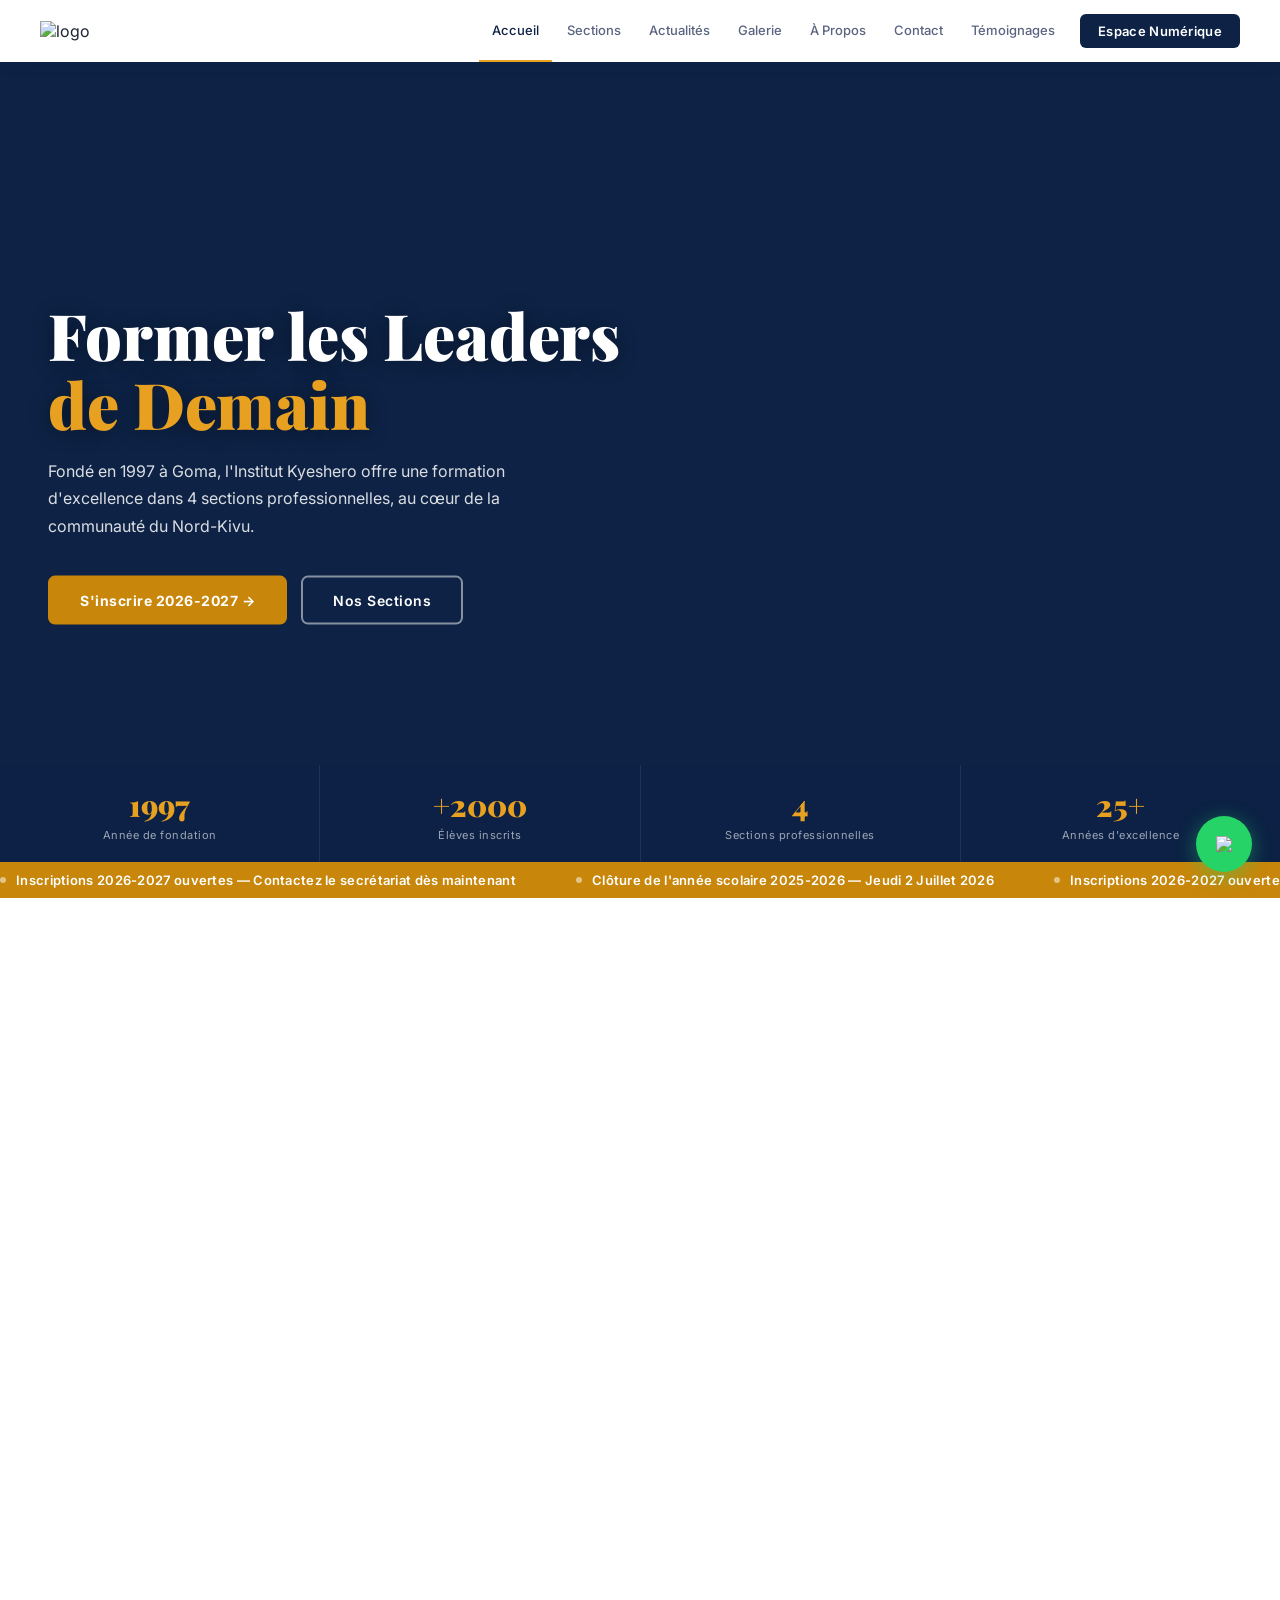
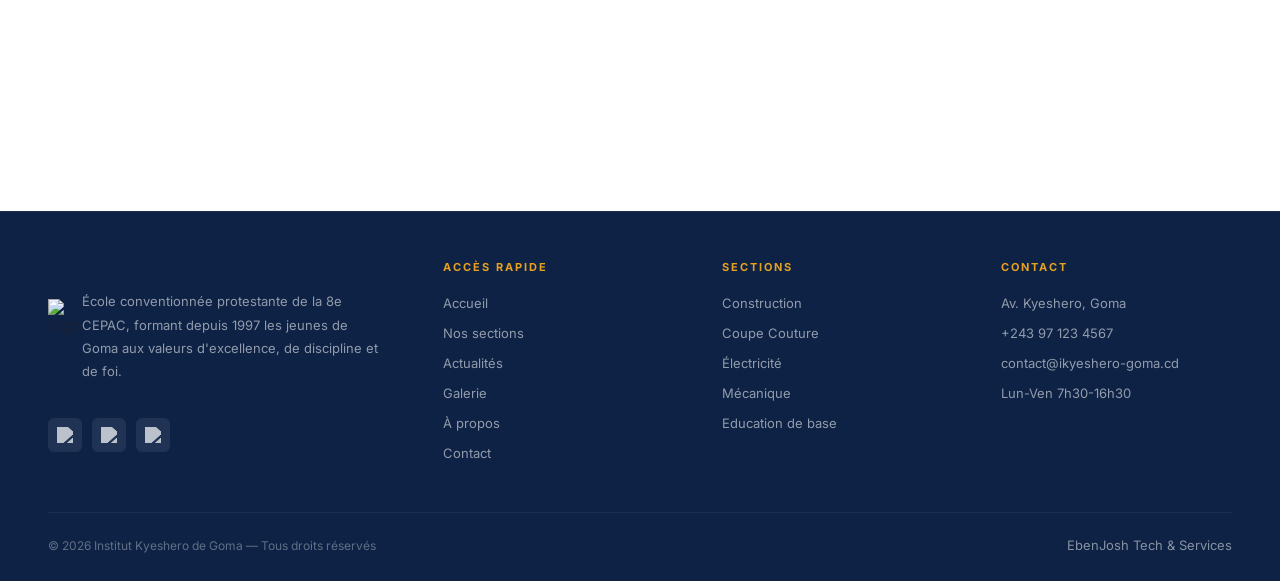
==== index.html @ 7f98d509 "maintenance en cours" ====
<!DOCTYPE html>
<html lang="fr">

<head>
    <meta charset="UTF-8" />
    <meta name="viewport" content="width=device-width,initial-scale=1.0" />
    <title>Institut Kyeshero - Accueil</title>
    <link
        href="https://fonts.googleapis.com/css2?family=Playfair+Display:wght@700;900&family=Inter:wght@300;400;500;600;700&display=swap"
        rel="stylesheet" />
    <link rel="stylesheet" href="style.css">
</head>

<body>
    <div id="progress"></div>
    <div id="page-main">

        <!-- NAVBAR -->
        <nav id="navbar">
            <div class="logo" onclick="goTo('home')">
                <div class="logo-emblem">
                    <img src="./logos/IMG-20260512-WA0002.jpg" alt="logo">
                </div>
                <!-- <div class="logo-text">
                    <h1>Institut Kyeshero</h1>
                    <p>Conscience dans le travail et la discipline</p>
                </div> -->
            </div>
            <div class="nav-links" id="navLinks">
                <a href="index.html" class="active">Accueil</a>
                <a href="sections.html">Sections</a>
                <a href="actualites.html">Actualités</a>
                <a href="galerie.html">Galerie</a>
                <a href="propos.html">À Propos</a>
                <a href="contacts.html">Contact</a>
                <a href="temoignages.html">Témoignages</a>
                <a href="espacenumerique.html" class="nav-espace">Espace Numérique</a>
            </div>
            <div class="hamburger" onclick="openMobileNav()">
                <span></span><span></span><span></span>
            </div>
        </nav>

        <!-- MOBILE NAV -->
        <div class="mobile-nav" id="mobileNav">
            <div class="mobile-nav-header">
                <div class="logo">
                    <div class="logo-emblem">
                        <img src="./logos/logo (2).png" alt="logo">
                    </div>
                    <!-- <div class="logo-text" style="filter:invert(1) brightness(2)">
                        <h1>Institut Kyeshero</h1>
                        <p>Conscience dans le travail et la discipline</p>
                    </div> -->
                </div>
                <button class="mob-close" onclick="closeMobileNav()">✕</button>
            </div>
            <a href="index.html">Accueil</a>
            <a href="sections.html">Sections & Formation</a>
            <a href="actualites.html">Actualités</a>
            <a href="galerie.html">Galerie</a>
            <a href="propos.html">À Propos</a>
            <a href="temoignages.html" style="color:var(--gold-light)">Témoignages</a>
            <a href="espacenumerique.html" style="color:var(--gold-light)">Espace Numérique</a>
        </div>

        <!-- ─── HOME ─── -->
        <div id="view-home">

            <!-- HERO -->
            <section class="hero">
                <div class="hero-slides">
                    <div class="hslide hslide-1 active">
                        <div class="hslide-overlay"></div>
                    </div>
                    <div class="hslide hslide-2">
                        <div class="hslide-overlay"></div>
                    </div>
                    <div class="hslide hslide-3">
                        <div class="hslide-overlay"></div>
                    </div>
                    <div class="hslide hslide-4">
                        <div class="hslide-overlay"></div>
                    </div>
                </div>

                <div class="hero-content">
                    <!-- <div class="hero-eyebrow">Ecole Conventionnée Protestante · 8e CEPAC</div> -->
                    <h2>Former les Leaders<em>de Demain</em></h2>
                    <p class="hero-tagline">Fondé en 1997 à Goma, l'Institut Kyeshero offre une formation d'excellence
                        dans 4 sections professionnelles, au cœur de la communauté du Nord-Kivu.</p>
                    <div class="hero-actions">
                        <a href="#" onclick="goTo('inscriptions');return false" class="btn-gold">S'inscrire 2026-2027
                            →</a>
                        <a href="#" onclick="goTo('sections');return false" class="btn-ghost">Nos Sections</a>
                    </div>
                </div>

                <!-- <button class="harrow harrow-prev" onclick="heroSlide(-1)">‹</button>
        <button class="harrow harrow-next" onclick="heroSlide(1)">›</button> -->
                <div class="hdots" id="heroDots"></div>

                <div class="hero-stats">
                    <div class="hero-stat">
                        <div class="num">1997</div>
                        <div class="lbl">Année de fondation</div>
                    </div>
                    <div class="hero-stat">
                        <div class="num">+2000</div>
                        <div class="lbl">Élèves inscrits</div>
                    </div>
                    <div class="hero-stat">
                        <div class="num">4</div>
                        <div class="lbl">Sections professionnelles</div>
                    </div>
                    <div class="hero-stat">
                        <div class="num">25+</div>
                        <div class="lbl">Années d'excellence</div>
                    </div>
                </div>
            </section>

            <!-- ANNONCE BAND -->
            <div class="annonce-band">
                <div class="annonce-track" id="annonceTrack">
                    <div class="annonce-item">
                        <span class="dot"></span>Inscriptions 2026-2027 ouvertes — Contactez le secrétariat dès
                        maintenant
                    </div>
                    <!-- <div class="annonce-item">
            <span class="dot"></span>Félicitations à nos lauréats de l'EXETAT 2026 — Taux de réussite record
          </div> -->
                    <div class="annonce-item">
                        <span class="dot"></span>Clôture de l'année scolaire 2025-2026 — Jeudi 2 Juillet 2026
                    </div>
                    <!-- duplicate pour boucle fluide -->
                    <div class="annonce-item">
                        <span class="dot"></span>Inscriptions 2026-2027 ouvertes — Contactez le secrétariat dès
                        maintenant
                    </div>
                    <!-- <div class="annonce-item">
            <span class="dot"></span>Félicitations à nos lauréats de l'EXETAT 2026 — Taux de
            réussite record
          </div> -->
                    <div class="annonce-item"><span class="dot">
                        </span>Clôture de l'année scolaire 2025-2026 — Jeudi 2 Juillet 2026
                    </div>
                </div>
            </div>

            <!-- ACTUALITÉS -->
            <section class="section reveal" id="sec-actu">
                <div class="section-inner">
                    <div class="section-head-row">
                        <div>
                            <div class="section-label">Actualités</div>
                            <h2 class="section-h2">Dernières Nouvelles<br>de l'Institut</h2>
                        </div>
                        <a href="actualites.html" class="btn-gold" style="flex-shrink:0">Toutes les
                            actualités →</a>
                    </div>
                    <div class="news-grid">
                        <!-- Card 1 — grande -->
                        <div class="news-card">
                            <div class="news-img tall"
                                style="background-image:url('https://images.unsplash.com/photo-1544717305-2782549b5136?w=800&q=80')">
                                <div class="news-category">Résultats</div>
                            </div>
                            <div class="news-body">
                                <div class="news-date">20 Avril 2026</div>
                                <div class="news-title">EXETAT 2024 : L'Institut Kyeshero affiche un taux de réussite
                                    exceptionnel</div>
                                <div class="news-excerpt">Nos élèves ont brillé lors des examens nationaux de fin
                                    d'études.
                                    Félicitations à tous les lauréats et à leurs enseignants dévoués pour ce résultat
                                    remarquable.</div>
                                <a href="#" class="news-link">Lire la suite <span class="arrow">→</span></a>
                            </div>
                        </div>
                        <div class="news-card">
                            <div class="news-img tall"
                                style="background-image:url(./pictures/incendies.jpg); height: 250px;">
                                <div class="news-category">Événements</div>
                            </div>
                            <div class="news-body">
                                <div class="news-date">14 mai 2026</div>
                                <div class="news-title">Incendie au bureau de l'Institut Kyeshero</div>
                                <!-- <div class="news-excerpt">
                                    Le jeudi 14 mai 2026, un incendie s'est déclaré dans les installations de l'Institut Kyeshero (ITK), à Goma, en début d'après-midi.
                                </div> -->
                                <a class="news-link" href="actualites.html">Lire la suite
                                    <span class="arrow">→</span>
                                </a>
                            </div>
                        </div>
                        <!-- Card 2 -->
                        <div class="news-card">
                            <div class="news-img"
                                style="background-image:url('https://images.unsplash.com/photo-1529390079861-591de354faf5?w=600&q=80'); height: 250px;">
                                <div class="news-category">Rentrée</div>
                            </div>
                            <div class="news-body">
                                <div class="news-date">01 Septembre 2026</div>
                                <div class="news-title">Rentrée scolaire 2026-2027 : bienvenue aux nouveaux élèves</div>
                                <!-- <div class="news-excerpt">L'Institut Kyeshero accueille chaleureusement ses nouveaux élèves pour une année scolaire placée sous le signe de l'excellence.</div> -->
                                <a class="news-link" href="actualites.html">Lire la suite
                                    <span class="arrow">→</span>
                                </a>
                            </div>
                        </div>
                        <!-- Card 3 -->
                        <div class="news-card">
                            <div class="news-img"
                                style="background-image:url('https://images.unsplash.com/photo-1551731409-43eb3e517a1a?w=600&q=80'); height: 250px;">
                                <div class="news-category">Annonce</div>
                            </div>
                            <div class="news-body">
                                <div class="news-date">25 juin 2026</div>
                                <div class="news-title">Clôture de l'année scolaire 2025-2026</div>
                                <!-- <div class="news-excerpt">Élèves, enseignants et parents ont partagé une journée mémorable entre compétitions sportives et animations culturelles.</div> -->
                                <a class="news-link" href="/actualites.html">Lire la suite
                                    <span class="arrow">→</span>
                                </a>
                            </div>
                        </div>
                    </div>
                </div>
            </section>

            <!-- SECTIONS -->
            <section class="section section-bg reveal">
                <div class="section-inner">
                    <div class="section-head-row">
                        <div>
                            <div class="section-label">Formation</div>
                            <h2 class="section-h2">Nos 4 Sections<br>Professionnelles</h2>
                        </div>
                        <p class="section-intro">Des filières reconnues par l'État, encadrées par des enseignants
                            qualifiés, préparant à l'EXETAT national.</p>
                    </div>
                    <div class="sections-grid">
                        <div class="sect-card">
                            <div class="sect-card-bg" style="background-image:url(./pictures/cons.webp)">
                            </div>
                            <div class="sect-card-overlay"></div>
                            <!-- <div class="sect-card-tag">Populaire</div> -->
                            <div class="sect-card-body">
                                <div class="sect-icon">
                                    <img src="./icons/const.png">
                                </div>
                                <h3>Construction</h3>
                                <p>Techniques du bâtiment et génie civil appliquées</p>
                            </div>
                        </div>
                        <div class="sect-card">
                            <div class="sect-card-bg" style="background-image:url(./pictures/couture.jpg)">
                            </div>
                            <div class="sect-card-overlay"></div>
                            <!-- <div class="sect-card-tag">Populaire</div> -->
                            <div class="sect-card-body">
                                <div class="sect-icon">
                                    <img src="./icons/coupe2.png">
                                </div>
                                <h3>Coupe Couture</h3>
                                <p>Couture, création de mode et entrepreneuriat textile</p>
                            </div>
                        </div>
                        <div class="sect-card">
                            <div class="sect-card-bg" style="background-image:url(./pictures/elec.webp)">
                            </div>
                            <div class="sect-card-overlay"></div>
                            <!-- <div class="sect-card-tag">Populaire</div> -->
                            <div class="sect-card-body">
                                <div class="sect-icon">
                                    <img src="./icons/elec.png">
                                </div>
                                <h3>Électricité</h3>
                                <p>Installations électriques, automatismes et énergie</p>
                            </div>
                        </div>
                        <div class="sect-card">
                            <div class="sect-card-bg" style="background-image:url(./pictures/meca.jpg)">
                            </div>
                            <div class="sect-card-overlay"></div>
                            <!-- <div class="sect-card-tag">Populaire</div> -->
                            <div class="sect-card-body">
                                <div class="sect-icon">
                                    <img src="./icons/meca.png">
                                </div>
                                <h3>Mécanique</h3>
                                <p>Mécanique générale, entretien et réparation</p>
                            </div>
                        </div>
                        <!-- <div class="sect-card">
              <div class="sect-card-bg"
                style="background-image:url('https://images.unsplash.com/photo-1532187863486-abf9dbad1b69?w=700&q=80')">
              </div>
              <div class="sect-card-overlay"></div>
              <div class="sect-card-body">
                <div class="sect-icon">🔬</div>
                <h3>Education de base</h3>
                <p>Sciences biologiques, chimie et sciences de la santé</p>
              </div>
            </div> -->
                    </div>
                </div>
            </section>

            <!-- STATS BAND -->
            <div class="stats-band reveal">
                <div class="stats-grid">
                    <div class="stat-item">
                        <!-- <span class="stat-icon">📅</span> -->
                        <span class="stat-num"><span class="count-up" data-target="28">0</span></span>
                        <div class="stat-lbl">Années d'existence</div>
                    </div>
                    <div class="stat-item">
                        <!-- <span class="stat-icon">👨‍🎓</span> -->
                        <span class="stat-num">+<span class="count-up" data-target="2000">0</span></span>
                        <div class="stat-lbl">Élèves inscrits</div>
                    </div>
                    <div class="stat-item">
                        <!-- <span class="stat-icon">🏫</span> -->
                        <span class="stat-num"><span class="count-up" data-target="6">0</span></span>
                        <div class="stat-lbl">Bâtiments scolaires</div>
                    </div>
                    <div class="stat-item">
                        <!-- <span class="stat-icon">📚</span> -->
                        <span class="stat-num"><span class="count-up" data-target="75">0</span></span>
                        <div class="stat-lbl">Enseignants & personnels</div>
                    </div>
                </div>
            </div>

            <!-- TÉMOIGNAGES -->
            <section class="section reveal">
                <div class="section-inner">
                    <div class="section-head-row">
                        <div>
                            <div class="section-label">Témoignages</div>
                            <h2 class="section-h2">Ce que disent nos<br>élèves & parents</h2>
                        </div>
                    </div>
                    <div class="testimonials-wrap">
                        <p>Les temoignages de notre communaute seront bientot disponibles ici.</p>
                        <!-- <div class="testimonials-track" id="testiTrack">
              <div class="testi-card">
                <div class="testi-stars">★★★★★</div>
                <p class="testi-text">L'Institut Kyeshero a transformé l'avenir de mon fils. Les enseignants sont
                  dévoués, l'encadrement est sérieux et la section Électricité lui a donné des compétences réelles pour
                  trouver du travail. Je recommande sans hésitation.</p>
                <div class="testi-author">
                  <div class="testi-avatar"
                    style="background-image:url('https://images.unsplash.com/photo-1507003211169-0a1dd7228f2d?w=200&q=80')">
                  </div>
                  <div>
                    <div class="testi-name">Mapendo Kambale</div>
                    <div class="testi-role">Parent d'élève · Section Électricité</div>
                  </div>
                </div>
              </div>
              <div class="testi-card">
                <div class="testi-stars">★★★★★</div>
                <p class="testi-text">Grâce à ma formation en Pédagogie à l'Institut Kyeshero, j'enseigne aujourd'hui
                  dans une école primaire de Goma. La rigueur académique et les valeurs transmises ici sont
                  incomparables. C'est une école qui forge le caractère.</p>
                <div class="testi-author">
                  <div class="testi-avatar"
                    style="background-image:url('https://images.unsplash.com/photo-1531123897727-8f129e1688ce?w=200&q=80')">
                  </div>
                  <div>
                    <div class="testi-name">Furaha Amani</div>
                    <div class="testi-role">Ancienne élève · Pédagogie 2019</div>
                  </div>
                </div>
              </div>
              <div class="testi-card">
                <div class="testi-stars">★★★★★</div>
                <p class="testi-text">Mon atelier de mécanique est le résultat direct de ma formation à l'Institut
                  Kyeshero. J'ai appris non seulement les techniques mais aussi la discipline et le respect du travail
                  bien fait. Merci à toute l'équipe pédagogique.</p>
                <div class="testi-author">
                  <div class="testi-avatar"
                    style="background-image:url('https://images.unsplash.com/photo-1472099645785-5658abf4ff4e?w=200&q=80')">
                  </div>
                  <div>
                    <div class="testi-name">Janvier Bahati</div>
                    <div class="testi-role">Ancien élève · Mécanique 2021</div>
                  </div>
                </div>
              </div>
              <div class="testi-card">
                <div class="testi-stars">★★★★☆</div>
                <p class="testi-text">La section Bio-Chimie de l'Institut Kyeshero m'a préparée pour des études
                  supérieures en sciences de la santé. Les cours sont bien structurés et les enseignants maîtrisent
                  parfaitement leurs matières.</p>
                <div class="testi-author">
                  <div class="testi-avatar"
                    style="background-image:url('https://images.unsplash.com/photo-1580489944761-15a19d654956?w=200&q=80')">
                  </div>
                  <div>
                    <div class="testi-name">Espérance Nzigire</div>
                    <div class="testi-role">Étudiante · Bio-Chimie 2023</div>
                  </div>
                </div>
              </div>
              <div class="testi-card">
                <div class="testi-stars">★★★★★</div>
                <p class="testi-text">En tant que parent, je suis rassurée par la discipline et les valeurs chrétiennes
                  enseignées à l'Institut Kyeshero. Ma fille est épanouie, motivée, et progresse chaque trimestre. C'est
                  un cadre éducatif vraiment sérieux.</p>
                <div class="testi-author">
                  <div class="testi-avatar"
                    style="background-image:url('https://images.unsplash.com/photo-1567532939604-b6b5b0db2604?w=200&q=80')">
                  </div>
                  <div>
                    <div class="testi-name">Christine Zawadi</div>
                    <div class="testi-role">Parent d'élève · Section Couture</div>
                  </div>
                </div>
              </div>
            </div> -->
                    </div>
                    <!-- <div class="testi-nav">
            <button class="testi-btn" onclick="testiMove(-1)">
              <</button>
                <button class="testi-btn" onclick="testiMove(1)">></button>
          </div> -->
                    <div class="temoi">
                        <button>
                            <a href="temoignages.html">TEMOIGNER</a>
                        </button>
                    </div>

                </div>
            </section>

            <!-- ESPACE ÉLÈVE / PARENT -->
            <section class="section section-bg reveal">
                <div class="section-inner">
                    <div class="section-head-row">
                        <div>
                            <div class="section-label">Portail numérique</div>
                            <h2 class="section-h2">Votre Espace<br>Personnel</h2>
                        </div>
                        <p class="section-intro">Accédez à vos résultats, bulletins et informations scolaires depuis
                            n'importe où, à tout moment.</p>
                    </div>
                    <div class="espace-grid">
                        <div class="espace-card">
                            <div class="espace-card-bg"
                                style="background-image:url('https://images.unsplash.com/photo-1523050854058-8df90110c9f1?w=800&q=80')">
                            </div>
                            <div class="espace-card-overlay"></div>
                            <div class="espace-card-content">
                                <div class="espace-badge">Espace Numerique</div>
                                <h3>Portail<br>Élèves & Parents</h3>
                                <p>Consultez vos notes, bulletins de résultats, emploi du temps et toutes vos
                                    informations scolaires en ligne.
                                </p>
                                <div class="espace-features">
                                    <div class="espace-feat">Résultats & bulletins trimestriels</div>
                                    <div class="espace-feat">Emploi du temps en ligne</div>
                                    <div class="espace-feat">Notifications & annonces</div>
                                    <div class="espace-feat">Paiement des frais scolaires</div>
                                </div>
                                <button class="espace-cta">
                                    <a href="espacenumerique.html">Accéder → </a>
                                </button>
                            </div>
                        </div>
                    </div>
                </div>
            </section>

            <!-- GALERIE -->
            <section class="section reveal">
                <div class="section-inner">
                    <div class="section-head-row">
                        <div>
                            <div class="section-label">Vie scolaire</div>
                            <h2 class="section-h2">Notre Galerie</h2>
                        </div>
                        <a href="galerie.html" class="btn-gold" style="flex-shrink:0">Voir tout →</a>
                    </div>
                    <div class="gallery-masonry">
                        <div class="gal-item"
                            style="background-image:url(./pictures/back\ \(2\).jpg);height:220px;grid-column:span 2">
                        </div>
                        <div class="gal-item"
                            style="background-image:url(./pictures/IMG-20260624-WA0052.jpg);height:220px">
                        </div>
                        <div class="gal-item" style="background-image:url(./pictures/6eme.jpg);height:220px">
                        </div>
                        <div class="gal-item"
                            style="background-image:url(./pictures/couture.jpg);height:220px;grid-column:span 2">
                        </div>
                        <div class="gal-item"
                            style="background-image:url(./pictures/autresimages\ \(4\).jpg);height:220px">
                        </div>
                        <div class="gal-item" style="background-image:url(./pictures/électricien.png);height:220px">
                        </div>
                        <!-- <div class="gal-item" style="background-image:url(./pictures/autresimages\ \(2\).jpg);height:220px;grid-column:span 2">
                        </div>
                        <div class="gal-item" style="background-image:url(./pictures/autresimages\ \(4\).jpg);height:220px">
                        </div>
                        <div class="gal-item" style="background-image:url(./pictures/électricien.png);height:220px">
                        </div> -->
                    </div>
                </div>
            </section>

            <!-- CONTACT STRIP -->
            <div class="contact-strip reveal">
                <div class="contact-inner">
                    <div class="contact-text">
                        <h2>Venez nous rendre visite</h2>
                        <p>L'administration est disponible du lundi au vendredi, de 7h30 à 16h30</p>
                    </div>
                    <div class="contact-items">
                        <div class="contact-item">
                            <div class="contact-item-icon">
                                <img src="./icons/localisation.png">
                            </div>
                            <div>
                                <div class="contact-item-text">Adresse</div>
                                <div class="contact-item-val">Av. Kyeshero, Goma, Nord-Kivu</div>
                            </div>
                        </div>
                        <div class="contact-item">
                            <div class="contact-item-icon">
                                <img src="./icons/phone.png">
                            </div>
                            <div>
                                <div class="contact-item-text">Téléphone</div>
                                <div class="contact-item-val">+243 97 123 4567</div>
                            </div>
                        </div>
                        <div class="contact-item">
                            <div class="contact-item-icon">
                                <img src="./icons/mail.png">
                            </div>
                            <div>
                                <div class="contact-item-text">Email</div>
                                <div class="contact-item-val">contact@ikyeshero-goma.cd</div>
                            </div>
                        </div>
                    </div>
                </div>
            </div>

        </div>

        <!-- FOOTER -->
        <footer id="main-footer">
            <div class="footer-grid">
                <div class="footer-brand">
                    <div class="logo">
                        <div class="logo-emblem">
                            <img src="./logos/logo (2).png" alt="logo">
                            <p> École conventionnée protestante de la 8e CEPAC, formant depuis 1997 les jeunes de Goma
                                aux valeurs d'excellence, de discipline et de foi.
                            </p>
                        </div>
                        <div class="logo-text" style="filter:invert(1) brightness(2)">
                        </div>
                    </div>
                    <div class="footer-socials">
                        <a href="#"><img src="./icons/book.png"></a>
                        <a href="#"><img src="./icons/x.png"></a>
                        <a href="#"><img src="./icons/insta.png"></a>
                        <!-- <a href="#"><img src="./icons/whastapp.png"></a> -->
                    </div>
                </div>
                <div class="footer-col">
                    <h4>Accès rapide</h4>
                    <ul>
                        <li><a href="index.html">Accueil</a></li>
                        <li><a href="sections.html">Nos sections</a></li>
                        <li><a href="actualites.html">Actualités</a></li>
                        <li><a href="galerie.html">Galerie</a></li>
                        <li><a href="propos.html">À propos</a></li>
                        <li><a href="contacts.html">Contact</a></li>
                    </ul>
                </div>
                <div class="footer-col">
                    <h4>Sections</h4>
                    <ul>
                        <li><a href="#">Construction</a></li>
                        <li><a href="#">Coupe Couture</a></li>
                        <li><a href="#">Électricité</a></li>
                        <li><a href="#">Mécanique</a></li>
                        <li><a href="#">Education de base</a></li>
                    </ul>
                </div>
                <div class="footer-col">
                    <h4>Contact</h4>
                    <ul>
                        <li><a href="#">Av. Kyeshero, Goma</a></li>
                        <li><a href="#">+243 97 123 4567</a></li>
                        <li><a href="#">contact@ikyeshero-goma.cd</a></li>
                        <li><a href="#">Lun-Ven 7h30-16h30</a></li>
                    </ul>
                </div>
            </div>
            <div class="footer-bottom">
                <span>&copy; 2026 Institut Kyeshero de Goma — Tous droits réservés</span>
                <div class="footer-motto">
                    <span style="font-size:13px;color:rgba(255,255,255,.5)">
                        EbenJosh Tech & Services
                    </span>
                </div>
            </div>
        </footer>

        <!-- WHATSAPP -->
        <a href="https://wa.me/243971234567" class="wa-btn" target="_blank">
            <img src="./icons/whastap.png">
        </a>

        <script src="index.js"></script>
</body>

</html>
---- style.css ----
:root {
    --navy: #0d2245;
    --navy2: #1a3a6b;
    --blue: #1e4fa0;
    --gold: #c8860a;
    --gold-light: #e8a020;
    --gold-pale: #fdf3df;
    --white: #fff;
    --off: #f7f8fc;
    --text: #1c2333;
    --muted: #5a6480;
    --border: #e2e8f2;
    --radius: 10px;
    --shadow: 0 4px 28px rgba(13, 34, 69, .12);
    --shadow-lg: 0 16px 60px rgba(13, 34, 69, .18);
    --ff-display: 'Playfair Display', serif;
    --ff-body: 'Inter', sans-serif;
}

* {
    margin: 0;
    padding: 0;
    box-sizing: border-box
}

html {
    scroll-behavior: smooth
}

body {
    font-family: var(--ff-body);
    color: var(--text);
    background: #fff;
    overflow-x: hidden;
}

a {
    text-decoration: none;
    color: inherit
}

img {
    max-width: 100%;
    display: block
}


/* ══ TOPBAR ══ */

.topbar {
    background: var(--navy);
    color: rgba(255, 255, 255, .75);
    font-size: 12.5px;
    padding: 8px 48px;
    display: flex;
    justify-content: space-between;
    align-items: center;
    letter-spacing: .3px;
}

.topbar-left {
    display: flex;
    gap: 24px;
    align-items: center
}

.topbar-left span {
    display: flex;
    align-items: center;
    gap: 7px
}

.topbar-right {
    display: flex;
    gap: 8px;
    align-items: center
}

.topbar-right a {
    width: 30px;
    height: 30px;
    border-radius: 6px;
    background: rgba(255, 255, 255, .1);
    display: flex;
    align-items: center;
    justify-content: center;
    font-size: 13px;
    color: #fff;
    transition: background .2s;
}

.topbar-right a:hover {
    background: var(--blue)
}


/* ══ NAV ══ */

nav {
    background: #fff;
    box-shadow: 0 2px 16px rgba(13, 34, 69, .08);
    padding: 0 40px;
    display: flex;
    align-items: center;
    justify-content: space-between;
    position: sticky;
    top: 0;
    z-index: 900;
    transition: box-shadow .3s;
}

nav.scrolled {
    box-shadow: 0 4px 30px rgba(13, 34, 69, .15)
}

.logo {
    display: flex;
    align-items: center;
    gap: 14px;
    padding: 14px 0;
    cursor: pointer
}

.logo-emblem img {
    width: 80px;
}

.logo-emblem::before {
    content: '';
    inset: 0;
    background: linear-gradient(135deg, rgba(200, 134, 10, .2), transparent);
}

.logo-emblem span {
    font-size: 9px;
    color: var(--gold-light);
    font-weight: 900;
    letter-spacing: 1.5px;
    line-height: 1.1;
    text-align: center;
    position: relative;
    z-index: 1
}

.logo-emblem .cross {
    font-size: 18px;
    color: #fff;
    position: relative;
    z-index: 1
}

.logo-text h1 {
    font-size: 25px;
    color: var(--navy);
    font-weight: 700;
    font-family: var(--ff-display);
    line-height: 1.2
}

.logo-text p {
    font-size: 10.5px;
    color: var(--muted);
    letter-spacing: .8px;
    text-transform: uppercase
}

.nav-links {
    display: flex;
    align-items: center;
    gap: 2px
}

.nav-links a {
    padding: 22px 13px;
    font-size: 13px;
    font-weight: 500;
    color: var(--muted);
    border-bottom: 2px solid transparent;
    transition: all .2s;
    white-space: nowrap;
}

.nav-links a:hover,
.nav-links a.active {
    color: var(--navy);
    border-bottom-color: var(--gold-light);
}

.nav-links .nav-espace {
    background: var(--navy);
    color: #fff !important;
    padding: 9px 18px !important;
    border-radius: 6px;
    border-bottom: none !important;
    margin-left: 10px;
    font-weight: 600;
    font-size: 13px;
    letter-spacing: .3px;
}

.nav-links .nav-espace:hover {
    background: var(--blue) !important
}


/* hamburger */

.hamburger {
    display: none;
    flex-direction: column;
    gap: 5px;
    cursor: pointer;
    padding: 10px
}

.hamburger span {
    width: 24px;
    height: 2.5px;
    background: var(--navy);
    border-radius: 2px;
    transition: all .3s
}


/* ══ HERO ══ */

.hero {
    position: relative;
    height: 92vh;
    min-height: 580px;
    max-height: 800px;
    overflow: hidden;
    background: var(--navy);
}

.hero-slides {
    position: absolute;
    inset: 0
}

.hslide {
    position: absolute;
    inset: 0;
    opacity: 0;
    transition: opacity 1s ease;
    background-size: cover;
    background-position: center;
}

.hslide.active {
    opacity: 1
}

.hslide-overlay {
    position: absolute;
    inset: 0;
    background: linear-gradient(to right, rgba(13, 34, 69, .85) 0%, rgba(13, 34, 69, .55) 55%, rgba(13, 34, 69, .2) 100%);
}


/* Real school images via Unsplash for African schools */

.hslide-1 {
    background-image: url(./pictures/back\ \(2\).jpg)
}

.hslide-2 {
    background-image: url(./pictures/autresimages\ \(3\).jpg)
}

.hslide-3 {
    background-image: url(./pictures/e3a.png)
}

.hslide-4 {
    background-image: url(./pictures/back\ \(1\).jpg)
}

.hero-content {
    position: absolute;
    top: 50%;
    left: 48px;
    transform: translateY(-50%);
    color: #fff;
    max-width: 640px;
}

.hero-eyebrow {
    display: inline-flex;
    align-items: center;
    gap: 8px;
    background: rgba(200, 134, 10, .25);
    border: 1px solid rgba(200, 134, 10, .5);
    border-radius: 20px;
    padding: 6px 18px;
    font-size: 12px;
    letter-spacing: 1.5px;
    text-transform: uppercase;
    font-weight: 600;
    margin-bottom: 22px;
    color: var(--gold-light);
}

.hero-eyebrow::before {
    content: '✝';
    font-size: 11px
}

.hero-content h2 {
    font-family: var(--ff-display);
    font-size: clamp(38px, 5vw, 68px);
    font-weight: 900;
    line-height: 1.08;
    margin-bottom: 20px;
    text-shadow: 0 2px 20px rgba(0, 0, 0, .4);
}

.hero-content h2 em {
    font-style: normal;
    color: var(--gold-light);
    display: block;
}

.hero-tagline {
    font-size: 16px;
    line-height: 1.7;
    color: rgba(255, 255, 255, .85);
    max-width: 480px;
    margin-bottom: 36px;
}

.hero-actions {
    display: flex;
    gap: 14px;
    flex-wrap: wrap
}

.btn-gold {
    background: var(--gold);
    color: #fff;
    padding: 14px 30px;
    border-radius: 7px;
    font-weight: 700;
    font-size: 14px;
    letter-spacing: .5px;
    transition: all .2s;
    display: inline-flex;
    align-items: center;
    gap: 8px;
    border: 2px solid var(--gold);
}

.btn-gold:hover {
    background: var(--gold-light);
    border-color: var(--gold-light);
    transform: translateY(-2px)
}

.btn-ghost {
    background: transparent;
    color: #fff;
    padding: 14px 30px;
    border-radius: 7px;
    font-weight: 600;
    font-size: 14px;
    letter-spacing: .5px;
    border: 2px solid rgba(255, 255, 255, .5);
    transition: all .2s;
}

.btn-ghost:hover {
    background: rgba(255, 255, 255, .1);
    border-color: #fff
}

.hero-stats {
    position: absolute;
    bottom: 0;
    left: 0;
    right: 0;
    display: flex;
    background: rgba(13, 34, 69, .9);
    backdrop-filter: blur(10px);
}

.hero-stat {
    flex: 1;
    padding: 20px;
    text-align: center;
    border-right: 1px solid rgba(255, 255, 255, .08);
}

.hero-stat:last-child {
    border-right: none
}

.hero-stat .num {
    font-size: 30px;
    font-weight: 900;
    color: var(--gold-light);
    font-family: var(--ff-display);
}

.hero-stat .lbl {
    font-size: 11px;
    color: rgba(255, 255, 255, .6);
    margin-top: 3px;
    letter-spacing: .5px
}


/* slide arrows */

.harrow {
    position: absolute;
    top: 50%;
    transform: translateY(-50%);
    width: 44px;
    height: 44px;
    border-radius: 50%;
    background: rgba(255, 255, 255, .15);
    border: none;
    color: #fff;
    font-size: 20px;
    cursor: pointer;
    display: flex;
    align-items: center;
    justify-content: center;
    transition: all .2s;
    backdrop-filter: blur(4px);
}

.harrow:hover {
    background: rgba(255, 255, 255, .3);
    transform: translateY(-50%) scale(1.05)
}

.harrow-prev {
    left: 20px
}

.harrow-next {
    right: 20px
}

.hdots {
    position: absolute;
    bottom: 100px;
    left: 50%;
    transform: translateX(-50%);
    display: flex;
    gap: 8px;
}

.hdot {
    width: 8px;
    height: 8px;
    border-radius: 50%;
    background: rgba(255, 255, 255, .35);
    cursor: pointer;
    transition: all .3s;
}

.hdot.active {
    background: var(--gold-light);
    width: 22px;
    border-radius: 4px
}


/* ══ SECTIONS GÉNÉRALES ══ */

.section {
    padding: 80px 48px
}

.section-inner {
    max-width: 1200px;
    margin: 0 auto;
    display: flex;
    /* grid-template-columns: 1fr 1fr; */
    gap: 64px;
}

.section-bg {
    background: var(--off)
}

.section-label {
    display: inline-flex;
    align-items: center;
    gap: 8px;
    font-size: 11.5px;
    letter-spacing: 2px;
    text-transform: uppercase;
    font-weight: 700;
    color: var(--gold);
    margin-bottom: 12px;
}

.section-label::before {
    content: '';
    width: 28px;
    height: 2px;
    background: var(--gold);
    display: block
}

.section-h2 {
    font-family: var(--ff-display);
    font-size: clamp(28px, 3.5vw, 44px);
    font-weight: 900;
    color: var(--navy);
    line-height: 1.15;
    margin-bottom: 16px;
}

.section-intro {
    font-size: 16px;
    line-height: 1.8;
    color: var(--muted);
    max-width: 600px;
}

.section-head-row {
    display: flex;
    justify-content: space-between;
    align-items: flex-end;
    gap: 32px;
    margin-bottom: 52px;
    flex-wrap: wrap;
}


/* ══ ACTUALITÉS ══ */

.news-grid {
    display: grid;
    grid-template-columns: 1.4fr 1fr 1fr;
    gap: 24px
}

.news-card {
    background: #fff;
    border-radius: var(--radius);
    overflow: hidden;
    box-shadow: var(--shadow);
    transition: transform .25s, box-shadow .25s;
    display: flex;
    flex-direction: column;
}

.news-card:hover {
    transform: translateY(-5px);
    box-shadow: var(--shadow-lg)
}

.news-img {
    height: 200px;
    background-size: cover;
    background-position: center;
    position: relative;
}

.news-img.tall {
    height: 260px
}

.news-category {
    position: absolute;
    top: 14px;
    left: 14px;
    background: var(--gold);
    color: #fff;
    font-size: 10px;
    font-weight: 700;
    letter-spacing: 1px;
    text-transform: uppercase;
    padding: 5px 12px;
    border-radius: 20px;
}

.news-body {
    padding: 22px;
    flex: 1;
    display: flex;
    flex-direction: column
}

.news-date {
    font-size: 11.5px;
    color: var(--muted);
    margin-bottom: 8px;
    display: flex;
    align-items: center;
    gap: 6px
}

.news-date::before {
    content: '';
    width: 14px;
    height: 1px;
    background: var(--gold)
}

.news-title {
    font-family: var(--ff-display);
    font-size: 17px;
    font-weight: 700;
    color: var(--navy);
    line-height: 1.4;
    margin-bottom: 10px;
    flex: 1;
}

.news-excerpt {
    font-size: 13px;
    color: var(--muted);
    line-height: 1.7
}

.news-link {
    margin-top: 16px;
    display: inline-flex;
    align-items: center;
    gap: 6px;
    font-size: 12.5px;
    font-weight: 600;
    color: var(--blue);
    letter-spacing: .3px;
}

.news-link:hover {
    color: var(--gold)
}

.news-link .arrow {
    transition: transform .2s
}

.news-link:hover .arrow {
    transform: translateX(4px)
}


/* ══ SECTIONS ENSEIGNEMENT ══ */

.sections-grid {
    display: grid;
    grid-template-columns: repeat(3, 1fr);
    gap: 24px;
}

.sect-card {
    border-radius: var(--radius);
    overflow: hidden;
    position: relative;
    height: 260px;
    cursor: pointer;
    box-shadow: var(--shadow);
    transition: transform .25s;
}

.sect-card:hover {
    transform: translateY(-6px)
}

.sect-card-bg {
    position: absolute;
    inset: 0;
    background-size: cover;
    background-position: center;
    transition: transform .4s;
}

.sect-card:hover .sect-card-bg {
    transform: scale(1.06)
}

.sect-card-overlay {
    position: absolute;
    inset: 0;
    background: linear-gradient(to top, rgba(13, 34, 69, .92) 0%, rgba(13, 34, 69, .2) 100%);
}

.sect-card-body {
    position: absolute;
    bottom: 0;
    left: 0;
    right: 0;
    padding: 24px;
}

.sect-icon {
    width: 50px;
    height: 50px;
    border-radius: 50%;
    background: rgba(255, 255, 255, .15);
    display: flex;
    align-items: center;
    justify-content: center;
    font-size: 22px;
    margin-bottom: 12px;
    border: 1.5px solid rgba(255, 255, 255, .2);
}

.sect-icon img {
    width: 35px;
    cursor: pointer;
    filter: brightness(0) invert(1);
    opacity: 70%;
}

.sect-card-body h3 {
    font-family: var(--ff-display);
    font-size: 18px;
    color: #fff;
    font-weight: 700;
    margin-bottom: 5px;
}

.sect-card-body p {
    font-size: 12px;
    color: rgba(255, 255, 255, .7);
    line-height: 1.5
}

.sect-card-tag {
    position: absolute;
    top: 14px;
    right: 14px;
    background: rgba(200, 134, 10, .9);
    color: #fff;
    font-size: 10px;
    font-weight: 700;
    letter-spacing: .8px;
    padding: 4px 10px;
    border-radius: 20px;
    text-transform: uppercase;
}


/* ══ TÉMOIGNAGES ══ */

.testimonials-wrap {
    position: relative;
    overflow: hidden
}

.testimonials-track {
    display: flex;
    gap: 24px;
    transition: transform .5s cubic-bezier(.4, 0, .2, 1);
}

.testi-card {
    /* min-width: calc(33.33% - 16px); */
    width: 100px;
    background: #fff;
    border-radius: var(--radius);
    padding: 32px;
    box-shadow: var(--shadow);
    flex-shrink: 0;
    position: relative;
}

.testi-card::before {
    content: '"';
    position: absolute;
    top: 18px;
    right: 24px;
    font-family: var(--ff-display);
    font-size: 80px;
    color: var(--gold-pale);
    line-height: 1;
    font-weight: 900;
}

.testi-stars {
    color: var(--gold-light);
    font-size: 14px;
    margin-bottom: 16px;
    letter-spacing: 2px
}

.testi-text {
    font-size: 14.5px;
    line-height: 1.8;
    color: var(--muted);
    margin-bottom: 24px;
    position: relative;
    z-index: 1;
}

.testi-author {
    display: flex;
    align-items: center;
    gap: 14px
}

.testi-avatar {
    width: 48px;
    height: 48px;
    border-radius: 50%;
    background-size: cover;
    background-position: center;
    border: 2.5px solid var(--gold-light);
    flex-shrink: 0;
}

.testi-name {
    font-weight: 700;
    font-size: 14px;
    color: var(--navy)
}

.testi-role {
    font-size: 12px;
    color: var(--muted);
    margin-top: 2px
}

.testi-nav {
    display: flex;
    gap: 10px;
    margin-top: 36px;
    justify-content: center
}

.testi-btn {
    width: 42px;
    height: 42px;
    border-radius: 50%;
    border: 2px solid var(--border);
    background: #fff;
    cursor: pointer;
    font-size: 18px;
    display: flex;
    align-items: center;
    justify-content: center;
    transition: all .2s;
    color: var(--navy);
}

.testi-btn:hover {
    background: var(--navy);
    color: #fff;
    border-color: var(--navy)
}

.temoi {
    /* text-align: center; */
    margin-top: 20px;
}

.temoi button {
    width: 100px;
    padding: 5px;
    justify-content: center;
    border-radius: 20px;
    border: 1px solid var(--gold);
    background: var(--gold);
    justify-content: center
}

.temoi a {
    font-size: 12px;
    color: #e2e8f2;
    font-weight: bold;
}

.testimonials-wrap p {
    color: var(--muted);
}


/* ══ CHIFFRES CLÉS ══ */

.stats-band {
    background: linear-gradient(135deg, var(--navy) 0%, var(--blue) 100%);
    padding: 64px 48px;
}

.stats-grid {
    max-width: 1200px;
    margin: 0 auto;
    display: grid;
    grid-template-columns: repeat(4, 1fr);
    gap: 32px;
}

.stat-item {
    text-align: center;
    color: #fff
}

.stat-num {
    font-family: var(--ff-display);
    font-size: 52px;
    font-weight: 900;
    color: var(--gold-light);
    line-height: 1;
    display: block;
    counter-reset: none;
}

.stat-lbl {
    font-size: 13px;
    color: rgba(255, 255, 255, .7);
    margin-top: 6px;
    letter-spacing: .5px
}

.stat-icon {
    font-size: 28px;
    margin-bottom: 12px;
    display: block
}


/* ══ ESPACE ÉLÈVE/PARENT ══ */

.espace-grid {
    display: grid;
    grid-template-columns: 1fr 1fr;
    gap: 28px
}

.espace-card {
    border-radius: var(--radius);
    overflow: hidden;
    position: relative;
    min-height: 320px;
    cursor: pointer;
    box-shadow: var(--shadow);
    transition: transform .25s, box-shadow .25s;
}

.espace-card:hover {
    transform: translateY(-5px);
    box-shadow: var(--shadow-lg)
}

.espace-card-bg {
    position: absolute;
    inset: 0;
    background-size: cover;
    background-position: center
}

.espace-card-overlay {
    position: absolute;
    inset: 0;
    background: linear-gradient(135deg, rgba(13, 34, 69, .9) 0%, rgba(13, 34, 69, .6) 100%);
}

.espace-card-content {
    position: relative;
    z-index: 1;
    padding: 40px;
    height: 100%;
    display: flex;
    flex-direction: column;
}

.espace-badge {
    display: inline-flex;
    align-items: center;
    gap: 8px;
    background: rgba(200, 134, 10, .25);
    border: 1px solid rgba(200, 134, 10, .4);
    border-radius: 20px;
    padding: 6px 14px;
    font-size: 11px;
    letter-spacing: 1px;
    text-transform: uppercase;
    font-weight: 700;
    color: var(--gold-light);
    margin-bottom: auto;
}

.espace-card h3 {
    font-family: var(--ff-display);
    font-size: 30px;
    color: #fff;
    font-weight: 900;
    line-height: 1.2;
    margin-bottom: 14px;
}

.espace-card p {
    font-size: 14px;
    color: rgba(255, 255, 255, .8);
    line-height: 1.7;
    margin-bottom: 28px
}

.espace-features {
    display: flex;
    flex-direction: column;
    gap: 10px;
    margin-bottom: 28px
}

.espace-feat {
    display: flex;
    align-items: center;
    gap: 10px;
    font-size: 13px;
    color: rgba(255, 255, 255, .85);
}

.espace-feat::before {
    content: '✓';
    width: 20px;
    height: 20px;
    background: rgba(200, 134, 10, .3);
    border-radius: 50%;
    display: flex;
    align-items: center;
    justify-content: center;
    font-size: 11px;
    color: var(--gold-light);
    font-weight: 700;
    flex-shrink: 0;
}

.espace-cta {
    background: var(--gold);
    color: #fff;
    padding: 12px 24px;
    border-radius: 6px;
    font-weight: 700;
    font-size: 14px;
    letter-spacing: .4px;
    display: inline-flex;
    align-items: center;
    gap: 8px;
    transition: all .2s;
    align-self: flex-start;
    border: none;
    cursor: pointer;
}

.espace-cta:hover {
    background: var(--gold-light);
    transform: translateY(-2px)
}


/* ══ GALERIE ══ */

.gallery-masonry {
    display: grid;
    grid-template-columns: repeat(4, 1fr);
    grid-template-rows: auto;
    gap: 14px;
}

.gal-item {
    border-radius: 8px;
    overflow: hidden;
    background-size: cover;
    background-position: center;
    position: relative;
    cursor: pointer;
}

.gal-item::after {
    content: '';
    position: absolute;
    inset: 0;
    background: rgba(13, 34, 69, 0);
    transition: background .3s;
}

.gal-item:hover::after {
    background: rgba(13, 34, 69, .3)
}

.gal-item:nth-child(1) {
    grid-column: span 2;
    grid-row: span 2;
    height: 340px
}

.gal-item:nth-child(2) {
    height: 163px
}

.gal-item:nth-child(3) {
    height: 163px
}

.gal-item:nth-child(4) {
    height: 163px
}

.gal-item:nth-child(5) {
    height: 163px
}

.gal-item:nth-child(6) {
    grid-column: span 2;
    height: 163px
}


/* ══ CONTACT STRIP ══ */

.contact-strip {
    background: var(--navy);
    padding: 60px 48px;
}

.contact-inner {
    max-width: 1200px;
    margin: 0 auto;
    display: flex;
    justify-content: space-between;
    align-items: center;
    gap: 48px;
    flex-wrap: wrap;
}

.contact-text h2 {
    font-family: var(--ff-display);
    font-size: 32px;
    color: #fff;
    font-weight: 900;
    margin-bottom: 8px;
}

.contact-text p {
    font-size: 15px;
    color: rgba(255, 255, 255, .7)
}

.contact-items {
    display: flex;
    gap: 32px;
    flex-wrap: wrap
}

.contact-item {
    display: flex;
    align-items: center;
    gap: 12px
}

.contact-item-icon {
    width: 35px;
    border-radius: 50%;
    background: rgba(255, 255, 255, .08);
    display: flex;
    align-items: center;
    justify-content: center;
    font-size: 20px;
    flex-shrink: 0;
    padding: 5px;
    border: 1.5px solid rgba(255, 255, 255, .1);
}

.contact-item-icon img {
    cursor: pointer;
    filter: brightness(0) invert(1);
    opacity: 70%;
}

.contact-item-text {
    font-size: 13px;
    color: rgba(255, 255, 255, .6)
}

.contact-item-val {
    font-size: 14.5px;
    color: #fff;
    font-weight: 600;
    margin-top: 2px
}


/* ══ FOOTER ══ */

footer {
    background: var(--navy);
    border-top: 1px solid rgba(255, 255, 255, .06);
    padding: 48px 48px 28px;
}

.footer-grid {
    max-width: 1200px;
    margin: 0 auto;
    display: grid;
    grid-template-columns: 1.5fr 1fr 1fr 1fr;
    gap: 48px;
    margin-bottom: 40px;
}

.footer-brand p {
    font-size: 13px;
    color: rgba(255, 255, 255, .55);
    line-height: 1.8;
    margin-top: 16px;
    margin-bottom: 20px
}

.footer-brand .logo .logo-emblem {
    display: flex;
    /* align-items: center; */
}

.footer-brand .logo .logo-emblem img {
    height: 80px;
    width: 80px;
}

.footer-socials {
    display: flex;
    gap: 10px;
}

.footer-socials a {
    width: 34px;
    height: 34px;
    border-radius: 6px;
    background: rgba(255, 255, 255, .08);
    display: flex;
    align-items: center;
    justify-content: center;
    font-size: 14px;
    color: rgba(255, 255, 255, .6);
    transition: all .2s;
    padding: 5px;
}

.footer-socials a img {
    cursor: pointer;
    filter: brightness(0) invert(1);
    opacity: 70%;
}

.footer-socials a:hover {
    background: var(--gold);
    color: #fff
}

.footer-col h4 {
    font-size: 11px;
    letter-spacing: 2px;
    text-transform: uppercase;
    color: var(--gold-light);
    font-weight: 700;
    margin-bottom: 18px
}

.footer-col ul {
    list-style: none
}

.footer-col ul li {
    margin-bottom: 10px
}

.footer-col ul li a {
    font-size: 13px;
    color: rgba(255, 255, 255, .55);
    transition: color .2s
}

.footer-col ul li a:hover {
    color: #fff
}

.footer-bottom {
    max-width: 1200px;
    margin: 0 auto;
    border-top: 1px solid rgba(255, 255, 255, .06);
    padding-top: 24px;
    display: flex;
    justify-content: space-between;
    align-items: center;
    font-size: 12px;
    color: rgba(255, 255, 255, .35);
    flex-wrap: wrap;
    gap: 12px;
}

.footer-motto {
    display: flex;
    gap: 16px;
    align-items: center;
}

.footer-motto span {
    display: flex;
    align-items: center;
    gap: 6px
}

.footer-motto span::before {
    content: '·';
    color: var(--gold);
    font-size: 18px;
}

.footer-motto span:first-child::before {
    display: none
}

.logo-emblem {
    align-items: center;
}


/* ══ WHATSAPP ══ */

.wa-btn {
    position: fixed;
    bottom: 28px;
    right: 28px;
    z-index: 800;
    width: 56px;
    height: 56px;
    border-radius: 50%;
    background: #25d366;
    display: flex;
    align-items: center;
    justify-content: center;
    font-size: 26px;
    box-shadow: 0 4px 20px rgba(37, 211, 102, .45);
    transition: transform .2s, box-shadow .2s;
    animation: wa-pulse 2.5s infinite;
}

.wa-btn:hover {
    transform: scale(1.1);
    box-shadow: 0 8px 32px rgba(37, 211, 102, .55)
}

@keyframes wa-pulse {
    0%,
    100% {
        box-shadow: 0 4px 20px rgba(37, 211, 102, .45)
    }
    50% {
        box-shadow: 0 4px 30px rgba(37, 211, 102, .7)
    }
}


/* ══ SCROLL REVEAL ══ */

.reveal {
    opacity: 0;
    transform: translateY(30px);
    transition: opacity .6s, transform .6s
}

.reveal.visible {
    opacity: 1;
    transform: none
}


/* ══ COUNTER ANIMATION ══ */

.count-up {
    display: inline-block
}


/* ══ ANNONCE BAND ══ */

.annonce-band {
    background: var(--gold);
    overflow: hidden;
    padding: 10px 0;
}

.annonce-track {
    display: flex;
    gap: 60px;
    animation: scroll-left 30s linear infinite;
    white-space: nowrap;
}

.annonce-track:hover {
    animation-play-state: paused
}

@keyframes scroll-left {
    from {
        transform: translateX(0)
    }
    to {
        transform: translateX(-50%)
    }
}

.annonce-item {
    display: inline-flex;
    align-items: center;
    gap: 10px;
    font-size: 13px;
    font-weight: 600;
    color: #fff;
    letter-spacing: .3px;
}

.annonce-item .dot {
    width: 6px;
    height: 6px;
    border-radius: 50%;
    background: rgba(255, 255, 255, .5);
    flex-shrink: 0
}


/* ══ PAGE ESPACE NUMERIQUE ══ */

#page-espace {
    display: none
}

.espace-login-wrap {
    min-height: 100vh;
    background: linear-gradient(135deg, var(--navy) 0%, var(--blue) 100%);
    display: flex;
    align-items: center;
    justify-content: center;
    padding: 40px 20px;
}

.espace-login-card {
    background: #fff;
    border-radius: 16px;
    padding: 44px 40px;
    max-width: 460px;
    width: 100%;
    box-shadow: 0 24px 80px rgba(0, 0, 0, .3);
}

.espace-login-logo {
    text-align: center;
    margin-bottom: 32px
}

.espace-login-logo .emblem {
    width: 70px;
    height: 70px;
    background: var(--navy);
    border-radius: 50% 50% 38% 38%;
    display: flex;
    flex-direction: column;
    align-items: center;
    justify-content: center;
    border: 3px solid var(--gold-light);
    margin: 0 auto 14px;
}

.espace-login-logo .emblem .cross {
    font-size: 24px;
    color: #fff
}

.espace-login-logo .emblem span {
    font-size: 8px;
    color: var(--gold-light);
    font-weight: 900;
    letter-spacing: 1px
}

.espace-login-logo h2 {
    font-family: var(--ff-display);
    font-size: 22px;
    color: var(--navy);
    font-weight: 900
}

.espace-login-logo p {
    font-size: 13px;
    color: var(--muted);
    margin-top: 4px
}

.login-tabs {
    display: flex;
    background: var(--off);
    border-radius: 8px;
    padding: 4px;
    margin-bottom: 28px;
    gap: 4px
}

.ltab {
    flex: 1;
    padding: 10px;
    border-radius: 6px;
    border: none;
    background: transparent;
    font-size: 13px;
    font-weight: 600;
    color: var(--muted);
    cursor: pointer;
    transition: all .2s;
}

.ltab.active {
    background: #fff;
    color: var(--navy);
    box-shadow: 0 2px 8px rgba(0, 0, 0, .08)
}

.field {
    margin-bottom: 18px
}

.field label {
    display: block;
    font-size: 11.5px;
    font-weight: 700;
    color: var(--navy);
    margin-bottom: 7px;
    letter-spacing: .5px;
    text-transform: uppercase
}

.field input,
.field select {
    width: 100%;
    padding: 13px 16px;
    border: 2px solid var(--border);
    border-radius: 8px;
    font-size: 14px;
    color: var(--text);
    outline: none;
    font-family: var(--ff-body);
    transition: border .2s;
    background: #fff;
}

.field input:focus,
.field select:focus {
    border-color: var(--blue)
}

.btn-connect {
    width: 100%;
    padding: 14px;
    border-radius: 8px;
    background: var(--navy);
    color: #fff;
    border: none;
    font-size: 15px;
    font-weight: 700;
    cursor: pointer;
    font-family: var(--ff-body);
    transition: background .2s;
    letter-spacing: .5px;
    margin-top: 4px;
}

.btn-connect:hover {
    background: var(--blue)
}

.err-box {
    display: none;
    background: #fdf0ef;
    border: 1px solid #f5c6c2;
    border-left: 4px solid #c0392b;
    border-radius: 8px;
    padding: 14px 16px;
    margin-top: 16px;
    font-size: 13px;
    color: #c0392b;
}

.err-box.show {
    display: block
}


/* ══ MOBILE ══ */

.mobile-nav {
    display: none;
    position: fixed;
    inset: 0;
    background: var(--navy);
    z-index: 9999;
    flex-direction: column;
    padding: 24px;
    overflow-y: auto;
}

.mobile-nav.open {
    display: flex
}

.mobile-nav-header {
    display: flex;
    justify-content: space-between;
    align-items: center;
    margin-bottom: 32px
}

.mob-close {
    background: none;
    border: none;
    color: #fff;
    font-size: 28px;
    cursor: pointer
}

.mobile-nav a {
    color: rgba(255, 255, 255, .85);
    padding: 18px 12px;
    font-size: 15px;
    font-weight: 500;
    border-bottom: 1px solid rgba(255, 255, 255, .08);
    display: flex;
    justify-content: space-between;
    align-items: center;
}

.mobile-nav a:after {
    content: '>';
    font-size: 22px;
    color: var(--gold-light)
}


/* bottom bar mobile */

.mobile-bar {
    display: none;
    position: fixed;
    bottom: 0;
    left: 0;
    right: 0;
    background: #fff;
    border-top: 1px solid var(--border);
    z-index: 800;
    display: none;
    grid-template-columns: repeat(4, 1fr);
}

.mbar-item {
    display: flex;
    flex-direction: column;
    align-items: center;
    padding: 10px;
    font-size: 10px;
    font-weight: 600;
    color: var(--muted);
    cursor: pointer;
    transition: color .2s;
}

.mbar-item.active,
.mbar-item:hover {
    color: var(--navy)
}

.mbar-item .ico {
    font-size: 22px;
    margin-bottom: 3px
}

@media(max-width:1070px) {
    .topbar {
        padding: 8px 20px
    }
    .topbar-left span:not(:first-child) {
        display: none
    }
    nav {
        padding: 0 20px
    }
    .nav-links {
        display: none
    }
    .hamburger {
        display: flex
    }
    .section {
        padding: 60px 20px
    }
    .hero-content {
        left: 20px;
        right: 20px;
        max-width: 100%
    }
    .hero-stats {
        display: none
    }
}

@media(max-width:900px) {
    .section-inner {
        display: grid;
    }
    .news-grid {
        grid-template-columns: 1fr
    }
    .sections-grid {
        grid-template-columns: repeat(2, 1fr)
    }
    .stats-grid {
        grid-template-columns: repeat(2, 1fr)
    }
    .espace-grid {
        grid-template-columns: 1fr
    }
    .gallery-masonry {
        grid-template-columns: repeat(2, 1fr)
    }
    .gal-item:nth-child(1) {
        grid-column: span 2;
        height: 220px
    }
    .gal-item:nth-child(6) {
        grid-column: span 2
    }
    .contact-inner {
        flex-direction: column;
        align-items: flex-start
    }
    .footer-grid {
        grid-template-columns: 1fr 1fr
    }
    .testi-card {
        min-width: calc(100% - 0px)
    }
    .footer-bottom {
        flex-direction: column;
        text-align: center
    }
    .mobile-bar {
        display: grid
    }
    footer {
        padding-bottom: 80px
    }
    .stats-band {
        padding: 60px 20px
    }
    .contact-strip {
        padding: 60px 20px
    }
}

@media(max-width:600px) {
    .hero {
        height: 80vh;
        min-height: 480px
    }
    .hero-content h2 {
        font-size: 34px
    }
    .sections-grid {
        grid-template-columns: 1fr
    }
    .stats-grid {
        grid-template-columns: 1fr 1fr
    }
    .footer-grid {
        grid-template-columns: 1fr
    }
    .hdots {
        bottom: 12px
    }
}

@media(max-width:350px) {
    .logo-text h1 {
        font-size: 25px;
    }
}


/* ══ PROGRESS BAR ══ */

#progress {
    position: fixed;
    top: 0;
    left: 0;
    height: 3px;
    background: linear-gradient(to right, var(--gold), var(--gold-light));
    z-index: 9999;
    width: 0%;
    transition: width .1s;
}
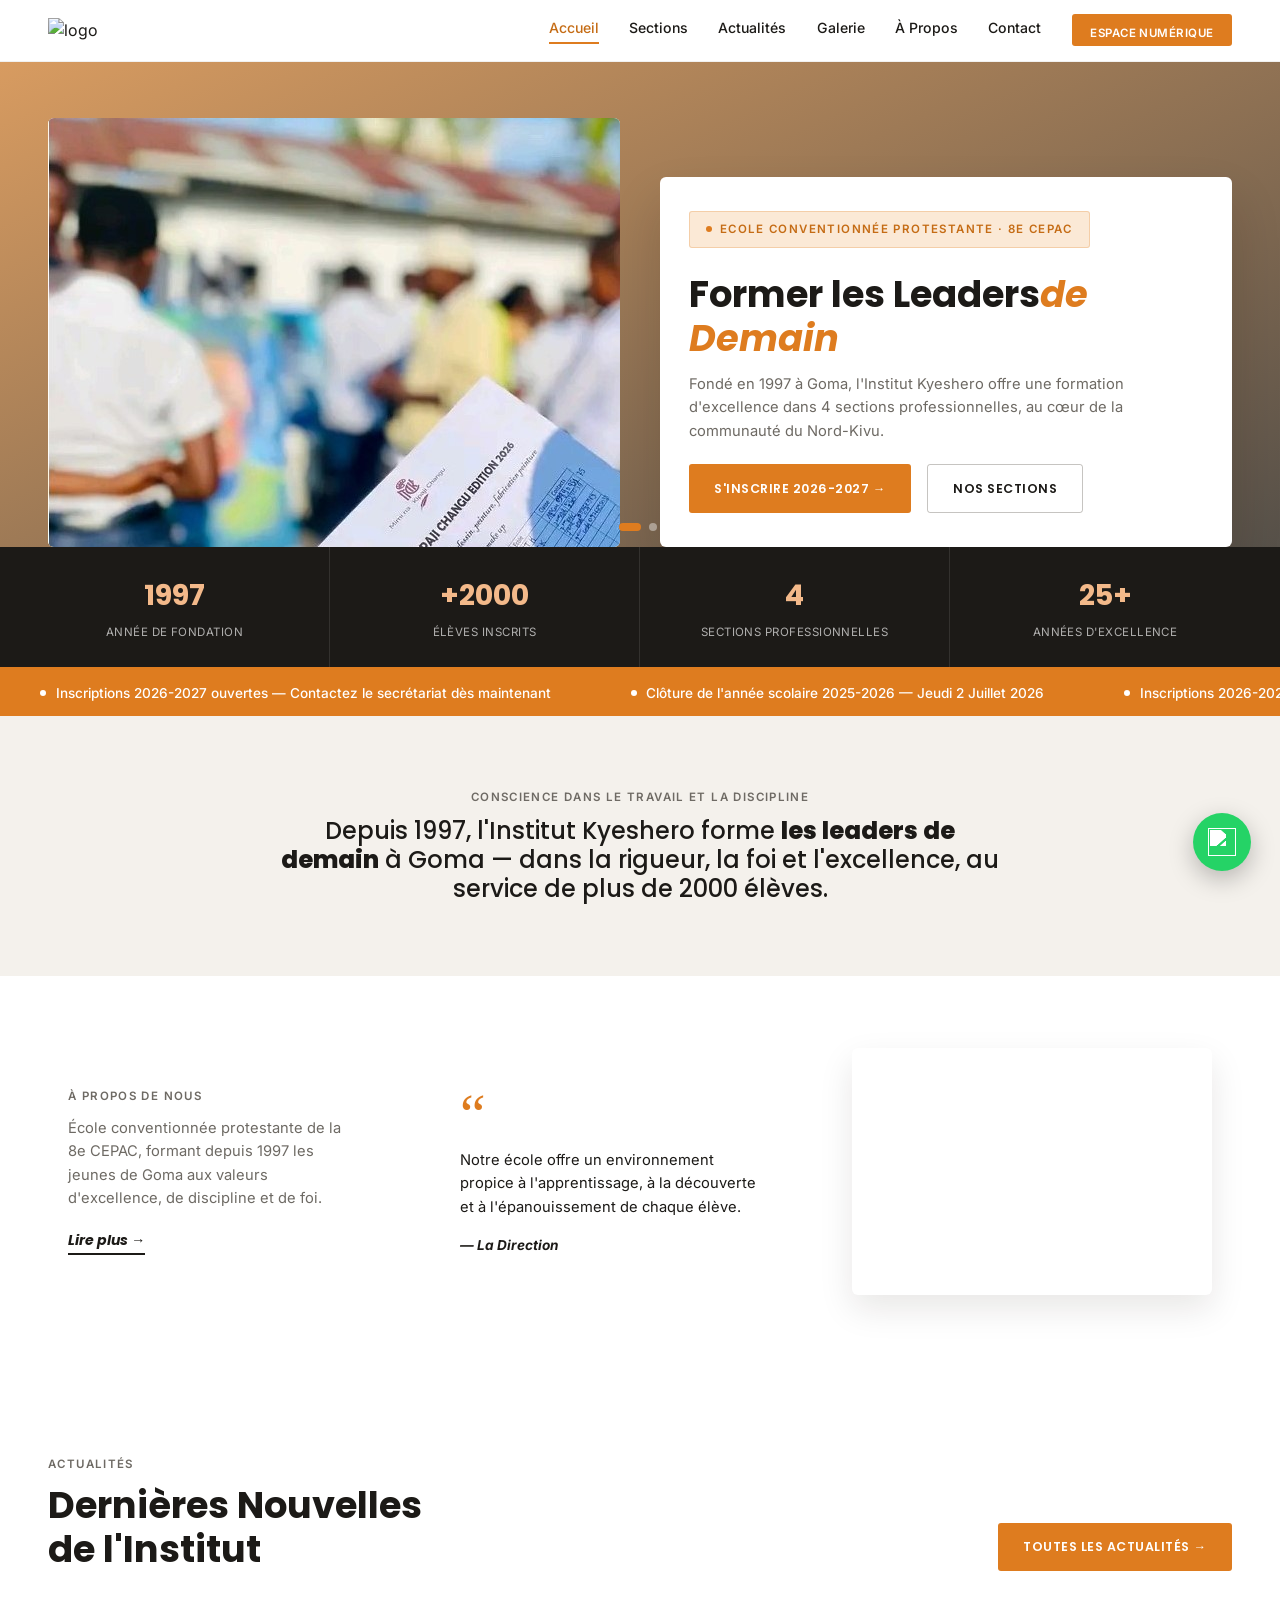
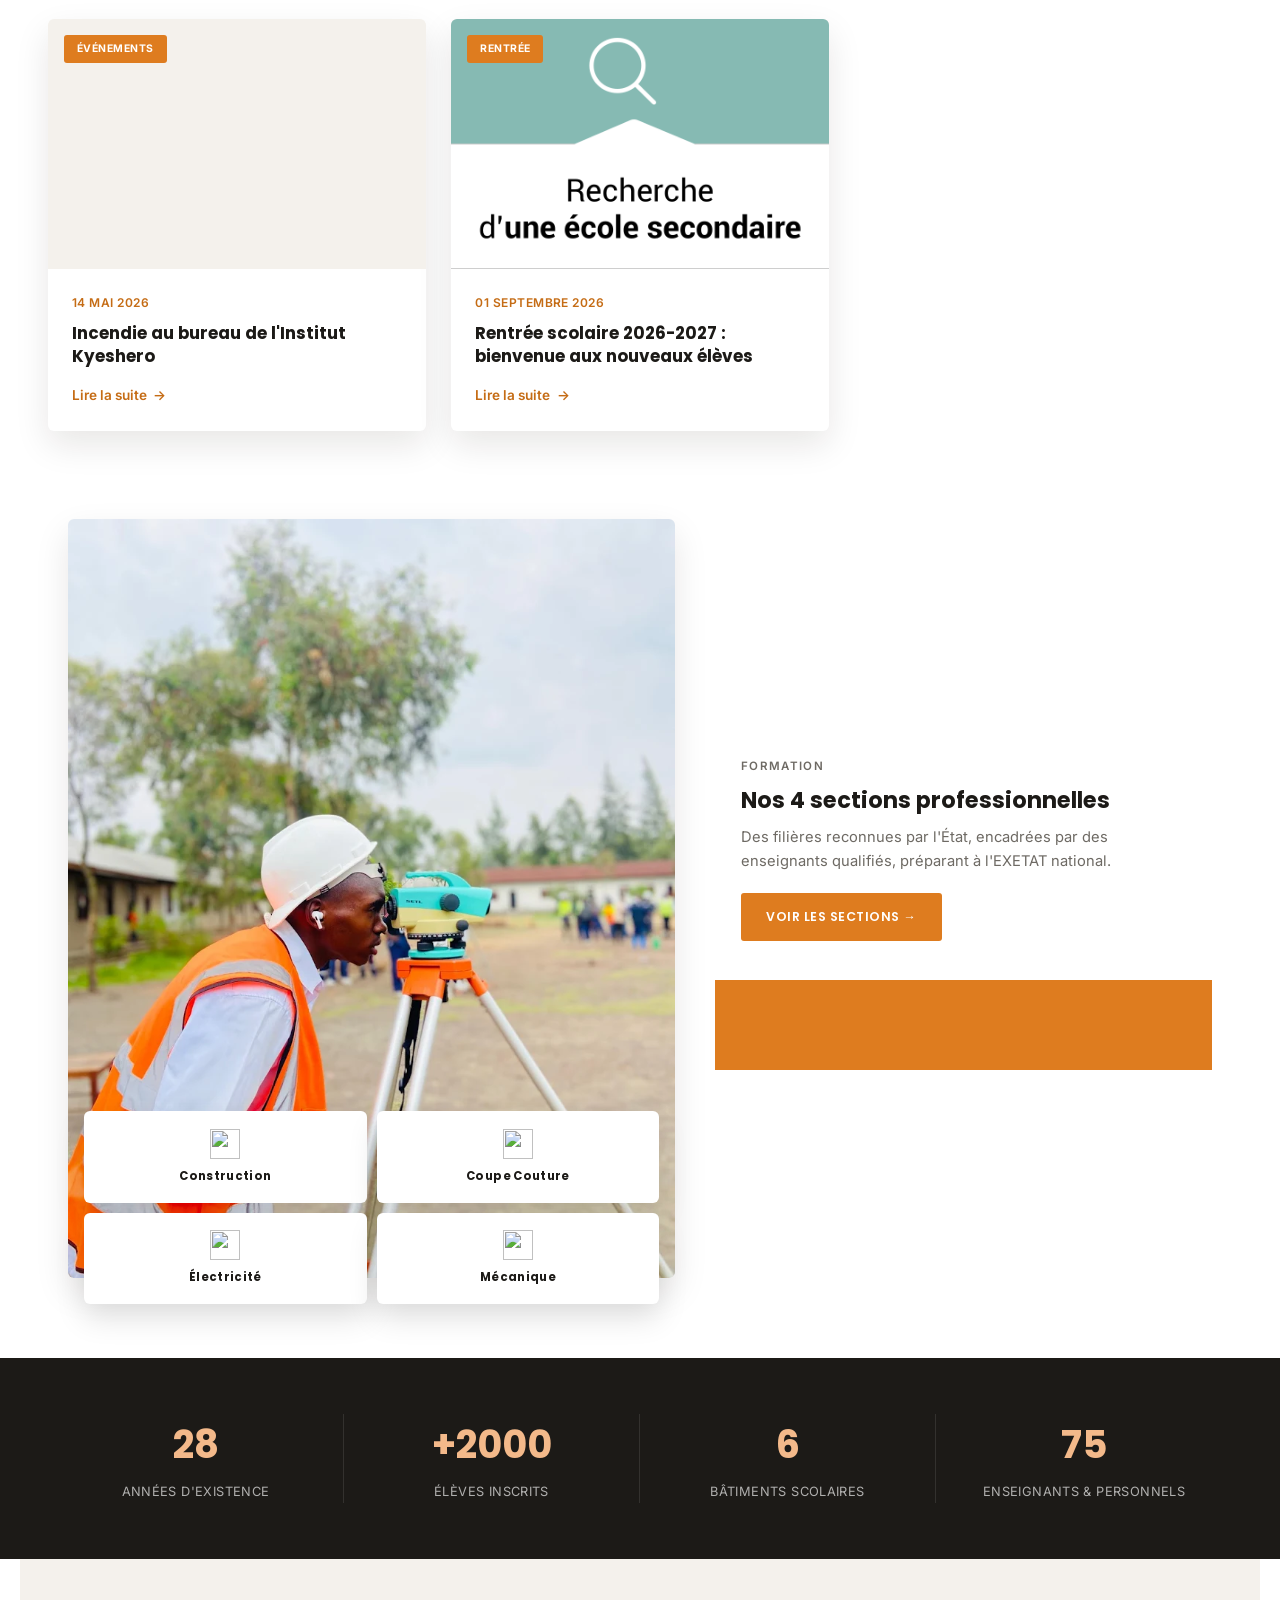
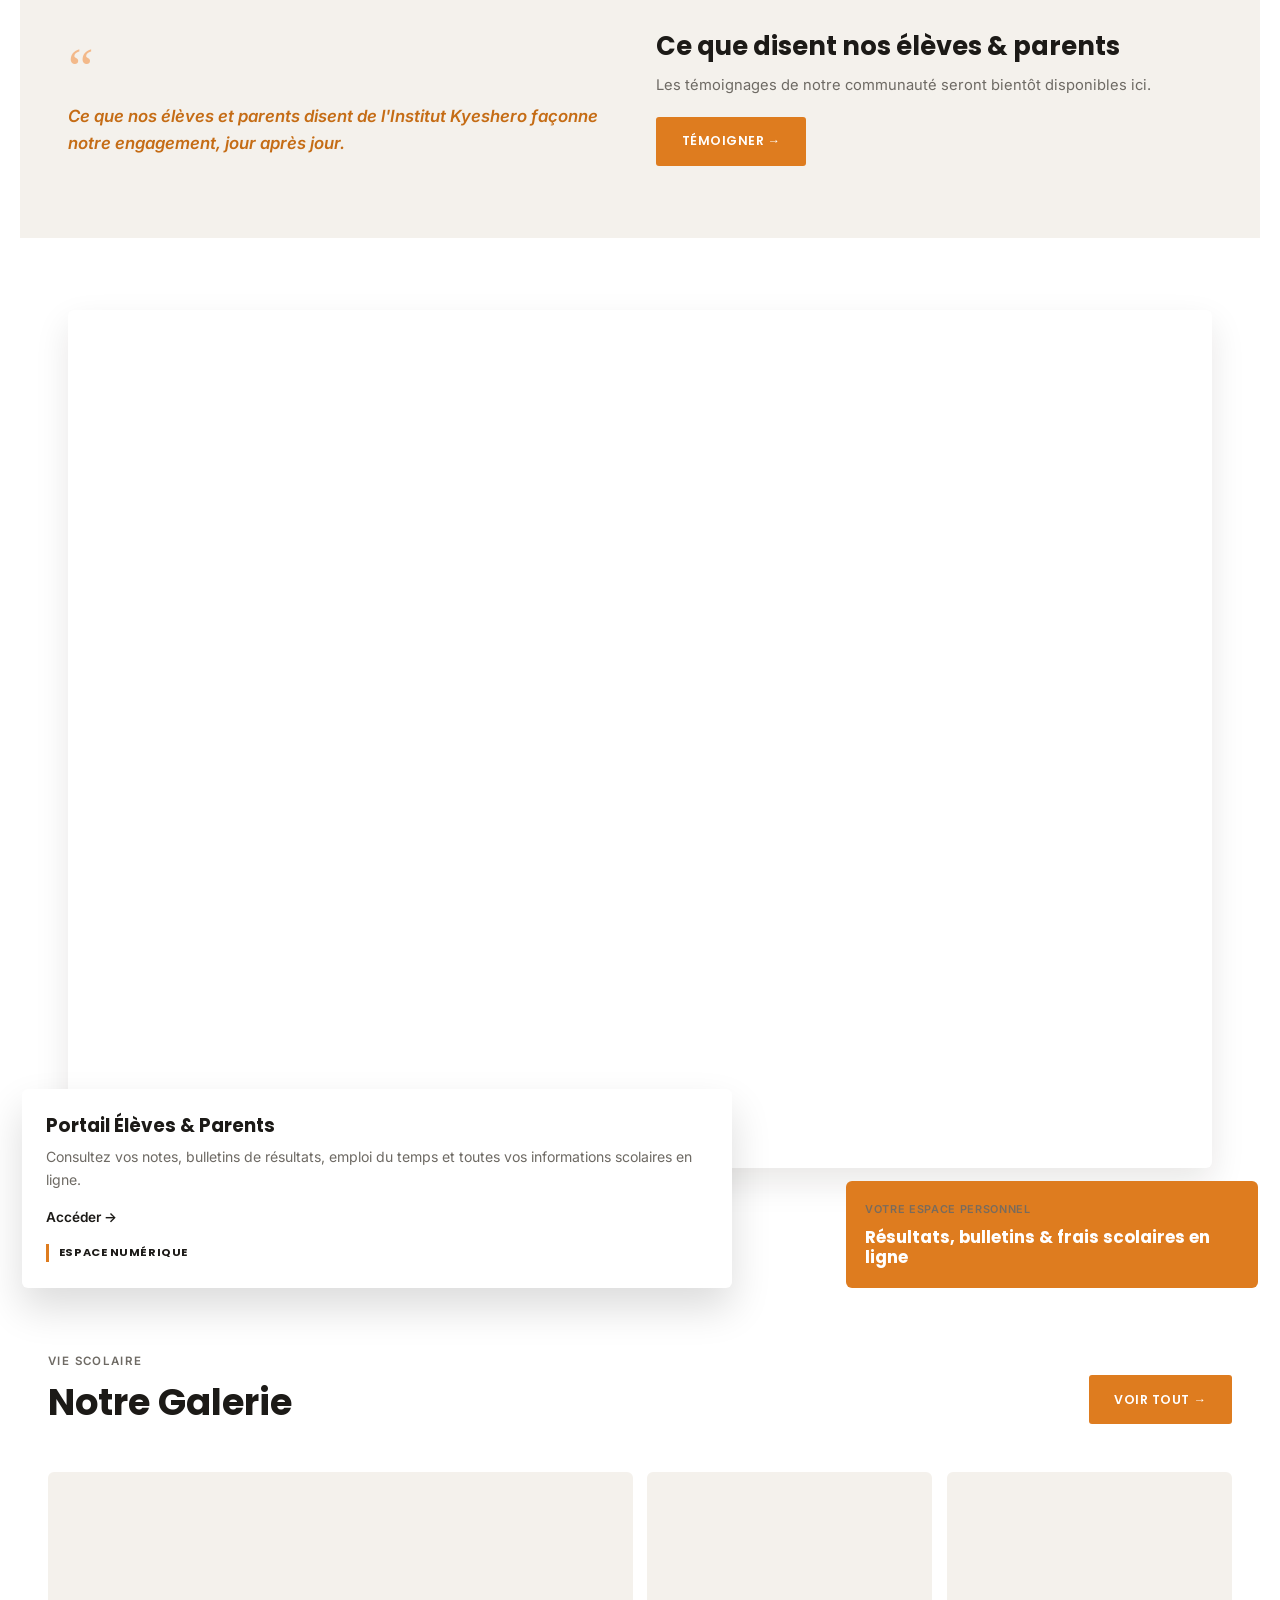
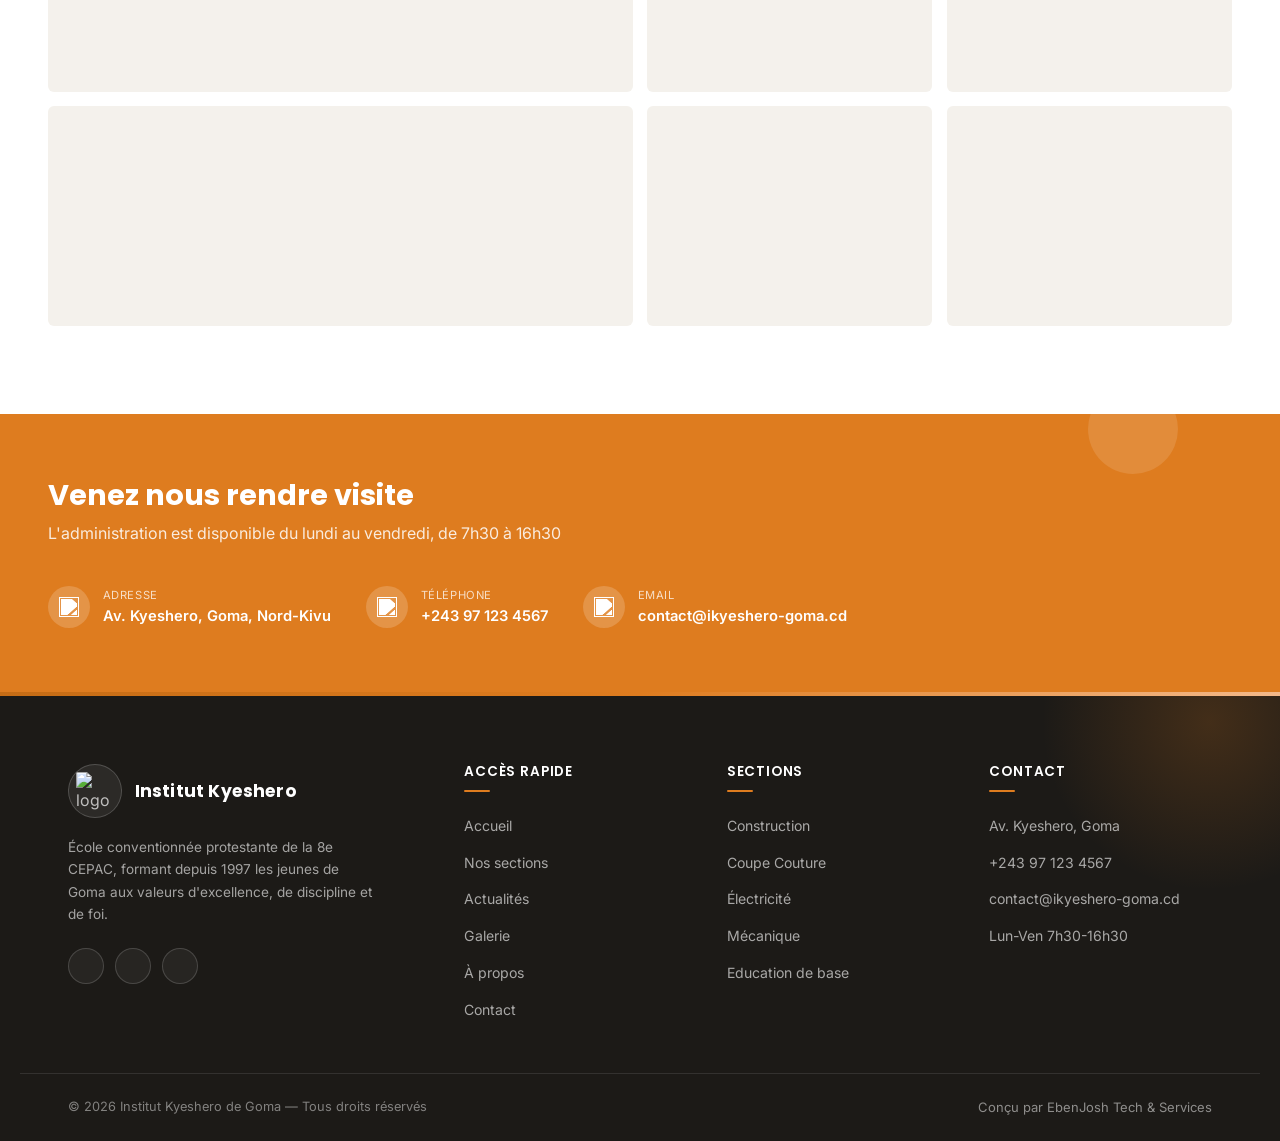
==== commit 55a3029b: "Nouvelle mise à jour" ====
--- a/index.html
+++ b/index.html
@@ -6,12 +6,39 @@
     <meta name="viewport" content="width=device-width,initial-scale=1.0" />
     <title>Institut Kyeshero - Accueil</title>
     <link
-        href="https://fonts.googleapis.com/css2?family=Playfair+Display:wght@700;900&family=Inter:wght@300;400;500;600;700&display=swap"
+        href="https://fonts.googleapis.com/css2?family=Poppins:wght@400;500;600;700;800&family=Inter:wght@300;400;500;600;700&display=swap"
         rel="stylesheet" />
     <link rel="stylesheet" href="style.css">
+    <link rel="icon" href="./pictures/logos/logoshaut2.png">
 </head>
 
 <body>
+
+    <!-- ═══ PRÉCHARGEUR ═══ -->
+    <div id="site-preloader">
+        <div class="preloader-inner">
+            <div class="preloader-ring"></div>
+            <img src="./logos/logo (2).png" alt="Institut Kyeshero" class="preloader-logo">
+        </div>
+        <p class="preloader-text">Chargement…</p>
+    </div>
+    <script>
+        (function () {
+            var pre = document.getElementById('site-preloader');
+            if (!pre) return;
+            function hide() {
+                pre.classList.add('loaded');
+                setTimeout(function () { pre.remove(); }, 600);
+            }
+            if (document.readyState === 'complete') {
+                hide();
+            } else {
+                window.addEventListener('load', hide);
+                setTimeout(hide, 8000); // filet de sécurité si la connexion est très lente
+            }
+        })();
+    </script>
+
     <div id="progress"></div>
     <div id="page-main">
 
@@ -33,7 +60,7 @@
                 <a href="galerie.html">Galerie</a>
                 <a href="propos.html">À Propos</a>
                 <a href="contacts.html">Contact</a>
-                <a href="temoignages.html">Témoignages</a>
+                <!-- <a href="temoignages.html">Témoignages</a> -->
                 <a href="espacenumerique.html" class="nav-espace">Espace Numérique</a>
             </div>
             <div class="hamburger" onclick="openMobileNav()">
@@ -42,6 +69,7 @@
         </nav>
 
         <!-- MOBILE NAV -->
+
         <div class="mobile-nav" id="mobileNav">
             <div class="mobile-nav-header">
                 <div class="logo">
@@ -68,38 +96,48 @@
         <div id="view-home">
 
             <!-- HERO -->
-            <section class="hero">
-                <div class="hero-slides">
-                    <div class="hslide hslide-1 active">
-                        <div class="hslide-overlay"></div>
-                    </div>
-                    <div class="hslide hslide-2">
-                        <div class="hslide-overlay"></div>
-                    </div>
-                    <div class="hslide hslide-3">
-                        <div class="hslide-overlay"></div>
-                    </div>
-                    <div class="hslide hslide-4">
-                        <div class="hslide-overlay"></div>
-                    </div>
-                </div>
-
-                <div class="hero-content">
-                    <!-- <div class="hero-eyebrow">Ecole Conventionnée Protestante · 8e CEPAC</div> -->
-                    <h2>Former les Leaders<em>de Demain</em></h2>
-                    <p class="hero-tagline">Fondé en 1997 à Goma, l'Institut Kyeshero offre une formation d'excellence
-                        dans 4 sections professionnelles, au cœur de la communauté du Nord-Kivu.</p>
-                    <div class="hero-actions">
-                        <a href="#" onclick="goTo('inscriptions');return false" class="btn-gold">S'inscrire 2026-2027
-                            →</a>
-                        <a href="#" onclick="goTo('sections');return false" class="btn-ghost">Nos Sections</a>
-                    </div>
-                </div>
-
-                <!-- <button class="harrow harrow-prev" onclick="heroSlide(-1)">‹</button>
-        <button class="harrow harrow-next" onclick="heroSlide(1)">›</button> -->
+            <section class="hero reveal">
+                <div class="hero-media">
+                    <div class="hero-slides">
+                        <div class="hslide hslide-1 active">
+                            <div class="hslide-overlay" style="background-image:url(./pictures/back/qw.jpg);">
+                            </div>
+                        </div>
+                        <div class="hslide hslide-2">
+                            <div class="hslide-overlay" style="background-image:url(./pictures/back/qwe.jpg);">
+                            </div>
+                        </div>
+                        <div class="hslide hslide-3">
+                            <div class="hslide-overlay" style="background-image:url(./pictures/back/qwer.jpg);">
+                            </div>
+                        </div>
+                        <div class="hslide hslide-4">
+                            <div class="hslide-overlay" style="background-image:url(./pictures/back/qwert.jpg);">
+                            </div>
+                        </div>
+                    </div>
+                    <!-- <span class="hero-circle" aria-hidden="true"></span> -->
+                    <!-- <div class="hdots" id="heroDots"></div> -->
+                </div>
+                <div class="hero-block">
+                    <div class="hero-orange"></div>
+                    <div class="hero-card">
+                        <div class="hero-eyebrow">Ecole Conventionnée Protestante · 8e CEPAC</div>
+                        <h2>Former les Leaders<em>de Demain</em></h2>
+                        <p class="hero-tagline">Fondé en 1997 à Goma, l'Institut Kyeshero offre une formation
+                            d'excellence dans 4 sections professionnelles, au cœur de la communauté du Nord-Kivu.</p>
+                        <div class="hero-actions">
+                            <a href="#" onclick="goTo('inscriptions');return false" class="btn-gold">S'inscrire
+                                2026-2027 →</a>
+                            <a href="#" onclick="goTo('sections');return false" class="btn-ghost-dark">Nos Sections</a>
+                        </div>
+                    </div>
+                </div>
                 <div class="hdots" id="heroDots"></div>
-
+            </section>
+
+            <!-- HERO STATS -->
+            <div class="hero-stats-wrap reveal">
                 <div class="hero-stats">
                     <div class="hero-stat">
                         <div class="num">1997</div>
@@ -118,7 +156,7 @@
                         <div class="lbl">Années d'excellence</div>
                     </div>
                 </div>
-            </section>
+            </div>
 
             <!-- ANNONCE BAND -->
             <div class="annonce-band">
@@ -147,6 +185,31 @@
                     </div>
                 </div>
             </div>
+
+            <!-- MISSION -->
+            <section class="mission reveal">
+                <p class="eyebrow center">Conscience dans le travail et la discipline</p>
+                <h2 class="mission-title">Depuis 1997, l'Institut Kyeshero forme <strong>les leaders de demain</strong>
+                    à Goma — dans la rigueur, la foi et l'excellence, au service de plus de 2000 élèves.</h2>
+            </section>
+
+            <!-- A PROPOS -->
+            <section class="apropos reveal">
+                <div class="apropos-text">
+                    <p class="eyebrow">À propos de nous</p>
+                    <p class="apropos-desc">École conventionnée protestante de la 8e CEPAC, formant depuis 1997 les
+                        jeunes de Goma aux valeurs d'excellence, de discipline et de foi.</p>
+                    <a href="propos.html" class="link-underline">Lire plus →</a>
+                </div>
+                <div class="apropos-quote">
+                    <span class="quote-mark">&ldquo;</span>
+                    <p>Notre école offre un environnement propice à l'apprentissage, à la découverte et à
+                        l'épanouissement de chaque élève.</p>
+                    <span class="quote-author">— La Direction</span>
+                </div>
+                <div class="apropos-photo" style="background-image:url(./pictures/6eme.jpg)"></div>
+            </section>
+
 
             <!-- ACTUALITÉS -->
             <section class="section reveal" id="sec-actu">
@@ -161,13 +224,13 @@
                     </div>
                     <div class="news-grid">
                         <!-- Card 1 — grande -->
-                        <div class="news-card">
+                        <!-- <div class="news-card">
                             <div class="news-img tall"
                                 style="background-image:url('https://images.unsplash.com/photo-1544717305-2782549b5136?w=800&q=80')">
                                 <div class="news-category">Résultats</div>
                             </div>
                             <div class="news-body">
-                                <div class="news-date">20 Avril 2026</div>
+                                <div class="news-date">20 Avril 2025</div>
                                 <div class="news-title">EXETAT 2024 : L'Institut Kyeshero affiche un taux de réussite
                                     exceptionnel</div>
                                 <div class="news-excerpt">Nos élèves ont brillé lors des examens nationaux de fin
@@ -176,7 +239,7 @@
                                     remarquable.</div>
                                 <a href="#" class="news-link">Lire la suite <span class="arrow">→</span></a>
                             </div>
-                        </div>
+                        </div> -->
                         <div class="news-card">
                             <div class="news-img tall"
                                 style="background-image:url(./pictures/incendies.jpg); height: 250px;">
@@ -196,7 +259,7 @@
                         <!-- Card 2 -->
                         <div class="news-card">
                             <div class="news-img"
-                                style="background-image:url('https://images.unsplash.com/photo-1529390079861-591de354faf5?w=600&q=80'); height: 250px;">
+                                style="background-image:url(./pictures/recherche_ecole.png); height: 250px;">
                                 <div class="news-category">Rentrée</div>
                             </div>
                             <div class="news-body">
@@ -209,100 +272,54 @@
                             </div>
                         </div>
                         <!-- Card 3 -->
-                        <div class="news-card">
-                            <div class="news-img"
-                                style="background-image:url('https://images.unsplash.com/photo-1551731409-43eb3e517a1a?w=600&q=80'); height: 250px;">
+                        <!-- <div class="news-card">
+                            <div class="news-img" style="background-image:url(./pictures/cloture.jpg); height: 250px;">
                                 <div class="news-category">Annonce</div>
                             </div>
                             <div class="news-body">
-                                <div class="news-date">25 juin 2026</div>
+                                <div class="news-date">02 Juillet 2026</div>
                                 <div class="news-title">Clôture de l'année scolaire 2025-2026</div>
-                                <!-- <div class="news-excerpt">Élèves, enseignants et parents ont partagé une journée mémorable entre compétitions sportives et animations culturelles.</div> -->
+                                <div class="news-excerpt">Élèves, enseignants et parents ont partagé une journée mémorable entre compétitions sportives et animations culturelles.</div>
                                 <a class="news-link" href="/actualites.html">Lire la suite
                                     <span class="arrow">→</span>
                                 </a>
                             </div>
-                        </div>
+                        </div> -->
                     </div>
                 </div>
             </section>
 
             <!-- SECTIONS -->
-            <section class="section section-bg reveal">
-                <div class="section-inner">
-                    <div class="section-head-row">
-                        <div>
-                            <div class="section-label">Formation</div>
-                            <h2 class="section-h2">Nos 4 Sections<br>Professionnelles</h2>
-                        </div>
-                        <p class="section-intro">Des filières reconnues par l'État, encadrées par des enseignants
+            <section class="features reveal" id="sec-sections">
+                <div class="features-photo" style="background-image:url(./pictures/cons.webp)">
+                    <div class="features-cards">
+                        <a href="sections.html" class="feature-card">
+                            <img class="feature-icon-img" src="./icons/const.png">
+                            <span>Construction</span>
+                        </a>
+                        <a href="sections.html" class="feature-card">
+                            <img class="feature-icon-img" src="./icons/coupe2.png">
+                            <span>Coupe Couture</span>
+                        </a>
+                        <a href="sections.html" class="feature-card">
+                            <img class="feature-icon-img" src="./icons/elec.png">
+                            <span>Électricité</span>
+                        </a>
+                        <a href="sections.html" class="feature-card">
+                            <img class="feature-icon-img" src="./icons/meca.png">
+                            <span>Mécanique</span>
+                        </a>
+                    </div>
+                </div>
+                <div class="features-side">
+                    <div class="features-note">
+                        <p class="eyebrow">Formation</p>
+                        <h3>Nos 4 sections professionnelles</h3>
+                        <p class="features-desc">Des filières reconnues par l'État, encadrées par des enseignants
                             qualifiés, préparant à l'EXETAT national.</p>
-                    </div>
-                    <div class="sections-grid">
-                        <div class="sect-card">
-                            <div class="sect-card-bg" style="background-image:url(./pictures/cons.webp)">
-                            </div>
-                            <div class="sect-card-overlay"></div>
-                            <!-- <div class="sect-card-tag">Populaire</div> -->
-                            <div class="sect-card-body">
-                                <div class="sect-icon">
-                                    <img src="./icons/const.png">
-                                </div>
-                                <h3>Construction</h3>
-                                <p>Techniques du bâtiment et génie civil appliquées</p>
-                            </div>
-                        </div>
-                        <div class="sect-card">
-                            <div class="sect-card-bg" style="background-image:url(./pictures/couture.jpg)">
-                            </div>
-                            <div class="sect-card-overlay"></div>
-                            <!-- <div class="sect-card-tag">Populaire</div> -->
-                            <div class="sect-card-body">
-                                <div class="sect-icon">
-                                    <img src="./icons/coupe2.png">
-                                </div>
-                                <h3>Coupe Couture</h3>
-                                <p>Couture, création de mode et entrepreneuriat textile</p>
-                            </div>
-                        </div>
-                        <div class="sect-card">
-                            <div class="sect-card-bg" style="background-image:url(./pictures/elec.webp)">
-                            </div>
-                            <div class="sect-card-overlay"></div>
-                            <!-- <div class="sect-card-tag">Populaire</div> -->
-                            <div class="sect-card-body">
-                                <div class="sect-icon">
-                                    <img src="./icons/elec.png">
-                                </div>
-                                <h3>Électricité</h3>
-                                <p>Installations électriques, automatismes et énergie</p>
-                            </div>
-                        </div>
-                        <div class="sect-card">
-                            <div class="sect-card-bg" style="background-image:url(./pictures/meca.jpg)">
-                            </div>
-                            <div class="sect-card-overlay"></div>
-                            <!-- <div class="sect-card-tag">Populaire</div> -->
-                            <div class="sect-card-body">
-                                <div class="sect-icon">
-                                    <img src="./icons/meca.png">
-                                </div>
-                                <h3>Mécanique</h3>
-                                <p>Mécanique générale, entretien et réparation</p>
-                            </div>
-                        </div>
-                        <!-- <div class="sect-card">
-              <div class="sect-card-bg"
-                style="background-image:url('https://images.unsplash.com/photo-1532187863486-abf9dbad1b69?w=700&q=80')">
-              </div>
-              <div class="sect-card-overlay"></div>
-              <div class="sect-card-body">
-                <div class="sect-icon">🔬</div>
-                <h3>Education de base</h3>
-                <p>Sciences biologiques, chimie et sciences de la santé</p>
-              </div>
-            </div> -->
-                    </div>
+                        <a href="sections.html" class="btn-gold">Voir les sections →</a>
+                    </div>
+                    <div class="features-orange"></div>
                 </div>
             </section>
 
@@ -333,145 +350,36 @@
             </div>
 
             <!-- TÉMOIGNAGES -->
-            <section class="section reveal">
-                <div class="section-inner">
-                    <div class="section-head-row">
-                        <div>
-                            <div class="section-label">Témoignages</div>
-                            <h2 class="section-h2">Ce que disent nos<br>élèves & parents</h2>
-                        </div>
-                    </div>
-                    <div class="testimonials-wrap">
-                        <p>Les temoignages de notre communaute seront bientot disponibles ici.</p>
-                        <!-- <div class="testimonials-track" id="testiTrack">
-              <div class="testi-card">
-                <div class="testi-stars">★★★★★</div>
-                <p class="testi-text">L'Institut Kyeshero a transformé l'avenir de mon fils. Les enseignants sont
-                  dévoués, l'encadrement est sérieux et la section Électricité lui a donné des compétences réelles pour
-                  trouver du travail. Je recommande sans hésitation.</p>
-                <div class="testi-author">
-                  <div class="testi-avatar"
-                    style="background-image:url('https://images.unsplash.com/photo-1507003211169-0a1dd7228f2d?w=200&q=80')">
-                  </div>
-                  <div>
-                    <div class="testi-name">Mapendo Kambale</div>
-                    <div class="testi-role">Parent d'élève · Section Électricité</div>
-                  </div>
-                </div>
-              </div>
-              <div class="testi-card">
-                <div class="testi-stars">★★★★★</div>
-                <p class="testi-text">Grâce à ma formation en Pédagogie à l'Institut Kyeshero, j'enseigne aujourd'hui
-                  dans une école primaire de Goma. La rigueur académique et les valeurs transmises ici sont
-                  incomparables. C'est une école qui forge le caractère.</p>
-                <div class="testi-author">
-                  <div class="testi-avatar"
-                    style="background-image:url('https://images.unsplash.com/photo-1531123897727-8f129e1688ce?w=200&q=80')">
-                  </div>
-                  <div>
-                    <div class="testi-name">Furaha Amani</div>
-                    <div class="testi-role">Ancienne élève · Pédagogie 2019</div>
-                  </div>
-                </div>
-              </div>
-              <div class="testi-card">
-                <div class="testi-stars">★★★★★</div>
-                <p class="testi-text">Mon atelier de mécanique est le résultat direct de ma formation à l'Institut
-                  Kyeshero. J'ai appris non seulement les techniques mais aussi la discipline et le respect du travail
-                  bien fait. Merci à toute l'équipe pédagogique.</p>
-                <div class="testi-author">
-                  <div class="testi-avatar"
-                    style="background-image:url('https://images.unsplash.com/photo-1472099645785-5658abf4ff4e?w=200&q=80')">
-                  </div>
-                  <div>
-                    <div class="testi-name">Janvier Bahati</div>
-                    <div class="testi-role">Ancien élève · Mécanique 2021</div>
-                  </div>
-                </div>
-              </div>
-              <div class="testi-card">
-                <div class="testi-stars">★★★★☆</div>
-                <p class="testi-text">La section Bio-Chimie de l'Institut Kyeshero m'a préparée pour des études
-                  supérieures en sciences de la santé. Les cours sont bien structurés et les enseignants maîtrisent
-                  parfaitement leurs matières.</p>
-                <div class="testi-author">
-                  <div class="testi-avatar"
-                    style="background-image:url('https://images.unsplash.com/photo-1580489944761-15a19d654956?w=200&q=80')">
-                  </div>
-                  <div>
-                    <div class="testi-name">Espérance Nzigire</div>
-                    <div class="testi-role">Étudiante · Bio-Chimie 2023</div>
-                  </div>
-                </div>
-              </div>
-              <div class="testi-card">
-                <div class="testi-stars">★★★★★</div>
-                <p class="testi-text">En tant que parent, je suis rassurée par la discipline et les valeurs chrétiennes
-                  enseignées à l'Institut Kyeshero. Ma fille est épanouie, motivée, et progresse chaque trimestre. C'est
-                  un cadre éducatif vraiment sérieux.</p>
-                <div class="testi-author">
-                  <div class="testi-avatar"
-                    style="background-image:url('https://images.unsplash.com/photo-1567532939604-b6b5b0db2604?w=200&q=80')">
-                  </div>
-                  <div>
-                    <div class="testi-name">Christine Zawadi</div>
-                    <div class="testi-role">Parent d'élève · Section Couture</div>
-                  </div>
-                </div>
-              </div>
-            </div> -->
-                    </div>
-                    <!-- <div class="testi-nav">
-            <button class="testi-btn" onclick="testiMove(-1)">
-              <</button>
-                <button class="testi-btn" onclick="testiMove(1)">></button>
-          </div> -->
-                    <div class="temoi">
-                        <button>
-                            <a href="temoignages.html">TEMOIGNER</a>
-                        </button>
-                    </div>
-
+            <section class="welcome reveal">
+                <div class="welcome-quote">
+                    <span class="quote-mark quote-mark-orange">&ldquo;</span>
+                    <p>Ce que nos élèves et parents disent de l'Institut Kyeshero façonne notre engagement, jour après
+                        jour.</p>
+                </div>
+                <div class="welcome-text">
+                    <h2>Ce que disent nos élèves &amp; parents</h2>
+                    <p>Les témoignages de notre communauté seront bientôt disponibles ici.</p>
+                    <a href="temoignages.html" class="btn-gold">Témoigner →</a>
                 </div>
             </section>
 
             <!-- ESPACE ÉLÈVE / PARENT -->
-            <section class="section section-bg reveal">
-                <div class="section-inner">
-                    <div class="section-head-row">
-                        <div>
-                            <div class="section-label">Portail numérique</div>
-                            <h2 class="section-h2">Votre Espace<br>Personnel</h2>
-                        </div>
-                        <p class="section-intro">Accédez à vos résultats, bulletins et informations scolaires depuis
-                            n'importe où, à tout moment.</p>
-                    </div>
-                    <div class="espace-grid">
-                        <div class="espace-card">
-                            <div class="espace-card-bg"
-                                style="background-image:url('https://images.unsplash.com/photo-1523050854058-8df90110c9f1?w=800&q=80')">
-                            </div>
-                            <div class="espace-card-overlay"></div>
-                            <div class="espace-card-content">
-                                <div class="espace-badge">Espace Numerique</div>
-                                <h3>Portail<br>Élèves & Parents</h3>
-                                <p>Consultez vos notes, bulletins de résultats, emploi du temps et toutes vos
-                                    informations scolaires en ligne.
-                                </p>
-                                <div class="espace-features">
-                                    <div class="espace-feat">Résultats & bulletins trimestriels</div>
-                                    <div class="espace-feat">Emploi du temps en ligne</div>
-                                    <div class="espace-feat">Notifications & annonces</div>
-                                    <div class="espace-feat">Paiement des frais scolaires</div>
-                                </div>
-                                <button class="espace-cta">
-                                    <a href="espacenumerique.html">Accéder → </a>
-                                </button>
-                            </div>
-                        </div>
-                    </div>
-                </div>
-            </section>
+            <section class="enseignants reveal">
+                <div class="ens-photo" style="background-image:url(./pictures/autresimages\ \(2\).jpg)">
+                    <div class="ens-card">
+                        <h3>Portail Élèves &amp; Parents</h3>
+                        <p>Consultez vos notes, bulletins de résultats, emploi du temps et toutes vos informations
+                            scolaires en ligne.</p>
+                        <a href="espacenumerique.html" class="link-arrow">Accéder →</a>
+                        <div class="ens-tag">Espace Numérique</div>
+                    </div>
+                    <div class="ens-orange">
+                        <p class="ens-orange-eyebrow">Votre espace personnel</p>
+                        <h3>Résultats, bulletins &amp; frais scolaires en ligne</h3>
+                    </div>
+                </div>
+            </section>
+
 
             <!-- GALERIE -->
             <section class="section reveal">
@@ -547,6 +455,7 @@
                         </div>
                     </div>
                 </div>
+                <span class="contact-circle" aria-hidden="true"></span>
             </div>
 
         </div>
@@ -555,16 +464,14 @@
         <footer id="main-footer">
             <div class="footer-grid">
                 <div class="footer-brand">
-                    <div class="logo">
+                    <div class="footer-logo-row">
                         <div class="logo-emblem">
                             <img src="./logos/logo (2).png" alt="logo">
-                            <p> École conventionnée protestante de la 8e CEPAC, formant depuis 1997 les jeunes de Goma
-                                aux valeurs d'excellence, de discipline et de foi.
-                            </p>
-                        </div>
-                        <div class="logo-text" style="filter:invert(1) brightness(2)">
-                        </div>
-                    </div>
+                        </div>
+                        <span class="footer-brand-name">Institut Kyeshero</span>
+                    </div>
+                    <p class="footer-brand-desc">École conventionnée protestante de la 8e CEPAC, formant depuis 1997
+                        les jeunes de Goma aux valeurs d'excellence, de discipline et de foi.</p>
                     <div class="footer-socials">
                         <a href="#"><img src="./icons/book.png"></a>
                         <a href="#"><img src="./icons/x.png"></a>
@@ -607,7 +514,7 @@
                 <span>&copy; 2026 Institut Kyeshero de Goma — Tous droits réservés</span>
                 <div class="footer-motto">
                     <span style="font-size:13px;color:rgba(255,255,255,.5)">
-                        EbenJosh Tech & Services
+                        Conçu par EbenJosh Tech & Services
                     </span>
                 </div>
             </div>
--- a/style.css
+++ b/style.css
@@ -1,1795 +1,2548 @@
+/* ===========================================================
+   INSTITUT KYESHERO — style.css
+   Palette : orange chaud + encre + crème
+   =========================================================== */
+
 :root {
-    --navy: #0d2245;
-    --navy2: #1a3a6b;
-    --blue: #1e4fa0;
-    --gold: #c8860a;
-    --gold-light: #e8a020;
-    --gold-pale: #fdf3df;
-    --white: #fff;
-    --off: #f7f8fc;
-    --text: #1c2333;
-    --muted: #5a6480;
-    --border: #e2e8f2;
-    --radius: 10px;
-    --shadow: 0 4px 28px rgba(13, 34, 69, .12);
-    --shadow-lg: 0 16px 60px rgba(13, 34, 69, .18);
-    --ff-display: 'Playfair Display', serif;
-    --ff-body: 'Inter', sans-serif;
+  --orange: #de7c1f;
+  --orange-dark: #c56c15;
+  --orange-light: #f3b98a;
+  --orange-pale: #fbe9d6;
+  --ink: #1c1a17;
+  --text: #6e6a64;
+  --cream: #f4f1ec;
+  --white: #ffffff;
+  --gold-light: #f3b98a;
+  --shadow: 0 14px 34px rgba(28, 20, 10, 0.1);
+  --radius: 6px;
+  --font-head: "Poppins", sans-serif;
+  --font-body: "Inter", sans-serif;
 }
 
 * {
-    margin: 0;
-    padding: 0;
-    box-sizing: border-box
+  margin: 0;
+  padding: 0;
+  box-sizing: border-box;
 }
 
 html {
-    scroll-behavior: smooth
+  scroll-behavior: smooth;
 }
 
 body {
-    font-family: var(--ff-body);
-    color: var(--text);
-    background: #fff;
-    overflow-x: hidden;
+  font-family: var(--font-body);
+  color: var(--ink);
+  background: var(--white);
+  line-height: 1.6;
+  overflow-x: hidden;
+  -webkit-font-smoothing: antialiased;
+}
+
+h1,
+h2,
+h3,
+h4 {
+  font-family: var(--font-head);
+  font-weight: 700;
+  line-height: 1.2;
+  color: var(--ink);
+}
+
+p {
+  color: var(--text);
 }
 
 a {
-    text-decoration: none;
-    color: inherit
+  color: inherit;
+  text-decoration: none;
 }
 
 img {
-    max-width: 100%;
-    display: block
-}
-
-
-/* ══ TOPBAR ══ */
-
-.topbar {
-    background: var(--navy);
-    color: rgba(255, 255, 255, .75);
-    font-size: 12.5px;
-    padding: 8px 48px;
+  max-width: 100%;
+  display: block;
+}
+
+button {
+  font-family: inherit;
+  cursor: pointer;
+  border: none;
+  background: none;
+}
+
+:focus-visible {
+  outline: 3px solid var(--orange);
+  outline-offset: 2px;
+}
+
+ul {
+  list-style: none;
+}
+
+/* ===== Progress bar (scroll indicator) ===== */
+#progress {
+  position: fixed;
+  top: 0;
+  left: 0;
+  height: 3px;
+  width: 0%;
+  background: var(--orange);
+  z-index: 999;
+  transition: width 0.1s ease-out;
+}
+
+/* ===== Reveal on scroll ===== */
+.reveal {
+  opacity: 0;
+  transform: translateY(28px);
+  transition:
+    opacity 0.7s ease,
+    transform 0.7s ease;
+}
+
+.reveal.in-view {
+  opacity: 1;
+  transform: translateY(0);
+}
+
+/* ===========================================================
+   NAVBAR
+   =========================================================== */
+#navbar {
+  position: sticky;
+  top: 0;
+  z-index: 90;
+  display: flex;
+  align-items: center;
+  justify-content: space-between;
+  padding: 0.9rem 3rem;
+  background: var(--white);
+  border-bottom: 1px solid rgba(28, 20, 10, 0.06);
+  transition: box-shadow 0.25s ease;
+}
+
+#navbar.scrolled {
+  box-shadow: 0 6px 24px rgba(28, 20, 10, 0.06);
+}
+
+.logo {
+  display: flex;
+  align-items: center;
+  gap: 0.8rem;
+  cursor: pointer;
+}
+
+.logo-emblem {
+  overflow: hidden;
+}
+
+.logo-emblem img {
+  width: 60px;
+}
+
+.logo-text h1 {
+  font-family: var(--font-head);
+  font-size: 1.1rem;
+  font-weight: 700;
+  letter-spacing: 0.01em;
+  line-height: 1.1;
+}
+
+.logo-text p {
+  font-family: var(--font-body);
+  font-size: 0.65rem;
+  letter-spacing: 0.05em;
+  color: var(--orange-dark);
+  text-transform: uppercase;
+  margin-top: 2px;
+}
+
+.nav-links {
+  display: flex;
+  align-items: center;
+  gap: 1.9rem;
+}
+
+.nav-links a {
+  font-size: 0.88rem;
+  font-weight: 500;
+  color: var(--ink);
+  position: relative;
+  padding-bottom: 4px;
+}
+
+.nav-links a::after {
+  content: "";
+  position: absolute;
+  left: 0;
+  bottom: 0;
+  width: 0;
+  height: 2px;
+  background: var(--orange);
+  transition: width 0.25s ease;
+}
+
+.nav-links a:hover::after,
+.nav-links a.active::after {
+  width: 100%;
+}
+
+.nav-links a.active {
+  color: var(--orange-dark);
+}
+
+.nav-espace {
+  background: var(--orange);
+  color: var(--white) !important;
+  padding: 0.6rem 1.15rem;
+  border-radius: 3px;
+  font-size: 0.72rem !important;
+  font-weight: 600 !important;
+  letter-spacing: 0.04em;
+  text-transform: uppercase;
+}
+
+.nav-espace::after {
+  display: none;
+}
+
+.nav-espace:hover {
+  background: var(--orange-dark);
+}
+
+.hamburger {
+  display: none;
+  flex-direction: column;
+  gap: 5px;
+  cursor: pointer;
+  padding: 0.4rem;
+}
+
+.hamburger span {
+  width: 24px;
+  height: 2px;
+  background: var(--ink);
+  display: block;
+}
+
+/* ===== Mobile nav ===== */
+.mobile-nav {
+  position: fixed;
+  top: 0;
+  right: -100%;
+  width: min(320px, 85vw);
+  height: 100vh;
+  background: var(--ink);
+  z-index: 200;
+  padding: 1.5rem;
+  display: flex;
+  flex-direction: column;
+  gap: 1.4rem;
+  transition: right 0.35s ease;
+  overflow-y: auto;
+}
+
+.mobile-nav.open {
+  right: 0;
+}
+
+.mobile-nav-header {
+  display: flex;
+  align-items: center;
+  justify-content: space-between;
+  padding-bottom: 1.2rem;
+  border-bottom: 1px solid rgba(255, 255, 255, 0.15);
+  margin-bottom: 0.5rem;
+}
+
+.mobile-nav-header .logo-text h1 {
+  color: var(--white);
+}
+
+.mob-close {
+  color: var(--white);
+  font-size: 1.4rem;
+  background: none;
+}
+
+.mobile-nav a {
+  color: rgba(255, 255, 255, 0.85);
+  font-size: 1.05rem;
+  padding: 0.6rem 0;
+  border-bottom: 1px solid rgba(255, 255, 255, 0.08);
+}
+
+.mobile-nav a:hover {
+  color: var(--orange-light);
+}
+
+.nav-overlay {
+  position: fixed;
+  inset: 0;
+  background: rgba(0, 0, 0, 0.4);
+  z-index: 199;
+  opacity: 0;
+  pointer-events: none;
+  transition: opacity 0.3s ease;
+}
+
+.nav-overlay.open {
+  opacity: 1;
+  pointer-events: auto;
+}
+
+/* ===========================================================
+   HERO
+   =========================================================== */
+.hero {
+  position: relative;
+  min-height: 88vh;
+  display: flex;
+  flex-direction: column;
+  justify-content: center;
+  overflow: hidden;
+  padding: 4rem 3rem 8rem;
+}
+
+.hero-slides {
+  position: absolute;
+  inset: 0;
+  z-index: -2;
+}
+
+.hslide {
+  position: absolute;
+  /* width: 10px; */
+  height: 450px;
+  inset: 0;
+  background-size: cover;
+  background-position: center;
+  background-color: var(--cream);
+  opacity: 0;
+  transition: opacity 1.2s ease;
+}
+
+.hslide.active {
+  opacity: 1;
+}
+
+/* Fallback visual pattern until real photos are wired in via background-image */
+.hslide-1 {
+  background-image: linear-gradient(135deg, #ead9c4, #ddcbb0);
+}
+
+.hslide-2 {
+  background-image: linear-gradient(135deg, #e3cbae, #d4b996);
+}
+
+.hslide-3 {
+  background-image: linear-gradient(135deg, #dcc8ab, #c9b090);
+}
+
+.hslide-4 {
+  background-image: linear-gradient(135deg, #e7d2b4, #d8c09e);
+}
+
+.hslide-overlay {
+  position: absolute;
+  inset: 0;
+  /* background: linear-gradient(180deg, rgba(28, 26, 23, 0.25) 0%, rgba(28, 26, 23, 0.68) 100%); */
+}
+
+.hero-content {
+  position: relative;
+  z-index: 2;
+  max-width: 680px;
+  color: var(--white);
+}
+
+.hero-eyebrow {
+  display: inline-block;
+  font-size: 0.72rem;
+  font-weight: 600;
+  letter-spacing: 0.12em;
+  text-transform: uppercase;
+  color: var(--orange-light);
+  background: rgba(255, 255, 255, 0.08);
+  border: 1px solid rgba(255, 255, 255, 0.25);
+  padding: 0.5rem 1rem;
+  border-radius: 3px;
+  margin-bottom: 1.5rem;
+}
+
+.hero-content h2 {
+  font-family: var(--font-head);
+  font-size: clamp(2.2rem, 5vw, 3.6rem);
+  font-weight: 700;
+  color: var(--white);
+  margin-bottom: 1.2rem;
+}
+
+.hero-content h2 em {
+  display: block;
+  font-style: italic;
+  color: var(--orange-light);
+}
+
+.hero-tagline {
+  font-size: 1.05rem;
+  color: rgba(255, 255, 255, 0.85);
+  max-width: 52ch;
+  margin-bottom: 2.2rem;
+}
+
+.hero-actions {
+  display: flex;
+  gap: 1rem;
+  flex-wrap: wrap;
+}
+
+.btn-gold {
+  display: inline-flex;
+  align-items: center;
+  gap: 6px;
+  background: var(--orange);
+  color: var(--white);
+  font-family: var(--font-head);
+  font-weight: 600;
+  font-size: 0.78rem;
+  letter-spacing: 0.04em;
+  text-transform: uppercase;
+  padding: 0.9rem 1.6rem;
+  border-radius: 3px;
+  transition:
+    background 0.2s ease,
+    transform 0.2s ease,
+    box-shadow 0.2s ease;
+}
+
+.btn-gold:hover {
+  background: var(--orange-dark);
+  transform: translateY(-2px);
+  box-shadow: 0 10px 24px rgba(222, 124, 31, 0.35);
+}
+
+.btn-ghost {
+  display: inline-flex;
+  align-items: center;
+  gap: 6px;
+  background: transparent;
+  color: var(--white);
+  border: 1px solid rgba(255, 255, 255, 0.5);
+  font-family: var(--font-head);
+  font-weight: 600;
+  font-size: 0.78rem;
+  letter-spacing: 0.04em;
+  text-transform: uppercase;
+  padding: 0.85rem 1.55rem;
+  border-radius: 3px;
+  transition:
+    border-color 0.2s ease,
+    background 0.2s ease;
+}
+
+.btn-ghost:hover {
+  border-color: var(--white);
+  background: rgba(255, 255, 255, 0.08);
+}
+
+.hdots {
+  position: absolute;
+  bottom: 210px;
+  left: 3rem;
+  display: flex;
+  gap: 0.5rem;
+  z-index: 3;
+}
+
+.hdots span {
+  width: 8px;
+  height: 8px;
+  border-radius: 50%;
+  background: rgba(255, 255, 255, 0.4);
+  cursor: pointer;
+  transition:
+    background 0.2s ease,
+    width 0.2s ease;
+}
+
+.hdots span.active {
+  background: var(--orange);
+  width: 22px;
+  border-radius: 5px;
+}
+
+.hero-stats {
+  position: absolute;
+  bottom: 0;
+  left: 0;
+  right: 0;
+  z-index: 3;
+  background: var(--ink);
+  display: grid;
+  grid-template-columns: repeat(4, 1fr);
+}
+
+.hero-stat {
+  padding: 1.6rem 1rem;
+  text-align: center;
+  border-right: 1px solid rgba(255, 255, 255, 0.1);
+}
+
+.hero-stat:last-child {
+  border-right: none;
+}
+
+.hero-stat .num {
+  font-family: var(--font-head);
+  font-size: 1.8rem;
+  font-weight: 700;
+  color: var(--orange-light);
+}
+
+.hero-stat .lbl {
+  font-size: 0.72rem;
+  color: rgba(255, 255, 255, 0.65);
+  text-transform: uppercase;
+  letter-spacing: 0.04em;
+  margin-top: 0.3rem;
+}
+
+/* ===========================================================
+   HERO — PAGE D'ACCUEIL (disposition façon prototype :
+   photo + carte blanche superposée + bloc orange)
+   Scopé à #view-home pour ne pas impacter le hero des autres pages.
+   =========================================================== */
+#view-home .hero {
+  position: relative;
+  min-height: 0;
+  display: grid;
+  grid-template-columns: 1fr;
+  /* max-width: 1240px; */
+  margin: 0 auto;
+  padding: 2.5rem 3rem 2.5rem;
+  overflow: visible;
+  background-image:
+    linear-gradient(155deg, rgba(197, 108, 21, 0.68), rgba(28, 20, 10, 0.74)),
+    url("./pictures/couture.jpg");
+  background-size: cover;
+  background-position: center;
+}
+
+/* #view-home .hero-media {
+  position: relative;
+} */
+
+#view-home .hero-slides {
+  position: relative;
+  inset: auto;
+  z-index: 0;
+  width: 100%;
+  aspect-ratio: 4 / 3;
+  border-radius: var(--radius);
+  overflow: hidden;
+}
+
+#view-home .hslide {
+  position: absolute;
+  inset: 0;
+}
+
+#view-home .hero-circle {
+  position: absolute;
+  top: -22px;
+  right: -14px;
+  width: 92px;
+  height: 92px;
+  border-radius: 50%;
+  background: linear-gradient(135deg, var(--orange-light), var(--orange-dark));
+  box-shadow:
+    0 14px 28px rgba(222, 124, 31, 0.4),
+    0 0 0 6px var(--cream);
+  z-index: 1;
+  display: flex;
+  align-items: center;
+  justify-content: center;
+}
+
+/* #view-home .hero-circle::after {
+  content: "🎓";
+  font-size: 1.9rem;
+  line-height: 1;
+  filter: drop-shadow(0 2px 3px rgba(0, 0, 0, 0.18));
+} */
+
+#view-home .hdots {
+  place-content: center;
+  bottom: 16px;
+  right: 20px;
+  top: auto;
+  z-index: 3;
+}
+
+#view-home .hero-block {
+  position: relative;
+  margin: -56px 0 0;
+  z-index: 2;
+}
+
+#view-home .hero-orange {
+  display: none;
+}
+
+#view-home .hero-card {
+  position: relative;
+  z-index: 2;
+  margin-left: 8%;
+  max-width: none;
+  background: var(--white);
+  padding: 2.1rem 1.8rem;
+  border-radius: var(--radius);
+  box-shadow: 0 26px 50px rgba(28, 20, 10, 0.16);
+}
+
+#view-home .hero-card .hero-eyebrow {
+  display: inline-flex;
+  align-items: center;
+  gap: 0.5rem;
+  color: var(--orange-dark);
+  background: var(--orange-pale);
+  border: 1px solid rgba(222, 124, 31, 0.25);
+}
+
+#view-home .hero-card .hero-eyebrow::before {
+  content: "";
+  width: 6px;
+  height: 6px;
+  border-radius: 50%;
+  background: var(--orange);
+  flex-shrink: 0;
+}
+
+#view-home .hero-card h2 {
+  color: var(--ink);
+  font-size: clamp(1.6rem, 3.2vw, 2.3rem);
+  margin-bottom: 0.8rem;
+}
+
+#view-home .hero-card h2 em {
+  color: var(--orange);
+}
+
+#view-home .hero-card .hero-tagline {
+  color: var(--text);
+  font-size: 0.92rem;
+  max-width: none;
+  margin-bottom: 1.3rem;
+}
+
+#view-home .btn-ghost-dark {
+  display: inline-flex;
+  align-items: center;
+  gap: 6px;
+  background: transparent;
+  color: var(--ink);
+  border: 1px solid rgba(28, 20, 10, 0.25);
+  font-family: var(--font-head);
+  font-weight: 600;
+  font-size: 0.78rem;
+  letter-spacing: 0.04em;
+  text-transform: uppercase;
+  padding: 0.85rem 1.55rem;
+  border-radius: 3px;
+  transition:
+    border-color 0.2s ease,
+    background 0.2s ease;
+}
+
+#view-home .btn-ghost-dark:hover {
+  border-color: var(--ink);
+  background: rgba(28, 20, 10, 0.05);
+}
+
+@media (max-width: 520px) {
+  #view-home .hero-actions {
+    flex-direction: column;
+  }
+
+  #view-home .hero-actions .btn-gold,
+  #view-home .hero-actions .btn-ghost-dark {
+    width: 100%;
+    justify-content: center;
+  }
+}
+
+/* Bande stats : superposée en absolu à l'origine, désormais bande statique sous le hero */
+.hero-stats-wrap {
+  background: var(--ink);
+}
+
+.hero-stats-wrap .hero-stats {
+  position: static;
+  max-width: 1240px;
+  margin: 0 auto;
+  display: grid;
+  grid-template-columns: repeat(4, 1fr);
+}
+
+/* ===========================================================
+   MISSION (bandeau crème, citation centrée — façon prototype)
+   =========================================================== */
+.mission {
+  background: var(--cream);
+  padding: 4.5rem 3rem;
+  text-align: center;
+}
+
+.eyebrow {
+  font-family: var(--font-body);
+  font-size: 0.72rem;
+  font-weight: 600;
+  letter-spacing: 0.12em;
+  text-transform: uppercase;
+  color: var(--text);
+  margin-bottom: 0.7rem;
+}
+
+.eyebrow.center {
+  text-align: center;
+}
+
+.mission-title {
+  max-width: 720px;
+  margin: 0 auto;
+  font-family: var(--font-head);
+  font-size: 1.5rem;
+  font-weight: 500;
+  color: var(--ink);
+}
+
+.mission-title strong {
+  font-weight: 800;
+}
+
+/* ===========================================================
+   À PROPOS (3 colonnes façon prototype : texte / citation / photo)
+   =========================================================== */
+.apropos {
+  max-width: 1240px;
+  margin: 0 auto;
+  padding: 4.5rem 3rem;
+  display: grid;
+  grid-template-columns: 1fr;
+  gap: 2rem;
+}
+
+.apropos-desc {
+  color: var(--text);
+  font-size: 0.92rem;
+  margin-bottom: 1rem;
+  max-width: 32ch;
+}
+
+.link-underline {
+  display: inline-block;
+  font-family: var(--font-head);
+  font-weight: 700;
+  font-style: italic;
+  border-bottom: 2px solid var(--ink);
+  padding-bottom: 2px;
+  font-size: 0.88rem;
+}
+
+.link-arrow {
+  display: inline-block;
+  font-size: 0.85rem;
+  font-weight: 600;
+  color: var(--ink);
+  margin-top: 0.6rem;
+}
+
+.apropos-quote {
+  position: relative;
+}
+
+.quote-mark {
+  font-family: Georgia, serif;
+  font-size: 3.6rem;
+  color: var(--orange);
+  line-height: 1;
+  display: block;
+  margin-bottom: 0.4rem;
+}
+
+.quote-mark-orange {
+  color: var(--orange-light);
+}
+
+.apropos-quote p {
+  font-size: 0.92rem;
+  color: var(--ink);
+  max-width: 300px;
+  margin-bottom: 0.8rem;
+}
+
+.quote-author {
+  font-style: italic;
+  font-weight: 700;
+  font-size: 0.85rem;
+  color: var(--ink);
+}
+
+.apropos-photo {
+  aspect-ratio: 16 / 11;
+  border-radius: var(--radius);
+  background-size: cover;
+  background-position: center;
+  box-shadow: var(--shadow);
+}
+
+/* ===========================================================
+   SECTIONS PROFESSIONNELLES — composition superposée façon prototype
+   (photo + cartes icônes qui chevauchent le bas de l'image)
+   =========================================================== */
+.features {
+  max-width: 1240px;
+  margin: 0 auto;
+  padding: 0 3rem 5rem;
+  display: grid;
+  grid-template-columns: 1fr;
+}
+
+.features-photo {
+  position: relative;
+  aspect-ratio: 4 / 5;
+  border-radius: var(--radius);
+  background-size: cover;
+  background-position: center;
+  box-shadow: var(--shadow);
+}
+
+.features-cards {
+  position: absolute;
+  left: 16px;
+  right: 16px;
+  bottom: -26px;
+  display: grid;
+  grid-template-columns: 1fr 1fr;
+  gap: 10px;
+}
+
+.feature-card {
+  background: var(--white);
+  border-radius: var(--radius);
+  padding: 1.1rem 0.8rem;
+  text-align: center;
+  box-shadow: 0 14px 30px rgba(0, 0, 0, 0.12);
+  display: flex;
+  flex-direction: column;
+  align-items: center;
+  gap: 0.5rem;
+  font-family: var(--font-head);
+  font-size: 0.72rem;
+  font-weight: 700;
+  letter-spacing: 0.03em;
+  color: var(--ink);
+  transition:
+    transform 0.25s ease,
+    box-shadow 0.25s ease;
+}
+
+.feature-card:hover {
+  transform: translateY(-4px);
+  box-shadow: 0 18px 36px rgba(0, 0, 0, 0.16);
+}
+
+.feature-icon-img {
+  width: 30px;
+  height: 30px;
+  object-fit: contain;
+}
+
+.features-side {
+  margin-top: 3.5rem;
+  display: flex;
+  flex-direction: column;
+}
+
+.features-note {
+  background: var(--white);
+  padding: 1.8rem 1.6rem 2.4rem;
+}
+
+.features-note h3 {
+  font-family: var(--font-head);
+  font-size: 1.4rem;
+  margin: 0.3rem 0 0.8rem;
+}
+
+.features-desc {
+  color: var(--text);
+  font-size: 0.92rem;
+  margin-bottom: 1.2rem;
+}
+
+.features-orange {
+  height: 90px;
+  background: var(--orange);
+}
+
+/* ===========================================================
+   BIENVENUE / TÉMOIGNAGES — façon prototype "welcome"
+   =========================================================== */
+.welcome {
+  background: var(--cream);
+  padding: 4.5rem 3rem;
+  max-width: 1240px;
+  margin: 0 auto;
+  display: grid;
+  grid-template-columns: 1fr;
+  gap: 2rem;
+}
+
+.welcome-quote p {
+  font-style: italic;
+  font-weight: 600;
+  color: var(--orange-dark);
+  font-size: 1.05rem;
+  line-height: 1.6;
+}
+
+.welcome-text h2 {
+  font-family: var(--font-head);
+  font-size: 1.6rem;
+  margin-bottom: 0.8rem;
+}
+
+.welcome-text p {
+  color: var(--text);
+  font-size: 0.92rem;
+  margin-bottom: 1.2rem;
+}
+
+/* ===========================================================
+   ENSEIGNANTS / ESPACE NUMÉRIQUE — composition superposée
+   façon prototype (photo + carte blanche + bloc orange)
+   =========================================================== */
+.enseignants {
+  max-width: 1240px;
+  margin: 0 auto;
+  padding: 4.5rem 3rem 6rem;
+}
+
+.ens-photo {
+  position: relative;
+  aspect-ratio: 4 / 3;
+  border-radius: var(--radius);
+  background-size: cover;
+  background-position: center;
+  box-shadow: var(--shadow);
+}
+
+.ens-card {
+  position: absolute;
+  left: -4%;
+  bottom: -14%;
+  width: 62%;
+  background: var(--white);
+  padding: 1.6rem 1.5rem;
+  border-radius: var(--radius);
+  box-shadow: 0 20px 40px rgba(0, 0, 0, 0.14);
+}
+
+.ens-card h3 {
+  font-family: var(--font-head);
+  font-size: 1.15rem;
+  margin-bottom: 0.6rem;
+}
+
+.ens-card p {
+  color: var(--text);
+  font-size: 0.88rem;
+  margin-bottom: 0.4rem;
+}
+
+.ens-tag {
+  margin-top: 0.9rem;
+  border-left: 3px solid var(--orange);
+  padding-left: 0.6rem;
+  font-family: var(--font-head);
+  font-weight: 700;
+  font-size: 0.7rem;
+  letter-spacing: 0.05em;
+  text-transform: uppercase;
+}
+
+.ens-orange {
+  position: absolute;
+  right: -4%;
+  bottom: -14%;
+  width: 36%;
+  background: var(--orange);
+  color: var(--white);
+  padding: 1.3rem 1.2rem;
+  border-radius: var(--radius);
+}
+
+.ens-orange-eyebrow {
+  font-size: 0.68rem;
+  font-weight: 600;
+  text-transform: uppercase;
+  letter-spacing: 0.06em;
+  opacity: 0.9;
+  margin-bottom: 0.5rem;
+}
+
+.ens-orange h3 {
+  font-family: var(--font-head);
+  font-size: 1.05rem;
+  color: var(--white);
+}
+
+/* Accent décoratif sur le bandeau contact, façon prototype */
+.contact-strip {
+  position: relative;
+  overflow: hidden;
+}
+
+.contact-circle {
+  position: absolute;
+  right: 8%;
+  top: -30px;
+  width: 90px;
+  height: 90px;
+  border-radius: 50%;
+  background: rgba(255, 255, 255, 0.12);
+  z-index: 0;
+}
+
+/* ===========================================================
+   ANNONCE BAND (marquee)
+   =========================================================== */
+.annonce-band {
+  background: var(--orange);
+  overflow: hidden;
+  white-space: nowrap;
+  padding: 0.7rem 0;
+}
+
+.annonce-track {
+  display: inline-flex;
+  animation: marquee 22s linear infinite;
+}
+
+.annonce-item {
+  display: inline-flex;
+  align-items: center;
+  gap: 0.6rem;
+  color: var(--white);
+  font-size: 0.85rem;
+  font-weight: 500;
+  padding: 0 2.5rem;
+}
+
+.annonce-item .dot {
+  width: 6px;
+  height: 6px;
+  border-radius: 50%;
+  background: var(--white);
+  flex-shrink: 0;
+}
+
+@keyframes marquee {
+  from {
+    transform: translateX(0);
+  }
+
+  to {
+    transform: translateX(-50%);
+  }
+}
+
+/* ===========================================================
+   SECTION UTILITIES
+   =========================================================== */
+.section {
+  padding: 5.5rem 3rem;
+}
+
+.section-bg {
+  background: var(--cream);
+}
+
+.section-inner {
+  max-width: 1240px;
+  margin: 0 auto;
+}
+
+.section-head-row {
+  display: flex;
+  justify-content: space-between;
+  align-items: flex-end;
+  gap: 2rem;
+  margin-bottom: 3rem;
+  flex-wrap: wrap;
+}
+
+.section-label {
+  font-family: var(--font-body);
+  font-size: 0.72rem;
+  font-weight: 600;
+  letter-spacing: 0.12em;
+  text-transform: uppercase;
+  color: var(--text);
+  margin-bottom: 0.6rem;
+}
+
+.section-h2 {
+  font-family: var(--font-head);
+  font-weight: 700;
+  font-size: clamp(1.6rem, 3vw, 2.3rem);
+}
+
+.section-intro {
+  max-width: 40ch;
+  font-size: 0.92rem;
+  color: var(--text);
+}
+
+/* ===========================================================
+   NEWS GRID
+   =========================================================== */
+.news-grid {
+  display: grid;
+  grid-template-columns: repeat(3, 1fr);
+  gap: 1.6rem;
+}
+
+.news-card {
+  background: var(--white);
+  border-radius: var(--radius);
+  overflow: hidden;
+  box-shadow: var(--shadow);
+  transition: transform 0.25s ease;
+}
+
+.news-card:hover {
+  transform: translateY(-6px);
+}
+
+.news-img {
+  position: relative;
+  background-size: cover;
+  background-position: center;
+  background-color: var(--cream);
+}
+
+.news-category {
+  position: absolute;
+  top: 1rem;
+  left: 1rem;
+  background: var(--orange);
+  color: var(--white);
+  font-size: 0.65rem;
+  font-weight: 700;
+  text-transform: uppercase;
+  letter-spacing: 0.05em;
+  padding: 0.35rem 0.8rem;
+  border-radius: 3px;
+}
+
+.news-body {
+  padding: 1.5rem;
+}
+
+.news-date {
+  font-size: 0.75rem;
+  color: var(--orange-dark);
+  font-weight: 600;
+  text-transform: uppercase;
+  letter-spacing: 0.04em;
+  margin-bottom: 0.6rem;
+}
+
+.news-title {
+  font-family: var(--font-head);
+  font-size: 1.05rem;
+  font-weight: 700;
+  color: var(--ink);
+  margin-bottom: 0.9rem;
+  line-height: 1.35;
+}
+
+.news-excerpt {
+  font-size: 0.88rem;
+  margin-bottom: 1rem;
+}
+
+.news-link {
+  display: inline-flex;
+  align-items: center;
+  gap: 0.4rem;
+  font-size: 0.85rem;
+  font-weight: 600;
+  color: var(--orange-dark);
+}
+
+.news-link .arrow {
+  transition: transform 0.2s ease;
+}
+
+.news-link:hover .arrow {
+  transform: translateX(4px);
+}
+
+/* ===========================================================
+   SECTIONS PROFESSIONNELLES (cards photo)
+   =========================================================== */
+.sections-grid {
+  display: grid;
+  grid-template-columns: repeat(4, 1fr);
+  gap: 1.4rem;
+}
+
+.sect-card {
+  position: relative;
+  aspect-ratio: 3/4;
+  border-radius: var(--radius);
+  overflow: hidden;
+  box-shadow: var(--shadow);
+}
+
+.sect-card-bg {
+  position: absolute;
+  inset: 0;
+  background-size: cover;
+  background-position: center;
+  background-color: var(--orange-pale);
+  transition: transform 0.4s ease;
+}
+
+.sect-card:hover .sect-card-bg {
+  transform: scale(1.08);
+}
+
+.sect-card-overlay {
+  position: absolute;
+  inset: 0;
+  background: linear-gradient(
+    180deg,
+    rgba(28, 26, 23, 0.08) 30%,
+    rgba(28, 26, 23, 0.8) 100%
+  );
+}
+
+.sect-card-tag {
+  position: absolute;
+  top: 1rem;
+  right: 1rem;
+  background: var(--orange);
+  color: var(--white);
+  font-size: 0.65rem;
+  font-weight: 700;
+  text-transform: uppercase;
+  padding: 0.3rem 0.7rem;
+  border-radius: 3px;
+  z-index: 2;
+}
+
+.sect-card-body {
+  position: absolute;
+  bottom: 0;
+  left: 0;
+  right: 0;
+  z-index: 2;
+  padding: 1.5rem;
+  color: var(--white);
+}
+
+.sect-icon {
+  width: 42px;
+  height: 42px;
+  border-radius: 50%;
+  background: var(--orange);
+  display: flex;
+  align-items: center;
+  justify-content: center;
+  margin-bottom: 0.8rem;
+}
+
+.sect-icon img {
+  width: 22px;
+  height: 22px;
+  filter: brightness(0) invert(1);
+}
+
+.sect-card-body h3 {
+  font-family: var(--font-head);
+  color: var(--white);
+  font-size: 1.1rem;
+  margin-bottom: 0.4rem;
+}
+
+.sect-card-body p {
+  color: rgba(255, 255, 255, 0.8);
+  font-size: 0.82rem;
+}
+
+/* ===========================================================
+   STATS BAND
+   =========================================================== */
+.stats-band {
+  background: var(--ink);
+  padding: 3.5rem 3rem;
+}
+
+.stats-grid {
+  max-width: 1240px;
+  margin: 0 auto;
+  display: grid;
+  grid-template-columns: repeat(4, 1fr);
+  text-align: center;
+}
+
+.stat-item {
+  border-right: 1px solid rgba(255, 255, 255, 0.1);
+  padding: 0 1rem;
+}
+
+.stat-item:last-child {
+  border-right: none;
+}
+
+.stat-num {
+  font-family: var(--font-head);
+  font-size: 2.4rem;
+  font-weight: 700;
+  color: var(--orange-light);
+}
+
+.stat-lbl {
+  font-size: 0.8rem;
+  color: rgba(255, 255, 255, 0.65);
+  margin-top: 0.4rem;
+  text-transform: uppercase;
+  letter-spacing: 0.03em;
+}
+
+/* ===========================================================
+   TÉMOIGNAGES
+   =========================================================== */
+.testimonials-wrap {
+  background: var(--cream);
+  border-radius: var(--radius);
+  padding: 3rem;
+  text-align: center;
+  color: var(--text);
+}
+
+.testi-card {
+  background: var(--white);
+  border-radius: var(--radius);
+  padding: 2rem;
+  box-shadow: var(--shadow);
+  min-width: 320px;
+}
+
+.testi-stars {
+  color: var(--orange);
+  margin-bottom: 0.8rem;
+}
+
+.testi-text {
+  font-size: 0.92rem;
+  margin-bottom: 1.3rem;
+}
+
+.testi-author {
+  display: flex;
+  align-items: center;
+  gap: 0.9rem;
+}
+
+.testi-avatar {
+  width: 44px;
+  height: 44px;
+  border-radius: 50%;
+  background-size: cover;
+  background-position: center;
+  background-color: var(--orange-pale);
+  flex-shrink: 0;
+}
+
+.testi-name {
+  font-weight: 700;
+  font-size: 0.9rem;
+  color: var(--ink);
+}
+
+.testi-role {
+  font-size: 0.78rem;
+  color: var(--text);
+}
+
+.testi-nav {
+  display: flex;
+  gap: 0.8rem;
+  justify-content: center;
+  margin-top: 1.5rem;
+}
+
+.testi-btn {
+  width: 40px;
+  height: 40px;
+  border-radius: 50%;
+  border: 1px solid var(--orange);
+  color: var(--orange-dark);
+  font-size: 1.1rem;
+}
+
+.testi-btn:hover {
+  background: var(--orange);
+  color: var(--white);
+}
+
+.temoi {
+  text-align: center;
+  margin-top: 2rem;
+}
+
+.temoi button {
+  background: var(--orange);
+  color: var(--white);
+  font-family: var(--font-head);
+  font-weight: 600;
+  font-size: 0.78rem;
+  text-transform: uppercase;
+  letter-spacing: 0.04em;
+  padding: 0.9rem 2rem;
+  border-radius: 3px;
+  transition:
+    background 0.2s ease,
+    transform 0.2s ease;
+}
+
+.temoi button:hover {
+  transform: translateY(-2px);
+}
+
+.temoi button:hover {
+  background: var(--orange-dark);
+}
+
+.temoi button a {
+  color: var(--white);
+}
+
+/* ===========================================================
+   ESPACE NUMÉRIQUE
+   =========================================================== */
+.espace-grid {
+  display: grid;
+}
+
+.espace-card {
+  position: relative;
+  border-radius: var(--radius);
+  overflow: hidden;
+  min-height: 420px;
+  display: flex;
+  align-items: center;
+  box-shadow: var(--shadow);
+}
+
+.espace-card-bg {
+  position: absolute;
+  inset: 0;
+  background-size: cover;
+  background-position: center;
+  background-color: var(--ink);
+}
+
+.espace-card-overlay {
+  position: absolute;
+  inset: 0;
+  background: linear-gradient(
+    100deg,
+    rgba(222, 124, 31, 0.95) 0%,
+    rgba(28, 26, 23, 0.75) 55%,
+    rgba(28, 26, 23, 0.35) 100%
+  );
+}
+
+.espace-card-content {
+  position: relative;
+  z-index: 2;
+  padding: 3.5rem;
+  max-width: 560px;
+  color: var(--white);
+}
+
+.espace-badge {
+  display: inline-block;
+  font-size: 0.7rem;
+  font-weight: 700;
+  letter-spacing: 0.1em;
+  text-transform: uppercase;
+  background: rgba(255, 255, 255, 0.15);
+  border: 1px solid rgba(255, 255, 255, 0.4);
+  padding: 0.4rem 0.9rem;
+  border-radius: 3px;
+  margin-bottom: 1.2rem;
+}
+
+.espace-card-content h3 {
+  font-family: var(--font-head);
+  color: var(--white);
+  font-size: 1.9rem;
+  margin-bottom: 1rem;
+}
+
+.espace-card-content > p {
+  color: rgba(255, 255, 255, 0.85);
+  margin-bottom: 1.5rem;
+}
+
+.espace-features {
+  display: grid;
+  grid-template-columns: 1fr 1fr;
+  gap: 0.7rem;
+  margin-bottom: 2rem;
+}
+
+.espace-feat {
+  font-size: 0.85rem;
+  color: rgba(255, 255, 255, 0.92);
+  padding-left: 1.3rem;
+  position: relative;
+}
+
+.espace-feat::before {
+  content: "✓";
+  position: absolute;
+  left: 0;
+  top: 0;
+  color: var(--orange-light);
+  font-weight: 700;
+}
+
+.espace-cta {
+  background: var(--white);
+  color: var(--ink);
+  font-family: var(--font-head);
+  font-weight: 600;
+  font-size: 0.78rem;
+  text-transform: uppercase;
+  letter-spacing: 0.04em;
+  padding: 0.85rem 1.7rem;
+  border-radius: 3px;
+  transition:
+    background 0.2s ease,
+    transform 0.2s ease;
+}
+
+.espace-cta:hover {
+  background: var(--orange-pale);
+  transform: translateY(-2px);
+}
+
+/* ===========================================================
+   GALERIE
+   =========================================================== */
+.gallery-masonry {
+  display: grid;
+  grid-template-columns: repeat(4, 1fr);
+  gap: 0.9rem;
+}
+
+.gal-item {
+  background-size: cover;
+  background-position: center;
+  background-color: var(--cream);
+  border-radius: var(--radius);
+  transition:
+    transform 0.3s ease,
+    box-shadow 0.3s ease;
+}
+
+.gal-item:hover {
+  transform: scale(1.02);
+  box-shadow: var(--shadow);
+}
+
+/* ===========================================================
+   CONTACT STRIP
+   =========================================================== */
+.contact-strip {
+  background: var(--orange);
+  padding: 4rem 3rem;
+}
+
+.contact-inner {
+  position: relative;
+  z-index: 1;
+  max-width: 1240px;
+  margin: 0 auto;
+  display: flex;
+  justify-content: space-between;
+  align-items: center;
+  gap: 2.5rem;
+  flex-wrap: wrap;
+}
+
+.contact-text h2 {
+  color: var(--white);
+  font-size: 1.8rem;
+  margin-bottom: 0.5rem;
+}
+
+.contact-text p {
+  color: rgba(255, 255, 255, 0.85);
+}
+
+.contact-items {
+  display: flex;
+  gap: 2.2rem;
+  flex-wrap: wrap;
+}
+
+.contact-item {
+  display: flex;
+  align-items: center;
+  gap: 0.8rem;
+}
+
+.contact-item-icon {
+  width: 42px;
+  height: 42px;
+  border-radius: 50%;
+  background: rgba(255, 255, 255, 0.18);
+  display: flex;
+  align-items: center;
+  justify-content: center;
+  flex-shrink: 0;
+}
+
+.contact-item-icon img {
+  width: 20px;
+  height: 20px;
+  filter: brightness(0) invert(1);
+}
+
+.contact-item-text {
+  font-size: 0.7rem;
+  color: rgba(255, 255, 255, 0.75);
+  text-transform: uppercase;
+  letter-spacing: 0.05em;
+}
+
+.contact-item-val {
+  color: var(--white);
+  font-weight: 600;
+  font-size: 0.92rem;
+}
+
+/* ===========================================================
+   FOOTER
+   =========================================================== */
+#main-footer {
+  position: relative;
+  background: var(--ink);
+  color: rgba(255, 255, 255, 0.7);
+  overflow: hidden;
+}
+
+#main-footer::before {
+  content: "";
+  position: absolute;
+  top: 0;
+  left: 0;
+  right: 0;
+  height: 4px;
+  background: linear-gradient(
+    90deg,
+    var(--orange-dark),
+    var(--orange),
+    var(--orange-light)
+  );
+  z-index: 2;
+}
+
+#main-footer::after {
+  content: "";
+  position: absolute;
+  top: -140px;
+  right: -100px;
+  width: 340px;
+  height: 340px;
+  border-radius: 50%;
+  background: radial-gradient(circle, rgba(222, 124, 31, 0.2), transparent 70%);
+  pointer-events: none;
+  z-index: 0;
+}
+
+.footer-grid {
+  position: relative;
+  z-index: 1;
+  max-width: 1240px;
+  margin: 0 auto;
+  padding: 4.5rem 3rem 2.5rem;
+  display: grid;
+  grid-template-columns: 1.6fr 1fr 1fr 1fr;
+  gap: 2.5rem;
+}
+
+.footer-logo-row {
+  display: flex;
+  align-items: center;
+  gap: 0.8rem;
+  margin-bottom: 1.1rem;
+}
+
+.footer-logo-row .logo-emblem {
+  width: 54px;
+  height: 54px;
+  border-radius: 50%;
+  background: rgba(255, 255, 255, 0.07);
+  border: 1px solid rgba(255, 255, 255, 0.18);
+  display: flex;
+  align-items: center;
+  justify-content: center;
+  overflow: hidden;
+  padding: 7px;
+  flex-shrink: 0;
+}
+
+.footer-logo-row .logo-emblem img {
+  width: 100%;
+  height: 100%;
+  object-fit: contain;
+}
+
+.footer-brand-name {
+  font-family: var(--font-head);
+  font-weight: 700;
+  font-size: 1.08rem;
+  color: var(--white);
+  letter-spacing: 0.01em;
+}
+
+.footer-brand-desc {
+  color: rgba(255, 255, 255, 0.6);
+  font-size: 0.85rem;
+  line-height: 1.65;
+  max-width: 34ch;
+  margin-bottom: 1.4rem;
+}
+
+.footer-socials {
+  display: flex;
+  gap: 0.7rem;
+  margin-top: 1.4rem;
+}
+
+.footer-socials a {
+  width: 36px;
+  height: 36px;
+  border-radius: 50%;
+  border: 1px solid rgba(255, 255, 255, 0.16);
+  background: rgba(255, 255, 255, 0.05);
+  display: flex;
+  align-items: center;
+  justify-content: center;
+  transition:
+    background 0.2s ease,
+    transform 0.2s ease,
+    border-color 0.2s ease;
+}
+
+.footer-socials a:hover {
+  background: var(--orange);
+  border-color: var(--orange);
+  transform: translateY(-3px);
+}
+
+.footer-socials img {
+  width: 16px;
+  height: 16px;
+  filter: brightness(0) invert(1);
+}
+
+.footer-col h4 {
+  position: relative;
+  color: var(--white);
+  font-family: var(--font-head);
+  font-size: 0.85rem;
+  font-weight: 600;
+  text-transform: uppercase;
+  letter-spacing: 0.06em;
+  margin-bottom: 1.3rem;
+  padding-bottom: 0.7rem;
+}
+
+.footer-col h4::after {
+  content: "";
+  position: absolute;
+  left: 0;
+  bottom: 0;
+  width: 26px;
+  height: 2px;
+  border-radius: 2px;
+  background: var(--orange);
+}
+
+.footer-col li {
+  margin-bottom: 0.7rem;
+}
+
+.footer-col a {
+  font-size: 0.88rem;
+  color: rgba(255, 255, 255, 0.62);
+  transition:
+    color 0.2s ease,
+    padding-left 0.2s ease;
+}
+
+.footer-col a:hover {
+  color: var(--orange-light);
+  padding-left: 3px;
+}
+
+.footer-bottom {
+  position: relative;
+  z-index: 1;
+  border-top: 1px solid rgba(255, 255, 255, 0.1);
+  padding: 1.4rem 3rem;
+  max-width: 1240px;
+  margin: 0 auto;
+  display: flex;
+  justify-content: space-between;
+  align-items: center;
+  flex-wrap: wrap;
+  gap: 0.5rem;
+  font-size: 0.8rem;
+  color: rgba(255, 255, 255, 0.45);
+}
+
+/* ===========================================================
+   WHATSAPP FLOAT BUTTON
+   =========================================================== */
+.wa-btn {
+  position: fixed;
+  bottom: 1.8rem;
+  right: 1.8rem;
+  width: 58px;
+  height: 58px;
+  border-radius: 50%;
+  background: #25d366;
+  display: flex;
+  align-items: center;
+  justify-content: center;
+  box-shadow: 0 8px 24px rgba(0, 0, 0, 0.25);
+  z-index: 80;
+  transition: transform 0.2s ease;
+}
+
+.wa-btn:hover {
+  transform: scale(1.08);
+}
+
+.wa-btn img {
+  width: 28px;
+  height: 28px;
+  filter: brightness(0) invert(1);
+}
+
+/* ===========================================================
+   RESPONSIVE
+   =========================================================== */
+@media (max-width: 1100px) {
+  .sections-grid {
+    grid-template-columns: repeat(2, 1fr);
+  }
+
+  .news-grid {
+    grid-template-columns: repeat(2, 1fr);
+  }
+
+  .gallery-masonry {
+    grid-template-columns: repeat(3, 1fr);
+  }
+
+  .footer-grid {
+    grid-template-columns: 1.4fr 1fr 1fr;
+  }
+
+  .footer-grid .footer-col:last-child {
+    grid-column: span 2;
+  }
+}
+
+@media (max-width: 930px) {
+  #navbar {
+    padding: 0.8rem 1.3rem;
+  }
+
+  .nav-links {
+    display: none;
+  }
+
+  .hamburger {
     display: flex;
-    justify-content: space-between;
-    align-items: center;
-    letter-spacing: .3px;
-}
-
-.topbar-left {
-    display: flex;
-    gap: 24px;
-    align-items: center
-}
-
-.topbar-left span {
-    display: flex;
-    align-items: center;
-    gap: 7px
-}
-
-.topbar-right {
-    display: flex;
-    gap: 8px;
-    align-items: center
-}
-
-.topbar-right a {
-    width: 30px;
-    height: 30px;
-    border-radius: 6px;
-    background: rgba(255, 255, 255, .1);
-    display: flex;
-    align-items: center;
-    justify-content: center;
-    font-size: 13px;
-    color: #fff;
-    transition: background .2s;
-}
-
-.topbar-right a:hover {
-    background: var(--blue)
-}
-
-
-/* ══ NAV ══ */
-
-nav {
-    background: #fff;
-    box-shadow: 0 2px 16px rgba(13, 34, 69, .08);
-    padding: 0 40px;
-    display: flex;
-    align-items: center;
-    justify-content: space-between;
-    position: sticky;
-    top: 0;
-    z-index: 900;
-    transition: box-shadow .3s;
-}
-
-nav.scrolled {
-    box-shadow: 0 4px 30px rgba(13, 34, 69, .15)
-}
-
-.logo {
-    display: flex;
-    align-items: center;
-    gap: 14px;
-    padding: 14px 0;
-    cursor: pointer
-}
-
-.logo-emblem img {
-    width: 80px;
-}
-
-.logo-emblem::before {
-    content: '';
-    inset: 0;
-    background: linear-gradient(135deg, rgba(200, 134, 10, .2), transparent);
-}
-
-.logo-emblem span {
-    font-size: 9px;
-    color: var(--gold-light);
-    font-weight: 900;
-    letter-spacing: 1.5px;
-    line-height: 1.1;
+  }
+
+  .hero {
+    padding: 3rem 1.5rem 7rem;
+    min-height: 78vh;
+  }
+
+  .hero-stats {
+    grid-template-columns: repeat(2, 1fr);
+  }
+
+  .hero-stat:nth-child(2) {
+    border-right: none;
+  }
+
+  .hero-stat {
+    border-bottom: 1px solid rgba(255, 255, 255, 0.1);
+  }
+}
+
+@media (max-width: 860px) {
+  .hdots {
+    left: 1.5rem;
+    bottom: 165px;
+  }
+
+  #view-home .hero {
+    padding: 2rem 1.5rem 2rem;
+  }
+
+  .hero-stats-wrap .hero-stats {
+    grid-template-columns: repeat(2, 1fr);
+  }
+
+  .hero-stats-wrap .hero-stat:nth-child(2) {
+    border-right: none;
+  }
+
+  .hero-stats-wrap .hero-stat {
+    border-bottom: 1px solid rgba(255, 255, 255, 0.1);
+  }
+
+  .ens-card {
+    position: static;
+    width: auto;
+    margin-top: 1rem;
+  }
+
+  .ens-orange {
+    position: static;
+    width: auto;
+    margin-top: 1rem;
+  }
+
+  .ens-photo {
+    aspect-ratio: 4/3;
+  }
+
+  .section {
+    padding: 3.5rem 1.5rem;
+  }
+
+  .section-head-row {
+    align-items: flex-start;
+  }
+
+  .news-grid {
+    grid-template-columns: 1fr;
+  }
+
+  .sections-grid {
+    grid-template-columns: 1fr 1fr;
+  }
+
+  .stats-grid {
+    grid-template-columns: repeat(2, 1fr);
+    row-gap: 1.8rem;
+  }
+
+  .stat-item:nth-child(2n) {
+    border-right: none;
+  }
+
+  .stat-item:nth-child(1),
+  .stat-item:nth-child(2) {
+    border-bottom: 1px solid rgba(255, 255, 255, 0.1);
+    padding-bottom: 1.5rem;
+  }
+
+  .gallery-masonry {
+    grid-template-columns: repeat(2, 1fr);
+  }
+
+  .gallery-masonry > div[style*="span 2"] {
+    grid-column: span 2;
+  }
+
+  .contact-inner {
+    flex-direction: column;
+    align-items: flex-start;
+  }
+
+  .contact-items {
+    flex-direction: column;
+    gap: 1.2rem;
+  }
+
+  .espace-card-content {
+    padding: 2rem;
+  }
+
+  .espace-features {
+    grid-template-columns: 1fr;
+  }
+
+  .footer-grid {
+    grid-template-columns: 1fr 1fr;
+    padding: 3rem 1.5rem 2rem;
+  }
+
+  .footer-grid .footer-brand {
+    grid-column: span 2;
+  }
+
+  .footer-bottom {
+    flex-direction: column;
     text-align: center;
-    position: relative;
-    z-index: 1
-}
-
-.logo-emblem .cross {
-    font-size: 18px;
-    color: #fff;
-    position: relative;
-    z-index: 1
-}
-
-.logo-text h1 {
-    font-size: 25px;
-    color: var(--navy);
-    font-weight: 700;
-    font-family: var(--ff-display);
-    line-height: 1.2
-}
-
-.logo-text p {
-    font-size: 10.5px;
-    color: var(--muted);
-    letter-spacing: .8px;
-    text-transform: uppercase
-}
-
-.nav-links {
-    display: flex;
-    align-items: center;
-    gap: 2px
-}
-
-.nav-links a {
-    padding: 22px 13px;
-    font-size: 13px;
-    font-weight: 500;
-    color: var(--muted);
-    border-bottom: 2px solid transparent;
-    transition: all .2s;
-    white-space: nowrap;
-}
-
-.nav-links a:hover,
-.nav-links a.active {
-    color: var(--navy);
-    border-bottom-color: var(--gold-light);
-}
-
-.nav-links .nav-espace {
-    background: var(--navy);
-    color: #fff !important;
-    padding: 9px 18px !important;
-    border-radius: 6px;
-    border-bottom: none !important;
-    margin-left: 10px;
-    font-weight: 600;
-    font-size: 13px;
-    letter-spacing: .3px;
-}
-
-.nav-links .nav-espace:hover {
-    background: var(--blue) !important
-}
-
-
-/* hamburger */
-
-.hamburger {
-    display: none;
-    flex-direction: column;
-    gap: 5px;
-    cursor: pointer;
-    padding: 10px
-}
-
-.hamburger span {
-    width: 24px;
-    height: 2.5px;
-    background: var(--navy);
-    border-radius: 2px;
-    transition: all .3s
-}
-
-
-/* ══ HERO ══ */
-
-.hero {
-    position: relative;
-    height: 92vh;
-    min-height: 580px;
-    max-height: 800px;
-    overflow: hidden;
-    background: var(--navy);
-}
-
-.hero-slides {
-    position: absolute;
-    inset: 0
-}
-
-.hslide {
-    position: absolute;
-    inset: 0;
-    opacity: 0;
-    transition: opacity 1s ease;
-    background-size: cover;
-    background-position: center;
-}
-
-.hslide.active {
-    opacity: 1
-}
-
-.hslide-overlay {
-    position: absolute;
-    inset: 0;
-    background: linear-gradient(to right, rgba(13, 34, 69, .85) 0%, rgba(13, 34, 69, .55) 55%, rgba(13, 34, 69, .2) 100%);
-}
-
-
-/* Real school images via Unsplash for African schools */
-
-.hslide-1 {
-    background-image: url(./pictures/back\ \(2\).jpg)
-}
-
-.hslide-2 {
-    background-image: url(./pictures/autresimages\ \(3\).jpg)
-}
-
-.hslide-3 {
-    background-image: url(./pictures/e3a.png)
-}
-
-.hslide-4 {
-    background-image: url(./pictures/back\ \(1\).jpg)
-}
-
-.hero-content {
-    position: absolute;
-    top: 50%;
-    left: 48px;
-    transform: translateY(-50%);
-    color: #fff;
-    max-width: 640px;
-}
-
-.hero-eyebrow {
-    display: inline-flex;
-    align-items: center;
-    gap: 8px;
-    background: rgba(200, 134, 10, .25);
-    border: 1px solid rgba(200, 134, 10, .5);
-    border-radius: 20px;
-    padding: 6px 18px;
-    font-size: 12px;
-    letter-spacing: 1.5px;
-    text-transform: uppercase;
-    font-weight: 600;
-    margin-bottom: 22px;
-    color: var(--gold-light);
-}
-
-.hero-eyebrow::before {
-    content: '✝';
-    font-size: 11px
-}
-
-.hero-content h2 {
-    font-family: var(--ff-display);
-    font-size: clamp(38px, 5vw, 68px);
-    font-weight: 900;
-    line-height: 1.08;
-    margin-bottom: 20px;
-    text-shadow: 0 2px 20px rgba(0, 0, 0, .4);
-}
-
-.hero-content h2 em {
-    font-style: normal;
-    color: var(--gold-light);
-    display: block;
-}
-
-.hero-tagline {
-    font-size: 16px;
-    line-height: 1.7;
-    color: rgba(255, 255, 255, .85);
-    max-width: 480px;
-    margin-bottom: 36px;
-}
-
-.hero-actions {
-    display: flex;
-    gap: 14px;
-    flex-wrap: wrap
-}
-
-.btn-gold {
-    background: var(--gold);
-    color: #fff;
-    padding: 14px 30px;
-    border-radius: 7px;
-    font-weight: 700;
-    font-size: 14px;
-    letter-spacing: .5px;
-    transition: all .2s;
-    display: inline-flex;
-    align-items: center;
-    gap: 8px;
-    border: 2px solid var(--gold);
-}
-
-.btn-gold:hover {
-    background: var(--gold-light);
-    border-color: var(--gold-light);
-    transform: translateY(-2px)
-}
-
-.btn-ghost {
-    background: transparent;
-    color: #fff;
-    padding: 14px 30px;
-    border-radius: 7px;
-    font-weight: 600;
-    font-size: 14px;
-    letter-spacing: .5px;
-    border: 2px solid rgba(255, 255, 255, .5);
-    transition: all .2s;
-}
-
-.btn-ghost:hover {
-    background: rgba(255, 255, 255, .1);
-    border-color: #fff
-}
-
-.hero-stats {
-    position: absolute;
-    bottom: 0;
-    left: 0;
-    right: 0;
-    display: flex;
-    background: rgba(13, 34, 69, .9);
-    backdrop-filter: blur(10px);
-}
-
-.hero-stat {
-    flex: 1;
-    padding: 20px;
-    text-align: center;
-    border-right: 1px solid rgba(255, 255, 255, .08);
-}
-
-.hero-stat:last-child {
-    border-right: none
-}
-
-.hero-stat .num {
-    font-size: 30px;
-    font-weight: 900;
-    color: var(--gold-light);
-    font-family: var(--ff-display);
-}
-
-.hero-stat .lbl {
-    font-size: 11px;
-    color: rgba(255, 255, 255, .6);
-    margin-top: 3px;
-    letter-spacing: .5px
-}
-
-
-/* slide arrows */
-
-.harrow {
-    position: absolute;
-    top: 50%;
-    transform: translateY(-50%);
-    width: 44px;
-    height: 44px;
-    border-radius: 50%;
-    background: rgba(255, 255, 255, .15);
-    border: none;
-    color: #fff;
-    font-size: 20px;
-    cursor: pointer;
-    display: flex;
-    align-items: center;
-    justify-content: center;
-    transition: all .2s;
-    backdrop-filter: blur(4px);
-}
-
-.harrow:hover {
-    background: rgba(255, 255, 255, .3);
-    transform: translateY(-50%) scale(1.05)
-}
-
-.harrow-prev {
-    left: 20px
-}
-
-.harrow-next {
-    right: 20px
-}
-
-.hdots {
-    position: absolute;
-    bottom: 100px;
-    left: 50%;
-    transform: translateX(-50%);
-    display: flex;
-    gap: 8px;
-}
-
-.hdot {
-    width: 8px;
-    height: 8px;
-    border-radius: 50%;
-    background: rgba(255, 255, 255, .35);
-    cursor: pointer;
-    transition: all .3s;
-}
-
-.hdot.active {
-    background: var(--gold-light);
-    width: 22px;
-    border-radius: 4px
-}
-
-
-/* ══ SECTIONS GÉNÉRALES ══ */
-
-.section {
-    padding: 80px 48px
-}
-
-.section-inner {
-    max-width: 1200px;
-    margin: 0 auto;
-    display: flex;
-    /* grid-template-columns: 1fr 1fr; */
-    gap: 64px;
-}
-
-.section-bg {
-    background: var(--off)
-}
-
-.section-label {
-    display: inline-flex;
-    align-items: center;
-    gap: 8px;
-    font-size: 11.5px;
-    letter-spacing: 2px;
-    text-transform: uppercase;
-    font-weight: 700;
-    color: var(--gold);
-    margin-bottom: 12px;
-}
-
-.section-label::before {
-    content: '';
-    width: 28px;
-    height: 2px;
-    background: var(--gold);
-    display: block
-}
-
-.section-h2 {
-    font-family: var(--ff-display);
-    font-size: clamp(28px, 3.5vw, 44px);
-    font-weight: 900;
-    color: var(--navy);
-    line-height: 1.15;
-    margin-bottom: 16px;
-}
-
-.section-intro {
-    font-size: 16px;
-    line-height: 1.8;
-    color: var(--muted);
-    max-width: 600px;
-}
-
-.section-head-row {
-    display: flex;
-    justify-content: space-between;
-    align-items: flex-end;
-    gap: 32px;
-    margin-bottom: 52px;
-    flex-wrap: wrap;
-}
-
-
-/* ══ ACTUALITÉS ══ */
-
-.news-grid {
-    display: grid;
-    grid-template-columns: 1.4fr 1fr 1fr;
-    gap: 24px
-}
-
-.news-card {
-    background: #fff;
-    border-radius: var(--radius);
-    overflow: hidden;
-    box-shadow: var(--shadow);
-    transition: transform .25s, box-shadow .25s;
-    display: flex;
-    flex-direction: column;
-}
-
-.news-card:hover {
-    transform: translateY(-5px);
-    box-shadow: var(--shadow-lg)
-}
-
-.news-img {
-    height: 200px;
-    background-size: cover;
-    background-position: center;
-    position: relative;
-}
-
-.news-img.tall {
-    height: 260px
-}
-
-.news-category {
-    position: absolute;
-    top: 14px;
-    left: 14px;
-    background: var(--gold);
-    color: #fff;
-    font-size: 10px;
-    font-weight: 700;
-    letter-spacing: 1px;
-    text-transform: uppercase;
-    padding: 5px 12px;
-    border-radius: 20px;
-}
-
-.news-body {
-    padding: 22px;
-    flex: 1;
-    display: flex;
-    flex-direction: column
-}
-
-.news-date {
-    font-size: 11.5px;
-    color: var(--muted);
-    margin-bottom: 8px;
-    display: flex;
-    align-items: center;
-    gap: 6px
-}
-
-.news-date::before {
-    content: '';
-    width: 14px;
-    height: 1px;
-    background: var(--gold)
-}
-
-.news-title {
-    font-family: var(--ff-display);
-    font-size: 17px;
-    font-weight: 700;
-    color: var(--navy);
-    line-height: 1.4;
-    margin-bottom: 10px;
-    flex: 1;
-}
-
-.news-excerpt {
-    font-size: 13px;
-    color: var(--muted);
-    line-height: 1.7
-}
-
-.news-link {
-    margin-top: 16px;
-    display: inline-flex;
-    align-items: center;
-    gap: 6px;
-    font-size: 12.5px;
-    font-weight: 600;
-    color: var(--blue);
-    letter-spacing: .3px;
-}
-
-.news-link:hover {
-    color: var(--gold)
-}
-
-.news-link .arrow {
-    transition: transform .2s
-}
-
-.news-link:hover .arrow {
-    transform: translateX(4px)
-}
-
-
-/* ══ SECTIONS ENSEIGNEMENT ══ */
-
-.sections-grid {
-    display: grid;
-    grid-template-columns: repeat(3, 1fr);
-    gap: 24px;
-}
-
-.sect-card {
-    border-radius: var(--radius);
-    overflow: hidden;
-    position: relative;
-    height: 260px;
-    cursor: pointer;
-    box-shadow: var(--shadow);
-    transition: transform .25s;
-}
-
-.sect-card:hover {
-    transform: translateY(-6px)
-}
-
-.sect-card-bg {
-    position: absolute;
-    inset: 0;
-    background-size: cover;
-    background-position: center;
-    transition: transform .4s;
-}
-
-.sect-card:hover .sect-card-bg {
-    transform: scale(1.06)
-}
-
-.sect-card-overlay {
-    position: absolute;
-    inset: 0;
-    background: linear-gradient(to top, rgba(13, 34, 69, .92) 0%, rgba(13, 34, 69, .2) 100%);
-}
-
-.sect-card-body {
-    position: absolute;
-    bottom: 0;
-    left: 0;
-    right: 0;
-    padding: 24px;
-}
-
-.sect-icon {
+    padding: 1.4rem;
+  }
+}
+
+@media (max-width: 540px) {
+  .sections-grid {
+    grid-template-columns: 1fr;
+  }
+
+  .gallery-masonry {
+    grid-template-columns: 1fr;
+  }
+
+  .gallery-masonry > div[style*="span 2"] {
+    grid-column: span 1;
+  }
+
+  .footer-grid {
+    grid-template-columns: 1fr;
+  }
+
+  .footer-grid .footer-brand {
+    grid-column: span 1;
+  }
+
+  .hero-content h2 {
+    font-size: 2.1rem;
+  }
+
+  .wa-btn {
     width: 50px;
     height: 50px;
-    border-radius: 50%;
-    background: rgba(255, 255, 255, .15);
-    display: flex;
+    bottom: 1.2rem;
+    right: 1.2rem;
+  }
+}
+
+@media (min-width: 860px) {
+  #view-home .hero {
+    grid-template-columns: 1fr 1fr;
+    align-items: end;
+    gap: 2.5rem;
+    padding: 3.5rem 3rem 0;
+  }
+
+  #view-home .hero-block {
+    margin: 0;
+  }
+
+  #view-home .hero-card {
+    margin-left: 0;
+  }
+
+  .apropos {
+    grid-template-columns: 1fr 1fr 1fr;
     align-items: center;
-    justify-content: center;
-    font-size: 22px;
-    margin-bottom: 12px;
-    border: 1.5px solid rgba(255, 255, 255, .2);
-}
-
-.sect-icon img {
-    width: 35px;
-    cursor: pointer;
-    filter: brightness(0) invert(1);
-    opacity: 70%;
-}
-
-.sect-card-body h3 {
-    font-family: var(--ff-display);
-    font-size: 18px;
-    color: #fff;
-    font-weight: 700;
-    margin-bottom: 5px;
-}
-
-.sect-card-body p {
-    font-size: 12px;
-    color: rgba(255, 255, 255, .7);
-    line-height: 1.5
-}
-
-.sect-card-tag {
-    position: absolute;
-    top: 14px;
-    right: 14px;
-    background: rgba(200, 134, 10, .9);
-    color: #fff;
-    font-size: 10px;
-    font-weight: 700;
-    letter-spacing: .8px;
-    padding: 4px 10px;
-    border-radius: 20px;
-    text-transform: uppercase;
-}
-
-
-/* ══ TÉMOIGNAGES ══ */
-
-.testimonials-wrap {
-    position: relative;
-    overflow: hidden
-}
-
-.testimonials-track {
-    display: flex;
-    gap: 24px;
-    transition: transform .5s cubic-bezier(.4, 0, .2, 1);
-}
-
-.testi-card {
-    /* min-width: calc(33.33% - 16px); */
-    width: 100px;
-    background: #fff;
-    border-radius: var(--radius);
-    padding: 32px;
-    box-shadow: var(--shadow);
-    flex-shrink: 0;
-    position: relative;
-}
-
-.testi-card::before {
-    content: '"';
-    position: absolute;
-    top: 18px;
-    right: 24px;
-    font-family: var(--ff-display);
-    font-size: 80px;
-    color: var(--gold-pale);
-    line-height: 1;
-    font-weight: 900;
-}
-
-.testi-stars {
-    color: var(--gold-light);
-    font-size: 14px;
-    margin-bottom: 16px;
-    letter-spacing: 2px
-}
-
-.testi-text {
-    font-size: 14.5px;
-    line-height: 1.8;
-    color: var(--muted);
-    margin-bottom: 24px;
-    position: relative;
-    z-index: 1;
-}
-
-.testi-author {
-    display: flex;
+  }
+
+  .features {
+    grid-template-columns: 1.1fr 0.9fr;
     align-items: center;
-    gap: 14px
-}
-
-.testi-avatar {
-    width: 48px;
-    height: 48px;
-    border-radius: 50%;
-    background-size: cover;
-    background-position: center;
-    border: 2.5px solid var(--gold-light);
-    flex-shrink: 0;
-}
-
-.testi-name {
-    font-weight: 700;
-    font-size: 14px;
-    color: var(--navy)
-}
-
-.testi-role {
-    font-size: 12px;
-    color: var(--muted);
-    margin-top: 2px
-}
-
-.testi-nav {
-    display: flex;
-    gap: 10px;
-    margin-top: 36px;
-    justify-content: center
-}
-
-.testi-btn {
-    width: 42px;
-    height: 42px;
-    border-radius: 50%;
-    border: 2px solid var(--border);
-    background: #fff;
-    cursor: pointer;
-    font-size: 18px;
-    display: flex;
+    gap: 2.5rem;
+  }
+
+  .features-side {
+    margin-top: 0;
+  }
+
+  .welcome {
+    grid-template-columns: 1fr 1fr;
     align-items: center;
-    justify-content: center;
-    transition: all .2s;
-    color: var(--navy);
-}
-
-.testi-btn:hover {
-    background: var(--navy);
-    color: #fff;
-    border-color: var(--navy)
-}
-
-.temoi {
-    /* text-align: center; */
-    margin-top: 20px;
-}
-
-.temoi button {
-    width: 100px;
-    padding: 5px;
-    justify-content: center;
-    border-radius: 20px;
-    border: 1px solid var(--gold);
-    background: var(--gold);
-    justify-content: center
-}
-
-.temoi a {
-    font-size: 12px;
-    color: #e2e8f2;
-    font-weight: bold;
-}
-
-.testimonials-wrap p {
-    color: var(--muted);
-}
-
-
-/* ══ CHIFFRES CLÉS ══ */
-
-.stats-band {
-    background: linear-gradient(135deg, var(--navy) 0%, var(--blue) 100%);
-    padding: 64px 48px;
-}
-
-.stats-grid {
-    max-width: 1200px;
-    margin: 0 auto;
-    display: grid;
-    grid-template-columns: repeat(4, 1fr);
-    gap: 32px;
-}
-
-.stat-item {
+  }
+}
+
+/* ===========================================================
+   PAGE-HERO — bannière classe et illustrée pour les pages
+   secondaires (contact, sections, à-propos, témoignages...),
+   sur le même principe visuel que le hero de l'accueil :
+   photo + dégradé sombre + pastille orange + eyebrow.
+   =========================================================== */
+.page-hero {
+  position: relative;
+  min-height: 320px;
+  display: flex;
+  align-items: center;
+  justify-content: center;
+  overflow: hidden;
+  padding: 4rem 3rem;
+  text-align: center;
+}
+
+.page-hero-media {
+  position: absolute;
+  inset: 0;
+  background-size: cover;
+  background-position: center;
+  background-color: var(--ink);
+}
+
+.page-hero-media::after {
+  content: "";
+  position: absolute;
+  inset: 0;
+  background: linear-gradient(
+    160deg,
+    rgba(28, 26, 23, 0.8) 0%,
+    rgba(28, 26, 23, 0.94) 100%
+  );
+}
+
+.page-hero-circle {
+  position: absolute;
+  top: -50px;
+  right: 8%;
+  width: 160px;
+  height: 160px;
+  border-radius: 50%;
+  background: var(--orange-light);
+  opacity: 0.16;
+  z-index: 1;
+}
+
+.page-hero-circle-2 {
+  position: absolute;
+  bottom: -60px;
+  left: 4%;
+  width: 140px;
+  height: 140px;
+  border-radius: 50%;
+  background: var(--orange);
+  opacity: 0.14;
+  z-index: 1;
+}
+
+.page-hero-inner {
+  position: relative;
+  z-index: 2;
+  max-width: 620px;
+}
+
+.page-hero-inner .hero-eyebrow {
+  display: inline-block;
+  font-size: 0.72rem;
+  font-weight: 600;
+  letter-spacing: 0.12em;
+  text-transform: uppercase;
+  color: var(--orange-light);
+  background: rgba(255, 255, 255, 0.08);
+  border: 1px solid rgba(255, 255, 255, 0.25);
+  padding: 0.5rem 1rem;
+  border-radius: 3px;
+  margin-bottom: 1.3rem;
+}
+
+.page-hero-inner h1 {
+  font-family: var(--font-head);
+  font-weight: 700;
+  color: var(--white);
+  font-size: clamp(1.9rem, 4vw, 2.7rem);
+  line-height: 1.15;
+  margin-bottom: 0.9rem;
+}
+
+.page-hero-inner h1 em {
+  font-style: italic;
+  color: var(--orange-light);
+}
+
+.page-hero-inner p {
+  color: rgba(255, 255, 255, 0.78);
+  font-size: 0.98rem;
+  line-height: 1.6;
+}
+
+/* Petites cartes d'info avec icône (identité, à-propos...) */
+.info-tile {
+  display: flex;
+  gap: 14px;
+  align-items: flex-start;
+  background: var(--cream);
+  border-radius: var(--radius);
+  padding: 1.1rem 1.2rem;
+  border-left: 3px solid var(--orange);
+}
+
+.info-tile .info-tile-icon {
+  width: 34px;
+  height: 34px;
+  flex-shrink: 0;
+  display: flex;
+  align-items: center;
+  justify-content: center;
+  background: var(--orange-pale);
+  border-radius: 50%;
+  color: var(--orange-dark);
+  font-weight: 700;
+  font-family: var(--font-head);
+}
+
+.info-tile-label {
+  font-size: 11px;
+  color: var(--text);
+  text-transform: uppercase;
+  letter-spacing: 1px;
+  margin-bottom: 4px;
+}
+
+.info-tile-value {
+  font-size: 16px;
+  font-weight: 700;
+  color: var(--ink);
+}
+
+/* État "à venir" illustré (ex : témoignages en attente) */
+.empty-state {
+  max-width: 460px;
+  margin: 0 auto;
+  text-align: center;
+  padding: 3rem 2rem;
+  background: var(--cream);
+  border-radius: var(--radius);
+  border: 1px dashed rgba(28, 20, 10, 0.15);
+}
+
+.empty-state .empty-state-icon {
+  width: 64px;
+  height: 64px;
+  margin: 0 auto 1.2rem;
+  border-radius: 50%;
+  background: var(--orange-pale);
+  color: var(--orange-dark);
+  display: flex;
+  align-items: center;
+  justify-content: center;
+  font-size: 1.6rem;
+  font-family: var(--font-head);
+  font-weight: 700;
+}
+
+.empty-state p {
+  color: var(--text);
+  font-size: 0.92rem;
+  line-height: 1.6;
+}
+
+@media (min-width: 860px) {
+  .page-hero {
+    min-height: 380px;
+  }
+}
+/* ===========================================================
+   PRÉCHARGEUR — écran de chargement plein écran, affiché
+   jusqu'à ce que la page soit prête (utile en cas de connexion
+   lente). Voir le script juste après #site-preloader dans le HTML.
+   =========================================================== */
+#site-preloader {
+  position: fixed;
+  inset: 0;
+  z-index: 9999;
+  display: flex;
+  flex-direction: column;
+  align-items: center;
+  justify-content: center;
+  gap: 1.4rem;
+  background: radial-gradient(circle at 50% 35%, #26221c 0%, var(--ink) 70%);
+  transition:
+    opacity 0.5s ease,
+    visibility 0.5s ease;
+}
+
+#site-preloader.loaded {
+  opacity: 0;
+  visibility: hidden;
+  pointer-events: none;
+}
+
+.preloader-inner {
+  position: relative;
+  width: 96px;
+  height: 96px;
+  display: flex;
+  align-items: center;
+  justify-content: center;
+}
+
+.preloader-ring {
+  position: absolute;
+  inset: 0;
+  border: 3px solid rgba(255, 255, 255, 0.12);
+  border-top-color: var(--orange);
+  border-radius: 50%;
+  animation: preloader-spin 1s linear infinite;
+}
+
+.preloader-logo {
+  width: 54px;
+  height: 54px;
+  object-fit: contain;
+  border-radius: 50%;
+  animation: preloader-pulse 1.6s ease-in-out infinite;
+}
+
+.preloader-text {
+  font-family: var(--font-head);
+  font-size: 0.72rem;
+  font-weight: 600;
+  letter-spacing: 0.12em;
+  text-transform: uppercase;
+  color: rgba(255, 255, 255, 0.5);
+}
+
+@keyframes preloader-spin {
+  to {
+    transform: rotate(360deg);
+  }
+}
+
+@keyframes preloader-pulse {
+  0%,
+  100% {
+    transform: scale(1);
+    opacity: 1;
+  }
+
+  50% {
+    transform: scale(0.9);
+    opacity: 0.75;
+  }
+}
+
+/* ===========================================================
+   MOT DU PRÉFET
+   =========================================================== */
+.prefet-card {
+  display: flex;
+  align-items: center;
+  gap: 40px;
+  background: var(--white);
+  border: 1px solid rgba(28, 20, 10, 0.08);
+  border-radius: 14px;
+  padding: 36px;
+  box-shadow: var(--shadow);
+}
+
+.prefet-photo {
+  width: 168px;
+  height: 168px;
+  flex-shrink: 0;
+  border-radius: 50%;
+  background-color: var(--ink);
+  background-size: cover;
+  background-position: center top;
+  border: 4px solid var(--orange-light);
+  display: flex;
+  align-items: center;
+  justify-content: center;
+}
+
+.prefet-photo-fallback {
+  font-family: var(--font-head);
+  font-size: 15px;
+  font-weight: 700;
+  letter-spacing: 0.04em;
+  color: rgba(255, 255, 255, 0.5);
+}
+
+.prefet-text {
+  flex: 1;
+  min-width: 0;
+}
+
+.prefet-quote {
+  font-family: var(--font-head);
+  font-size: 17px;
+  line-height: 1.75;
+  color: var(--ink);
+  margin-bottom: 18px;
+}
+
+.prefet-signature strong {
+  display: block;
+  font-size: 14.5px;
+  color: var(--ink);
+}
+
+.prefet-signature span {
+  font-size: 12.5px;
+  color: var(--text);
+}
+
+@media (max-width: 700px) {
+  .prefet-card {
+    flex-direction: column;
     text-align: center;
-    color: #fff
-}
-
-.stat-num {
-    font-family: var(--ff-display);
-    font-size: 52px;
-    font-weight: 900;
-    color: var(--gold-light);
-    line-height: 1;
-    display: block;
-    counter-reset: none;
-}
-
-.stat-lbl {
-    font-size: 13px;
-    color: rgba(255, 255, 255, .7);
-    margin-top: 6px;
-    letter-spacing: .5px
-}
-
-.stat-icon {
-    font-size: 28px;
-    margin-bottom: 12px;
-    display: block
-}
-
-
-/* ══ ESPACE ÉLÈVE/PARENT ══ */
-
-.espace-grid {
-    display: grid;
-    grid-template-columns: 1fr 1fr;
-    gap: 28px
-}
-
-.espace-card {
-    border-radius: var(--radius);
-    overflow: hidden;
-    position: relative;
-    min-height: 320px;
-    cursor: pointer;
-    box-shadow: var(--shadow);
-    transition: transform .25s, box-shadow .25s;
-}
-
-.espace-card:hover {
-    transform: translateY(-5px);
-    box-shadow: var(--shadow-lg)
-}
-
-.espace-card-bg {
-    position: absolute;
-    inset: 0;
-    background-size: cover;
-    background-position: center
-}
-
-.espace-card-overlay {
-    position: absolute;
-    inset: 0;
-    background: linear-gradient(135deg, rgba(13, 34, 69, .9) 0%, rgba(13, 34, 69, .6) 100%);
-}
-
-.espace-card-content {
-    position: relative;
-    z-index: 1;
-    padding: 40px;
-    height: 100%;
-    display: flex;
-    flex-direction: column;
-}
-
-.espace-badge {
-    display: inline-flex;
-    align-items: center;
-    gap: 8px;
-    background: rgba(200, 134, 10, .25);
-    border: 1px solid rgba(200, 134, 10, .4);
-    border-radius: 20px;
-    padding: 6px 14px;
-    font-size: 11px;
-    letter-spacing: 1px;
-    text-transform: uppercase;
-    font-weight: 700;
-    color: var(--gold-light);
-    margin-bottom: auto;
-}
-
-.espace-card h3 {
-    font-family: var(--ff-display);
-    font-size: 30px;
-    color: #fff;
-    font-weight: 900;
-    line-height: 1.2;
-    margin-bottom: 14px;
-}
-
-.espace-card p {
-    font-size: 14px;
-    color: rgba(255, 255, 255, .8);
-    line-height: 1.7;
-    margin-bottom: 28px
-}
-
-.espace-features {
-    display: flex;
-    flex-direction: column;
-    gap: 10px;
-    margin-bottom: 28px
-}
-
-.espace-feat {
-    display: flex;
-    align-items: center;
-    gap: 10px;
-    font-size: 13px;
-    color: rgba(255, 255, 255, .85);
-}
-
-.espace-feat::before {
-    content: '✓';
-    width: 20px;
-    height: 20px;
-    background: rgba(200, 134, 10, .3);
-    border-radius: 50%;
-    display: flex;
-    align-items: center;
-    justify-content: center;
-    font-size: 11px;
-    color: var(--gold-light);
-    font-weight: 700;
-    flex-shrink: 0;
-}
-
-.espace-cta {
-    background: var(--gold);
-    color: #fff;
-    padding: 12px 24px;
-    border-radius: 6px;
-    font-weight: 700;
-    font-size: 14px;
-    letter-spacing: .4px;
-    display: inline-flex;
-    align-items: center;
-    gap: 8px;
-    transition: all .2s;
-    align-self: flex-start;
-    border: none;
-    cursor: pointer;
-}
-
-.espace-cta:hover {
-    background: var(--gold-light);
-    transform: translateY(-2px)
-}
-
-
-/* ══ GALERIE ══ */
-
-.gallery-masonry {
-    display: grid;
-    grid-template-columns: repeat(4, 1fr);
-    grid-template-rows: auto;
-    gap: 14px;
-}
-
-.gal-item {
-    border-radius: 8px;
-    overflow: hidden;
-    background-size: cover;
-    background-position: center;
-    position: relative;
-    cursor: pointer;
-}
-
-.gal-item::after {
-    content: '';
-    position: absolute;
-    inset: 0;
-    background: rgba(13, 34, 69, 0);
-    transition: background .3s;
-}
-
-.gal-item:hover::after {
-    background: rgba(13, 34, 69, .3)
-}
-
-.gal-item:nth-child(1) {
-    grid-column: span 2;
-    grid-row: span 2;
-    height: 340px
-}
-
-.gal-item:nth-child(2) {
-    height: 163px
-}
-
-.gal-item:nth-child(3) {
-    height: 163px
-}
-
-.gal-item:nth-child(4) {
-    height: 163px
-}
-
-.gal-item:nth-child(5) {
-    height: 163px
-}
-
-.gal-item:nth-child(6) {
-    grid-column: span 2;
-    height: 163px
-}
-
-
-/* ══ CONTACT STRIP ══ */
-
-.contact-strip {
-    background: var(--navy);
-    padding: 60px 48px;
-}
-
-.contact-inner {
-    max-width: 1200px;
-    margin: 0 auto;
-    display: flex;
-    justify-content: space-between;
-    align-items: center;
-    gap: 48px;
-    flex-wrap: wrap;
-}
-
-.contact-text h2 {
-    font-family: var(--ff-display);
-    font-size: 32px;
-    color: #fff;
-    font-weight: 900;
-    margin-bottom: 8px;
-}
-
-.contact-text p {
-    font-size: 15px;
-    color: rgba(255, 255, 255, .7)
-}
-
-.contact-items {
-    display: flex;
-    gap: 32px;
-    flex-wrap: wrap
-}
-
-.contact-item {
-    display: flex;
-    align-items: center;
-    gap: 12px
-}
-
-.contact-item-icon {
-    width: 35px;
-    border-radius: 50%;
-    background: rgba(255, 255, 255, .08);
-    display: flex;
-    align-items: center;
-    justify-content: center;
-    font-size: 20px;
-    flex-shrink: 0;
-    padding: 5px;
-    border: 1.5px solid rgba(255, 255, 255, .1);
-}
-
-.contact-item-icon img {
-    cursor: pointer;
-    filter: brightness(0) invert(1);
-    opacity: 70%;
-}
-
-.contact-item-text {
-    font-size: 13px;
-    color: rgba(255, 255, 255, .6)
-}
-
-.contact-item-val {
-    font-size: 14.5px;
-    color: #fff;
-    font-weight: 600;
-    margin-top: 2px
-}
-
-
-/* ══ FOOTER ══ */
-
-footer {
-    background: var(--navy);
-    border-top: 1px solid rgba(255, 255, 255, .06);
-    padding: 48px 48px 28px;
-}
-
-.footer-grid {
-    max-width: 1200px;
-    margin: 0 auto;
-    display: grid;
-    grid-template-columns: 1.5fr 1fr 1fr 1fr;
-    gap: 48px;
-    margin-bottom: 40px;
-}
-
-.footer-brand p {
-    font-size: 13px;
-    color: rgba(255, 255, 255, .55);
-    line-height: 1.8;
-    margin-top: 16px;
-    margin-bottom: 20px
-}
-
-.footer-brand .logo .logo-emblem {
-    display: flex;
-    /* align-items: center; */
-}
-
-.footer-brand .logo .logo-emblem img {
-    height: 80px;
-    width: 80px;
-}
-
-.footer-socials {
-    display: flex;
-    gap: 10px;
-}
-
-.footer-socials a {
-    width: 34px;
-    height: 34px;
-    border-radius: 6px;
-    background: rgba(255, 255, 255, .08);
-    display: flex;
-    align-items: center;
-    justify-content: center;
-    font-size: 14px;
-    color: rgba(255, 255, 255, .6);
-    transition: all .2s;
-    padding: 5px;
-}
-
-.footer-socials a img {
-    cursor: pointer;
-    filter: brightness(0) invert(1);
-    opacity: 70%;
-}
-
-.footer-socials a:hover {
-    background: var(--gold);
-    color: #fff
-}
-
-.footer-col h4 {
-    font-size: 11px;
-    letter-spacing: 2px;
-    text-transform: uppercase;
-    color: var(--gold-light);
-    font-weight: 700;
-    margin-bottom: 18px
-}
-
-.footer-col ul {
-    list-style: none
-}
-
-.footer-col ul li {
-    margin-bottom: 10px
-}
-
-.footer-col ul li a {
-    font-size: 13px;
-    color: rgba(255, 255, 255, .55);
-    transition: color .2s
-}
-
-.footer-col ul li a:hover {
-    color: #fff
-}
-
-.footer-bottom {
-    max-width: 1200px;
-    margin: 0 auto;
-    border-top: 1px solid rgba(255, 255, 255, .06);
-    padding-top: 24px;
-    display: flex;
-    justify-content: space-between;
-    align-items: center;
-    font-size: 12px;
-    color: rgba(255, 255, 255, .35);
-    flex-wrap: wrap;
-    gap: 12px;
-}
-
-.footer-motto {
-    display: flex;
-    gap: 16px;
-    align-items: center;
-}
-
-.footer-motto span {
-    display: flex;
-    align-items: center;
-    gap: 6px
-}
-
-.footer-motto span::before {
-    content: '·';
-    color: var(--gold);
-    font-size: 18px;
-}
-
-.footer-motto span:first-child::before {
-    display: none
-}
-
-.logo-emblem {
-    align-items: center;
-}
-
-
-/* ══ WHATSAPP ══ */
-
-.wa-btn {
-    position: fixed;
-    bottom: 28px;
-    right: 28px;
-    z-index: 800;
-    width: 56px;
-    height: 56px;
-    border-radius: 50%;
-    background: #25d366;
-    display: flex;
-    align-items: center;
-    justify-content: center;
-    font-size: 26px;
-    box-shadow: 0 4px 20px rgba(37, 211, 102, .45);
-    transition: transform .2s, box-shadow .2s;
-    animation: wa-pulse 2.5s infinite;
-}
-
-.wa-btn:hover {
-    transform: scale(1.1);
-    box-shadow: 0 8px 32px rgba(37, 211, 102, .55)
-}
-
-@keyframes wa-pulse {
-    0%,
-    100% {
-        box-shadow: 0 4px 20px rgba(37, 211, 102, .45)
-    }
-    50% {
-        box-shadow: 0 4px 30px rgba(37, 211, 102, .7)
-    }
-}
-
-
-/* ══ SCROLL REVEAL ══ */
-
-.reveal {
-    opacity: 0;
-    transform: translateY(30px);
-    transition: opacity .6s, transform .6s
-}
-
-.reveal.visible {
-    opacity: 1;
-    transform: none
-}
-
-
-/* ══ COUNTER ANIMATION ══ */
-
-.count-up {
-    display: inline-block
-}
-
-
-/* ══ ANNONCE BAND ══ */
-
-.annonce-band {
-    background: var(--gold);
-    overflow: hidden;
-    padding: 10px 0;
-}
-
-.annonce-track {
-    display: flex;
-    gap: 60px;
-    animation: scroll-left 30s linear infinite;
-    white-space: nowrap;
-}
-
-.annonce-track:hover {
-    animation-play-state: paused
-}
-
-@keyframes scroll-left {
-    from {
-        transform: translateX(0)
-    }
-    to {
-        transform: translateX(-50%)
-    }
-}
-
-.annonce-item {
-    display: inline-flex;
-    align-items: center;
-    gap: 10px;
-    font-size: 13px;
-    font-weight: 600;
-    color: #fff;
-    letter-spacing: .3px;
-}
-
-.annonce-item .dot {
-    width: 6px;
-    height: 6px;
-    border-radius: 50%;
-    background: rgba(255, 255, 255, .5);
-    flex-shrink: 0
-}
-
-
-/* ══ PAGE ESPACE NUMERIQUE ══ */
-
-#page-espace {
-    display: none
-}
-
-.espace-login-wrap {
-    min-height: 100vh;
-    background: linear-gradient(135deg, var(--navy) 0%, var(--blue) 100%);
-    display: flex;
-    align-items: center;
-    justify-content: center;
-    padding: 40px 20px;
-}
-
-.espace-login-card {
-    background: #fff;
-    border-radius: 16px;
-    padding: 44px 40px;
-    max-width: 460px;
-    width: 100%;
-    box-shadow: 0 24px 80px rgba(0, 0, 0, .3);
-}
-
-.espace-login-logo {
-    text-align: center;
-    margin-bottom: 32px
-}
-
-.espace-login-logo .emblem {
-    width: 70px;
-    height: 70px;
-    background: var(--navy);
-    border-radius: 50% 50% 38% 38%;
-    display: flex;
-    flex-direction: column;
-    align-items: center;
-    justify-content: center;
-    border: 3px solid var(--gold-light);
-    margin: 0 auto 14px;
-}
-
-.espace-login-logo .emblem .cross {
-    font-size: 24px;
-    color: #fff
-}
-
-.espace-login-logo .emblem span {
-    font-size: 8px;
-    color: var(--gold-light);
-    font-weight: 900;
-    letter-spacing: 1px
-}
-
-.espace-login-logo h2 {
-    font-family: var(--ff-display);
-    font-size: 22px;
-    color: var(--navy);
-    font-weight: 900
-}
-
-.espace-login-logo p {
-    font-size: 13px;
-    color: var(--muted);
-    margin-top: 4px
-}
-
-.login-tabs {
-    display: flex;
-    background: var(--off);
-    border-radius: 8px;
-    padding: 4px;
-    margin-bottom: 28px;
-    gap: 4px
-}
-
-.ltab {
-    flex: 1;
-    padding: 10px;
-    border-radius: 6px;
-    border: none;
-    background: transparent;
-    font-size: 13px;
-    font-weight: 600;
-    color: var(--muted);
-    cursor: pointer;
-    transition: all .2s;
-}
-
-.ltab.active {
-    background: #fff;
-    color: var(--navy);
-    box-shadow: 0 2px 8px rgba(0, 0, 0, .08)
-}
-
-.field {
-    margin-bottom: 18px
-}
-
-.field label {
-    display: block;
-    font-size: 11.5px;
-    font-weight: 700;
-    color: var(--navy);
-    margin-bottom: 7px;
-    letter-spacing: .5px;
-    text-transform: uppercase
-}
-
-.field input,
-.field select {
-    width: 100%;
-    padding: 13px 16px;
-    border: 2px solid var(--border);
-    border-radius: 8px;
-    font-size: 14px;
-    color: var(--text);
-    outline: none;
-    font-family: var(--ff-body);
-    transition: border .2s;
-    background: #fff;
-}
-
-.field input:focus,
-.field select:focus {
-    border-color: var(--blue)
-}
-
-.btn-connect {
-    width: 100%;
-    padding: 14px;
-    border-radius: 8px;
-    background: var(--navy);
-    color: #fff;
-    border: none;
-    font-size: 15px;
-    font-weight: 700;
-    cursor: pointer;
-    font-family: var(--ff-body);
-    transition: background .2s;
-    letter-spacing: .5px;
-    margin-top: 4px;
-}
-
-.btn-connect:hover {
-    background: var(--blue)
-}
-
-.err-box {
-    display: none;
-    background: #fdf0ef;
-    border: 1px solid #f5c6c2;
-    border-left: 4px solid #c0392b;
-    border-radius: 8px;
-    padding: 14px 16px;
-    margin-top: 16px;
-    font-size: 13px;
-    color: #c0392b;
-}
-
-.err-box.show {
-    display: block
-}
-
-
-/* ══ MOBILE ══ */
-
-.mobile-nav {
-    display: none;
-    position: fixed;
-    inset: 0;
-    background: var(--navy);
-    z-index: 9999;
-    flex-direction: column;
-    padding: 24px;
-    overflow-y: auto;
-}
-
-.mobile-nav.open {
-    display: flex
-}
-
-.mobile-nav-header {
-    display: flex;
-    justify-content: space-between;
-    align-items: center;
-    margin-bottom: 32px
-}
-
-.mob-close {
-    background: none;
-    border: none;
-    color: #fff;
-    font-size: 28px;
-    cursor: pointer
-}
-
-.mobile-nav a {
-    color: rgba(255, 255, 255, .85);
-    padding: 18px 12px;
-    font-size: 15px;
-    font-weight: 500;
-    border-bottom: 1px solid rgba(255, 255, 255, .08);
-    display: flex;
-    justify-content: space-between;
-    align-items: center;
-}
-
-.mobile-nav a:after {
-    content: '>';
-    font-size: 22px;
-    color: var(--gold-light)
-}
-
-
-/* bottom bar mobile */
-
-.mobile-bar {
-    display: none;
-    position: fixed;
-    bottom: 0;
-    left: 0;
-    right: 0;
-    background: #fff;
-    border-top: 1px solid var(--border);
-    z-index: 800;
-    display: none;
-    grid-template-columns: repeat(4, 1fr);
-}
-
-.mbar-item {
-    display: flex;
-    flex-direction: column;
-    align-items: center;
-    padding: 10px;
-    font-size: 10px;
-    font-weight: 600;
-    color: var(--muted);
-    cursor: pointer;
-    transition: color .2s;
-}
-
-.mbar-item.active,
-.mbar-item:hover {
-    color: var(--navy)
-}
-
-.mbar-item .ico {
-    font-size: 22px;
-    margin-bottom: 3px
-}
-
-@media(max-width:1070px) {
-    .topbar {
-        padding: 8px 20px
-    }
-    .topbar-left span:not(:first-child) {
-        display: none
-    }
-    nav {
-        padding: 0 20px
-    }
-    .nav-links {
-        display: none
-    }
-    .hamburger {
-        display: flex
-    }
-    .section {
-        padding: 60px 20px
-    }
-    .hero-content {
-        left: 20px;
-        right: 20px;
-        max-width: 100%
-    }
-    .hero-stats {
-        display: none
-    }
-}
-
-@media(max-width:900px) {
-    .section-inner {
-        display: grid;
-    }
-    .news-grid {
-        grid-template-columns: 1fr
-    }
-    .sections-grid {
-        grid-template-columns: repeat(2, 1fr)
-    }
-    .stats-grid {
-        grid-template-columns: repeat(2, 1fr)
-    }
-    .espace-grid {
-        grid-template-columns: 1fr
-    }
-    .gallery-masonry {
-        grid-template-columns: repeat(2, 1fr)
-    }
-    .gal-item:nth-child(1) {
-        grid-column: span 2;
-        height: 220px
-    }
-    .gal-item:nth-child(6) {
-        grid-column: span 2
-    }
-    .contact-inner {
-        flex-direction: column;
-        align-items: flex-start
-    }
-    .footer-grid {
-        grid-template-columns: 1fr 1fr
-    }
-    .testi-card {
-        min-width: calc(100% - 0px)
-    }
-    .footer-bottom {
-        flex-direction: column;
-        text-align: center
-    }
-    .mobile-bar {
-        display: grid
-    }
-    footer {
-        padding-bottom: 80px
-    }
-    .stats-band {
-        padding: 60px 20px
-    }
-    .contact-strip {
-        padding: 60px 20px
-    }
-}
-
-@media(max-width:600px) {
-    .hero {
-        height: 80vh;
-        min-height: 480px
-    }
-    .hero-content h2 {
-        font-size: 34px
-    }
-    .sections-grid {
-        grid-template-columns: 1fr
-    }
-    .stats-grid {
-        grid-template-columns: 1fr 1fr
-    }
-    .footer-grid {
-        grid-template-columns: 1fr
-    }
-    .hdots {
-        bottom: 12px
-    }
-}
-
-@media(max-width:350px) {
-    .logo-text h1 {
-        font-size: 25px;
-    }
-}
-
-
-/* ══ PROGRESS BAR ══ */
-
-#progress {
-    position: fixed;
-    top: 0;
-    left: 0;
-    height: 3px;
-    background: linear-gradient(to right, var(--gold), var(--gold-light));
-    z-index: 9999;
-    width: 0%;
-    transition: width .1s;
-}+    gap: 20px;
+    padding: 28px 22px;
+  }
+}
+
+/* ===========================================================
+   RÈGLEMENT D'ORDRE INTÉRIEUR
+   =========================================================== */
+.reglement-accordion {
+  display: flex;
+  flex-direction: column;
+  gap: 10px;
+}
+
+.reglement-item {
+  background: var(--white);
+  border: 1px solid rgba(28, 20, 10, 0.08);
+  border-radius: 10px;
+  overflow: hidden;
+}
+
+.reglement-item summary {
+  list-style: none;
+  cursor: pointer;
+  padding: 16px 20px;
+  display: flex;
+  align-items: center;
+  gap: 14px;
+  font-family: var(--font-head);
+  font-weight: 700;
+  font-size: 14.5px;
+  color: var(--ink);
+}
+
+.reglement-item summary::-webkit-details-marker {
+  display: none;
+}
+
+.reglement-item summary::after {
+  content: "+";
+  margin-left: auto;
+  font-size: 20px;
+  color: var(--orange);
+  font-weight: 400;
+}
+
+.reglement-item[open] summary::after {
+  content: "-";
+}
+
+.reglement-item[open] summary {
+  border-bottom: 1px solid rgba(28, 20, 10, 0.08);
+}
+
+.reglement-num {
+  width: 30px;
+  height: 30px;
+  flex-shrink: 0;
+  border-radius: 50%;
+  background: var(--orange-pale);
+  color: var(--orange-dark);
+  display: flex;
+  align-items: center;
+  justify-content: center;
+  font-size: 12.5px;
+  font-weight: 800;
+}
+
+.reglement-body {
+  padding: 18px 20px 22px 64px;
+}
+
+.reglement-body p {
+  font-size: 14px;
+  line-height: 1.8;
+  color: var(--text);
+  margin-bottom: 12px;
+}
+
+.reglement-body p:last-child {
+  margin-bottom: 0;
+}
+
+.reglement-body strong {
+  color: var(--ink);
+}
+
+.reglement-sanctions {
+  margin-top: 14px;
+  background: var(--cream);
+  border-left: 3px solid var(--orange);
+  border-radius: 0 8px 8px 0;
+  padding: 14px 18px;
+}
+
+.reglement-sanctions-label {
+  display: block;
+  font-family: var(--font-head);
+  font-size: 11px;
+  font-weight: 700;
+  letter-spacing: 0.08em;
+  text-transform: uppercase;
+  color: var(--orange-dark);
+  margin-bottom: 8px;
+}
+
+.reglement-sanctions ul {
+  list-style: none;
+  display: flex;
+  flex-direction: column;
+  gap: 6px;
+}
+
+.reglement-sanctions li {
+  font-size: 13.5px;
+  line-height: 1.6;
+  color: var(--text);
+  padding-left: 14px;
+  position: relative;
+}
+
+.reglement-sanctions li::before {
+  content: "";
+  position: absolute;
+  left: 0;
+  top: 8px;
+  width: 5px;
+  height: 5px;
+  border-radius: 50%;
+  background: var(--orange);
+}
+
+@media (max-width: 700px) {
+  .reglement-body {
+    padding-left: 20px;
+  }
+}
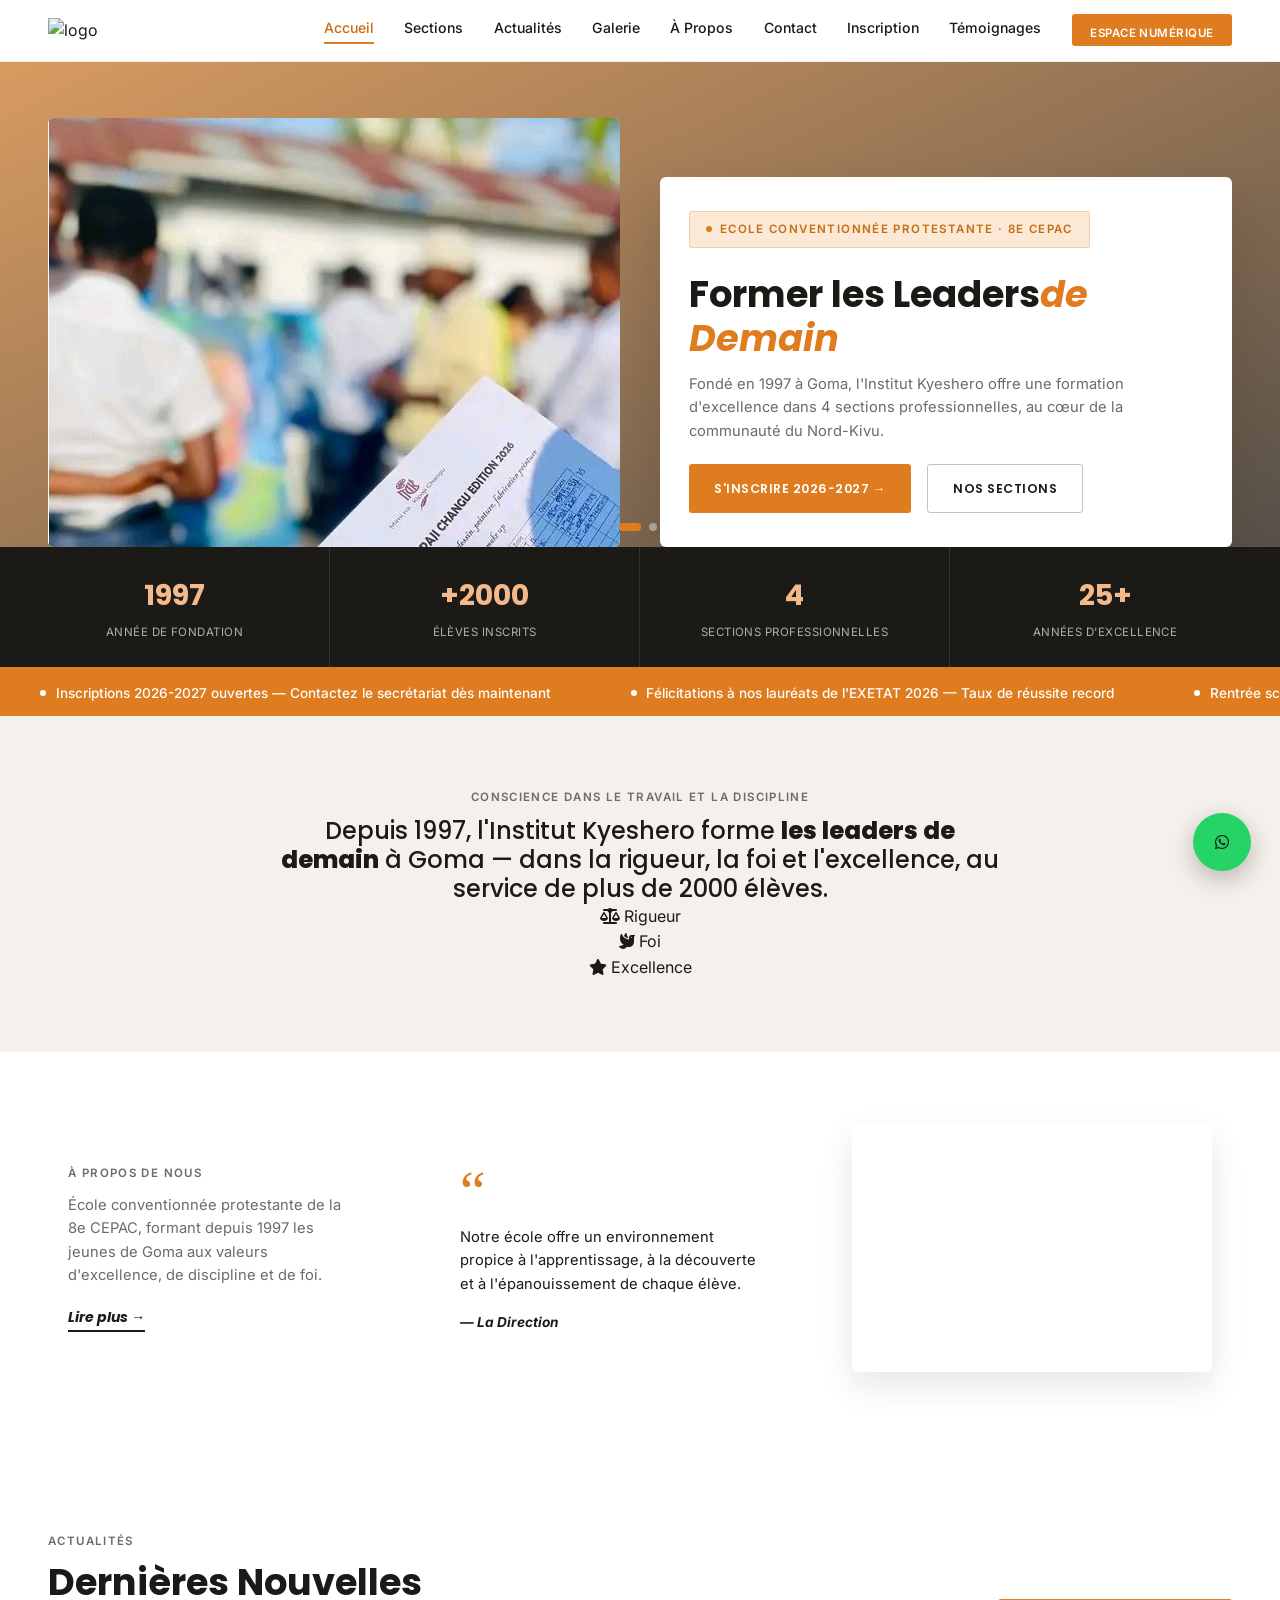
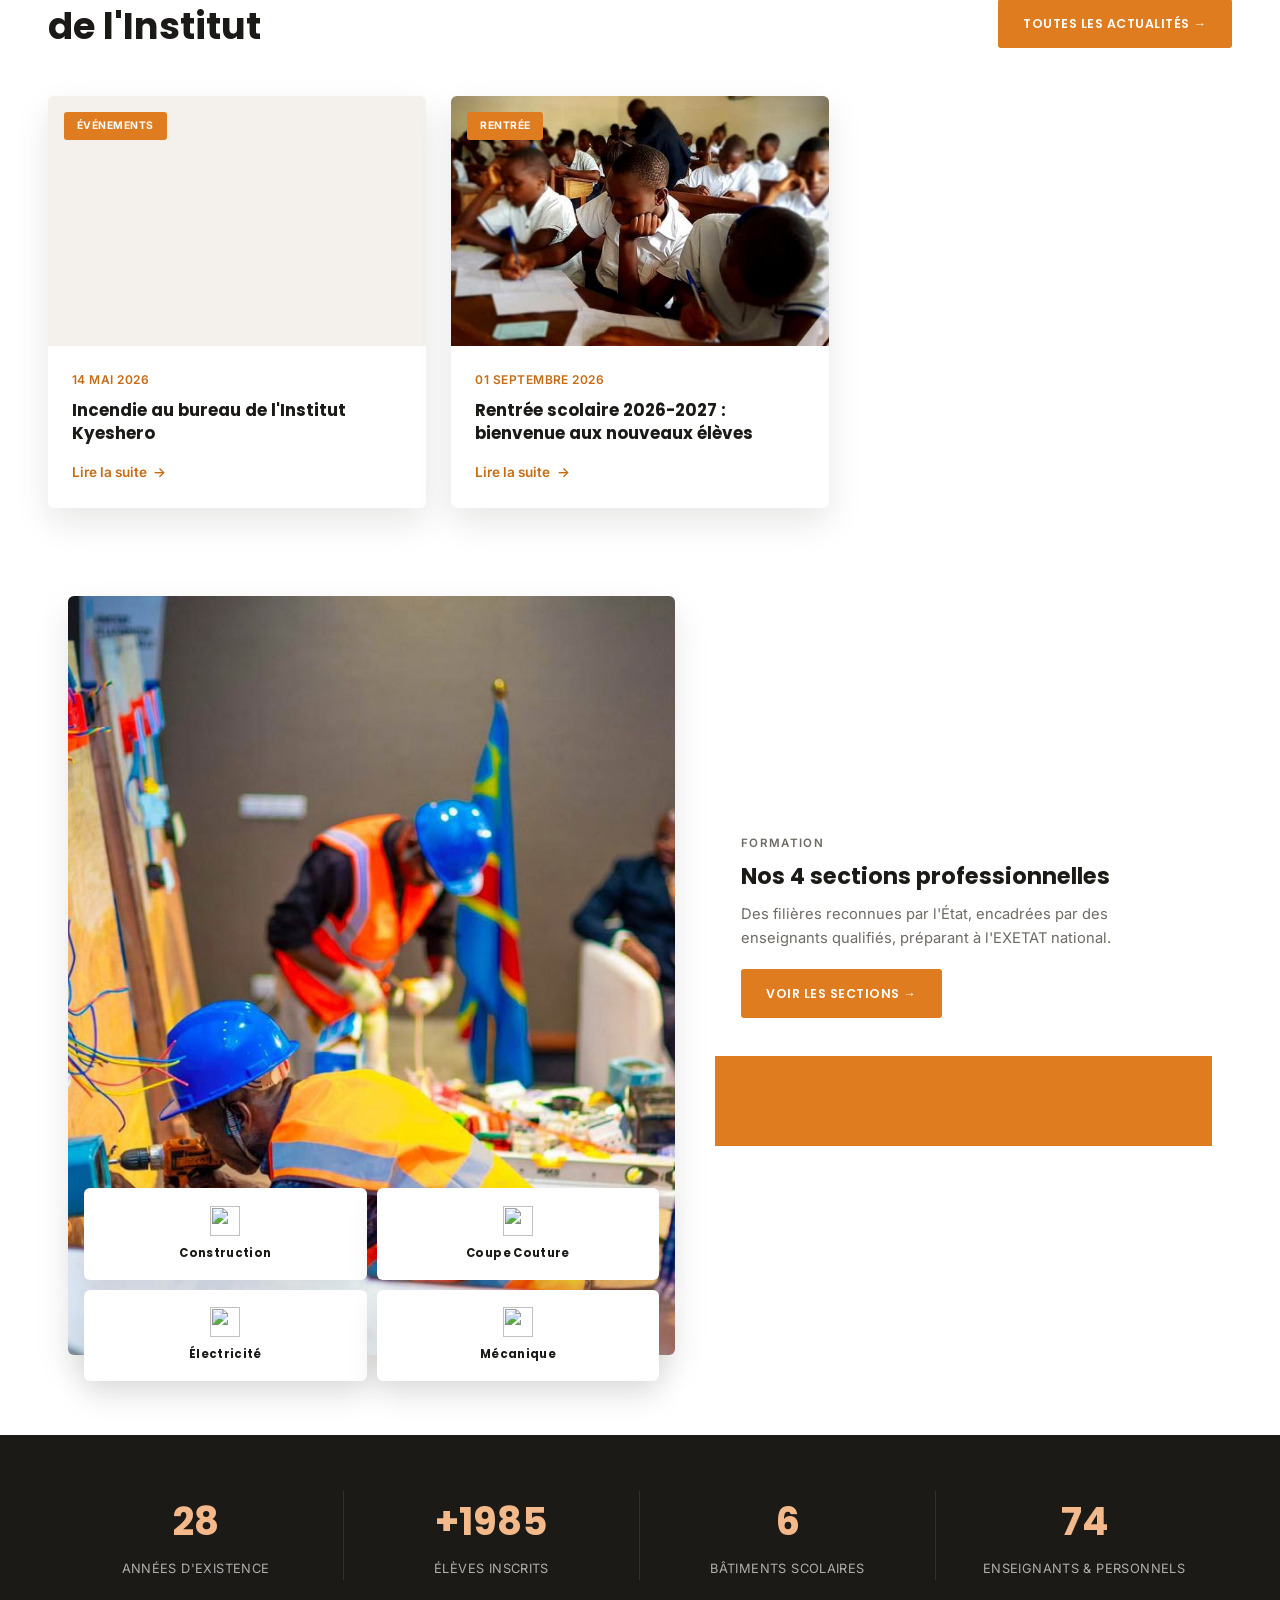
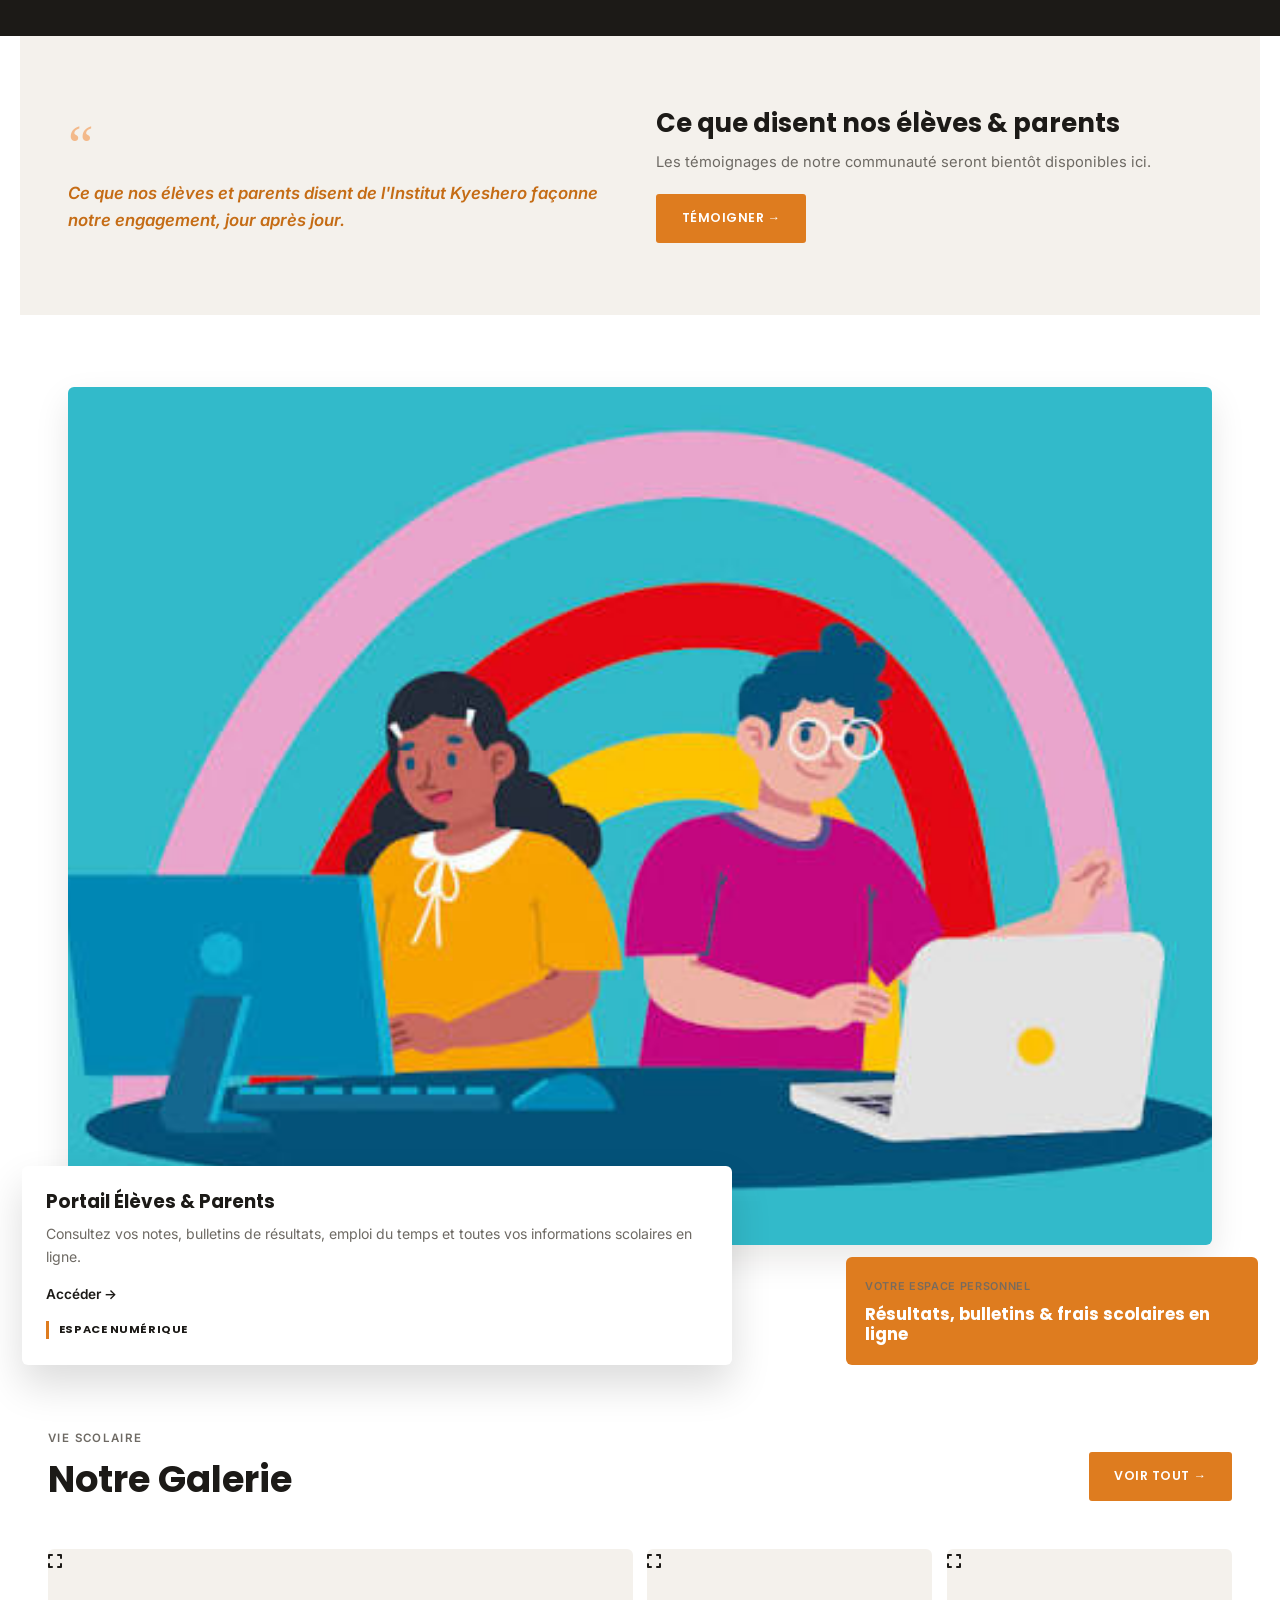
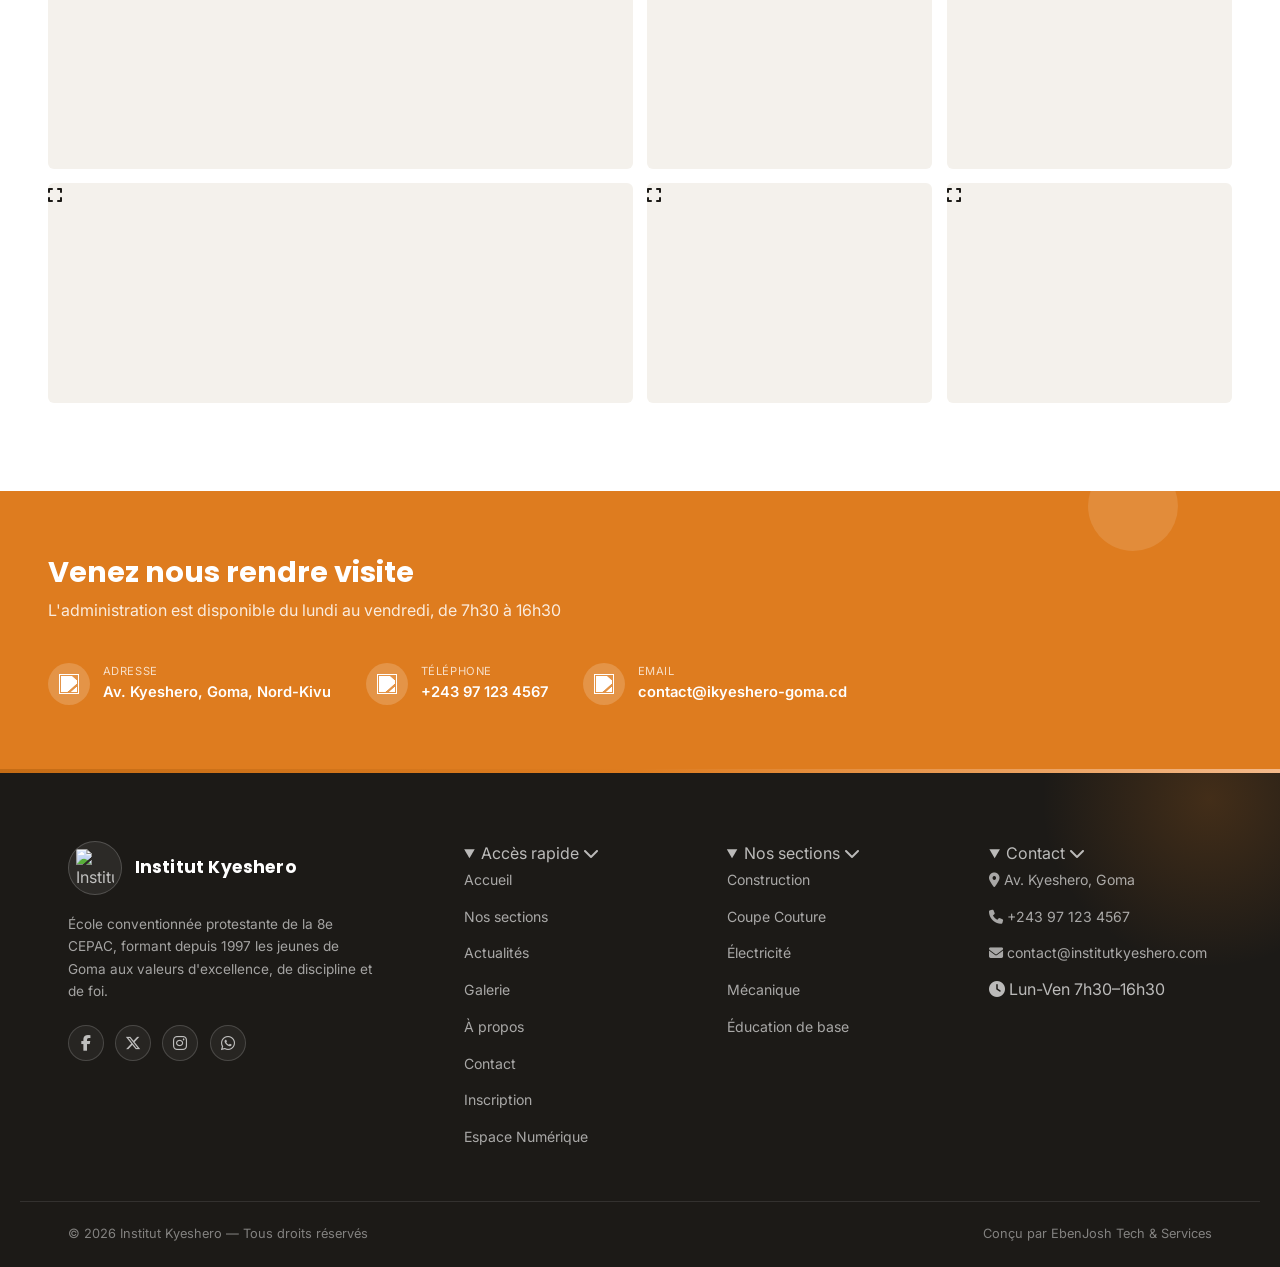
==== commit 55be9088: "modifications" ====
--- a/index.html
+++ b/index.html
@@ -5,11 +5,81 @@
     <meta charset="UTF-8" />
     <meta name="viewport" content="width=device-width,initial-scale=1.0" />
     <title>Institut Kyeshero - Accueil</title>
+    <meta name="description"
+        content="Institut Kyeshero, école conventionnée protestante (8e CEPAC) à Goma depuis 1997. Sections Construction, Coupe Couture, Électricité, Mécanique et Éducation de base. Préinscriptions 2026-2027 ouvertes.">
+    <meta name="keywords"
+        content="Institut Kyeshero, école Goma, CEPAC Goma, Kyeshero, école technique Goma, préinscription Goma, Nord-Kivu école">
+    <meta name="author" content="Institut Kyeshero">
+    <meta name="robots" content="index, follow">
+    <link rel="canonical" href="https://institutkyeshero.com/index.html">
+
+    <!-- Open Graph / réseaux sociaux -->
+    <meta property="og:type" content="website">
+    <meta property="og:site_name" content="Institut Kyeshero">
+    <meta property="og:title" content="Institut Kyeshero | École conventionnée protestante depuis 1997">
+    <meta property="og:description"
+        content="École conventionnée protestante (8e CEPAC) à Goma, formant depuis 1997 aux valeurs d'excellence, de discipline et de foi. Découvrez nos sections et préinscrivez-vous en ligne.">
+    <meta property="og:image" content="https://institutkyeshero.com/logos/logo%20(2).png">
+    <meta property="og:url" content="https://institutkyeshero.com/index.html">
+    <meta property="og:locale" content="fr_FR">
+    <meta name="twitter:card" content="summary_large_image">
+    <meta name="twitter:title" content="Institut Kyeshero">
+    <meta name="twitter:description"
+        content="École conventionnée protestante (8e CEPAC) à Goma depuis 1997 — Construction, Coupe Couture, Électricité, Mécanique, Éducation de base.">
+
     <link
         href="https://fonts.googleapis.com/css2?family=Poppins:wght@400;500;600;700;800&family=Inter:wght@300;400;500;600;700&display=swap"
         rel="stylesheet" />
+    <link rel="stylesheet" href="https://cdnjs.cloudflare.com/ajax/libs/font-awesome/6.5.2/css/all.min.css">
     <link rel="stylesheet" href="style.css">
     <link rel="icon" href="./pictures/logos/logoshaut2.png">
+
+    <!-- Données structurées Google : identité du site -->
+    <script type="application/ld+json">
+    {
+      "@context": "https://schema.org",
+      "@type": "WebSite",
+      "name": "Institut Kyeshero",
+      "url": "https://institutkyeshero.com/"
+    }
+    </script>
+
+    <!-- Données structurées Google (fiche établissement) -->
+    <script type="application/ld+json">
+    {
+      "@context": "https://schema.org",
+      "@type": "School",
+      "name": "Institut Kyeshero",
+      "url": "https://institutkyeshero.com/",
+      "logo": "https://institutkyeshero.com/logos/logo%20(2).png",
+      "description": "École conventionnée protestante (8e CEPAC) à Goma, formant depuis 1997 les jeunes aux valeurs d'excellence, de discipline et de foi.",
+      "foundingDate": "1997",
+      "address": {
+        "@type": "PostalAddress",
+        "streetAddress": "Av. Kyeshero",
+        "addressLocality": "Goma",
+        "addressRegion": "Nord-Kivu",
+        "addressCountry": "CD"
+      },
+      "telephone": "+243971234567",
+      "email": "contact@institutkyeshero.com",
+      "sameAs": [
+        "https://facebook.com/",
+        "https://instagram.com/"
+      ],
+      "hasOfferCatalog": {
+        "@type": "OfferCatalog",
+        "name": "Sections de formation",
+        "itemListElement": [
+          { "@type": "Offer", "itemOffered": { "@type": "Course", "name": "Construction" } },
+          { "@type": "Offer", "itemOffered": { "@type": "Course", "name": "Coupe Couture" } },
+          { "@type": "Offer", "itemOffered": { "@type": "Course", "name": "Électricité" } },
+          { "@type": "Offer", "itemOffered": { "@type": "Course", "name": "Mécanique" } },
+          { "@type": "Offer", "itemOffered": { "@type": "Course", "name": "Éducation de base" } }
+        ]
+      }
+    }
+    </script>
 </head>
 
 <body>
@@ -60,7 +130,8 @@
                 <a href="galerie.html">Galerie</a>
                 <a href="propos.html">À Propos</a>
                 <a href="contacts.html">Contact</a>
-                <!-- <a href="temoignages.html">Témoignages</a> -->
+                <a href="inscriptions.html">Inscription</a>
+                <a href="temoignages.html">Témoignages</a>
                 <a href="espacenumerique.html" class="nav-espace">Espace Numérique</a>
             </div>
             <div class="hamburger" onclick="openMobileNav()">
@@ -81,13 +152,15 @@
                         <p>Conscience dans le travail et la discipline</p>
                     </div> -->
                 </div>
-                <button class="mob-close" onclick="closeMobileNav()">✕</button>
+                <button class="mob-close" onclick="closeMobileNav()"><i class="fa-solid fa-xmark"></i></button>
             </div>
             <a href="index.html">Accueil</a>
             <a href="sections.html">Sections & Formation</a>
             <a href="actualites.html">Actualités</a>
             <a href="galerie.html">Galerie</a>
             <a href="propos.html">À Propos</a>
+            <a href="contacts.html">Contact</a>
+            <a href="inscriptions.html" style="color:var(--gold-light)">Inscription</a>
             <a href="temoignages.html" style="color:var(--gold-light)">Témoignages</a>
             <a href="espacenumerique.html" style="color:var(--gold-light)">Espace Numérique</a>
         </div>
@@ -116,11 +189,8 @@
                             </div>
                         </div>
                     </div>
-                    <!-- <span class="hero-circle" aria-hidden="true"></span> -->
-                    <!-- <div class="hdots" id="heroDots"></div> -->
                 </div>
                 <div class="hero-block">
-                    <div class="hero-orange"></div>
                     <div class="hero-card">
                         <div class="hero-eyebrow">Ecole Conventionnée Protestante · 8e CEPAC</div>
                         <h2>Former les Leaders<em>de Demain</em></h2>
@@ -165,32 +235,48 @@
                         <span class="dot"></span>Inscriptions 2026-2027 ouvertes — Contactez le secrétariat dès
                         maintenant
                     </div>
-                    <!-- <div class="annonce-item">
-            <span class="dot"></span>Félicitations à nos lauréats de l'EXETAT 2026 — Taux de réussite record
-          </div> -->
                     <div class="annonce-item">
-                        <span class="dot"></span>Clôture de l'année scolaire 2025-2026 — Jeudi 2 Juillet 2026
+                        <span class="dot"></span>Félicitations à nos lauréats de l'EXETAT 2026 — Taux de réussite record
+                    </div>
+                    <div class="annonce-item">
+                        <span class="dot"></span>Rentrée scolaire 2026-2027 : bienvenue aux nouveaux élèves
                     </div>
                     <!-- duplicate pour boucle fluide -->
                     <div class="annonce-item">
                         <span class="dot"></span>Inscriptions 2026-2027 ouvertes — Contactez le secrétariat dès
                         maintenant
                     </div>
-                    <!-- <div class="annonce-item">
-            <span class="dot"></span>Félicitations à nos lauréats de l'EXETAT 2026 — Taux de
-            réussite record
-          </div> -->
-                    <div class="annonce-item"><span class="dot">
-                        </span>Clôture de l'année scolaire 2025-2026 — Jeudi 2 Juillet 2026
+                    <div class="annonce-item">
+                        <span class="dot"></span>Félicitations à nos lauréats de l'EXETAT 2026 — Taux de
+                        réussite record
+                    </div>
+                    <div class="annonce-item">
+                        <span class="dot"></span>Rentrée scolaire 2026-2027 : bienvenue aux nouveaux élèves
                     </div>
                 </div>
             </div>
 
             <!-- MISSION -->
             <section class="mission reveal">
+                <span class="mission-circle" aria-hidden="true"></span>
+                <span class="mission-circle-2" aria-hidden="true"></span>
                 <p class="eyebrow center">Conscience dans le travail et la discipline</p>
                 <h2 class="mission-title">Depuis 1997, l'Institut Kyeshero forme <strong>les leaders de demain</strong>
                     à Goma — dans la rigueur, la foi et l'excellence, au service de plus de 2000 élèves.</h2>
+                <div class="mission-values">
+                    <div class="mission-value">
+                        <span class="mission-value-ico"><i class="fa-solid fa-scale-balanced"></i></span>
+                        <span>Rigueur</span>
+                    </div>
+                    <div class="mission-value">
+                        <span class="mission-value-ico"><i class="fa-solid fa-dove"></i></span>
+                        <span>Foi</span>
+                    </div>
+                    <div class="mission-value">
+                        <span class="mission-value-ico"><i class="fa-solid fa-star"></i></span>
+                        <span>Excellence</span>
+                    </div>
+                </div>
             </section>
 
             <!-- A PROPOS -->
@@ -240,7 +326,7 @@
                                 <a href="#" class="news-link">Lire la suite <span class="arrow">→</span></a>
                             </div>
                         </div> -->
-                        <div class="news-card">
+                        <div class="news-card reveal">
                             <div class="news-img tall"
                                 style="background-image:url(./pictures/incendies.jpg); height: 250px;">
                                 <div class="news-category">Événements</div>
@@ -248,39 +334,39 @@
                             <div class="news-body">
                                 <div class="news-date">14 mai 2026</div>
                                 <div class="news-title">Incendie au bureau de l'Institut Kyeshero</div>
-                                <!-- <div class="news-excerpt">
-                                    Le jeudi 14 mai 2026, un incendie s'est déclaré dans les installations de l'Institut Kyeshero (ITK), à Goma, en début d'après-midi.
-                                </div> -->
+                                <!-- <div class="news-excerpt">Le jeudi 14 mai 2026, un incendie s'est déclaré dans les
+                                    installations de l'Institut Kyeshero, à Goma, en début d'après-midi.</div> -->
                                 <a class="news-link" href="actualites.html">Lire la suite
                                     <span class="arrow">→</span>
                                 </a>
                             </div>
                         </div>
                         <!-- Card 2 -->
-                        <div class="news-card">
-                            <div class="news-img"
-                                style="background-image:url(./pictures/recherche_ecole.png); height: 250px;">
+                        <div class="news-card reveal">
+                            <div class="news-img" style="background-image:url('./assets/rentrée.jpeg'); height: 250px;">
                                 <div class="news-category">Rentrée</div>
                             </div>
                             <div class="news-body">
                                 <div class="news-date">01 Septembre 2026</div>
                                 <div class="news-title">Rentrée scolaire 2026-2027 : bienvenue aux nouveaux élèves</div>
-                                <!-- <div class="news-excerpt">L'Institut Kyeshero accueille chaleureusement ses nouveaux élèves pour une année scolaire placée sous le signe de l'excellence.</div> -->
+                                <!-- <div class="news-excerpt">L'Institut Kyeshero accueille chaleureusement ses nouveaux
+                                    élèves pour une année scolaire placée sous le signe de l'excellence.</div> -->
                                 <a class="news-link" href="actualites.html">Lire la suite
                                     <span class="arrow">→</span>
                                 </a>
                             </div>
                         </div>
                         <!-- Card 3 -->
-                        <!-- <div class="news-card">
+                        <!-- <div class="news-card reveal">
                             <div class="news-img" style="background-image:url(./pictures/cloture.jpg); height: 250px;">
                                 <div class="news-category">Annonce</div>
                             </div>
                             <div class="news-body">
                                 <div class="news-date">02 Juillet 2026</div>
                                 <div class="news-title">Clôture de l'année scolaire 2025-2026</div>
-                                <div class="news-excerpt">Élèves, enseignants et parents ont partagé une journée mémorable entre compétitions sportives et animations culturelles.</div>
-                                <a class="news-link" href="/actualites.html">Lire la suite
+                                <div class="news-excerpt">Élèves, enseignants et parents ont partagé une journée
+                                    mémorable entre compétitions sportives et animations culturelles.</div>
+                                <a class="news-link" href="actualites.html">Lire la suite
                                     <span class="arrow">→</span>
                                 </a>
                             </div>
@@ -291,7 +377,7 @@
 
             <!-- SECTIONS -->
             <section class="features reveal" id="sec-sections">
-                <div class="features-photo" style="background-image:url(./pictures/cons.webp)">
+                <div class="features-photo" style="background-image:url(./assets/formationpro\ \(2\).jpg)">
                     <div class="features-cards">
                         <a href="sections.html" class="feature-card">
                             <img class="feature-icon-img" src="./icons/const.png">
@@ -327,22 +413,18 @@
             <div class="stats-band reveal">
                 <div class="stats-grid">
                     <div class="stat-item">
-                        <!-- <span class="stat-icon">📅</span> -->
                         <span class="stat-num"><span class="count-up" data-target="28">0</span></span>
                         <div class="stat-lbl">Années d'existence</div>
                     </div>
                     <div class="stat-item">
-                        <!-- <span class="stat-icon">👨‍🎓</span> -->
                         <span class="stat-num">+<span class="count-up" data-target="2000">0</span></span>
                         <div class="stat-lbl">Élèves inscrits</div>
                     </div>
                     <div class="stat-item">
-                        <!-- <span class="stat-icon">🏫</span> -->
                         <span class="stat-num"><span class="count-up" data-target="6">0</span></span>
                         <div class="stat-lbl">Bâtiments scolaires</div>
                     </div>
                     <div class="stat-item">
-                        <!-- <span class="stat-icon">📚</span> -->
                         <span class="stat-num"><span class="count-up" data-target="75">0</span></span>
                         <div class="stat-lbl">Enseignants & personnels</div>
                     </div>
@@ -365,7 +447,7 @@
 
             <!-- ESPACE ÉLÈVE / PARENT -->
             <section class="enseignants reveal">
-                <div class="ens-photo" style="background-image:url(./pictures/autresimages\ \(2\).jpg)">
+                <div class="ens-photo" style="background-image:url(./assets/espace\ numérique\ \(3\).jpeg)">
                     <div class="ens-card">
                         <h3>Portail Élèves &amp; Parents</h3>
                         <p>Consultez vos notes, bulletins de résultats, emploi du temps et toutes vos informations
@@ -392,28 +474,29 @@
                         <a href="galerie.html" class="btn-gold" style="flex-shrink:0">Voir tout →</a>
                     </div>
                     <div class="gallery-masonry">
-                        <div class="gal-item"
+                        <div class="gal-item reveal"
                             style="background-image:url(./pictures/back\ \(2\).jpg);height:220px;grid-column:span 2">
-                        </div>
-                        <div class="gal-item"
+                            <span class="gal-item-overlay"><i class="fa-solid fa-expand"></i></span>
+                        </div>
+                        <div class="gal-item reveal"
                             style="background-image:url(./pictures/IMG-20260624-WA0052.jpg);height:220px">
-                        </div>
-                        <div class="gal-item" style="background-image:url(./pictures/6eme.jpg);height:220px">
-                        </div>
-                        <div class="gal-item"
+                            <span class="gal-item-overlay"><i class="fa-solid fa-expand"></i></span>
+                        </div>
+                        <div class="gal-item reveal" style="background-image:url(./pictures/6eme.jpg);height:220px">
+                            <span class="gal-item-overlay"><i class="fa-solid fa-expand"></i></span>
+                        </div>
+                        <div class="gal-item reveal"
                             style="background-image:url(./pictures/couture.jpg);height:220px;grid-column:span 2">
-                        </div>
-                        <div class="gal-item"
+                            <span class="gal-item-overlay"><i class="fa-solid fa-expand"></i></span>
+                        </div>
+                        <div class="gal-item reveal"
                             style="background-image:url(./pictures/autresimages\ \(4\).jpg);height:220px">
-                        </div>
-                        <div class="gal-item" style="background-image:url(./pictures/électricien.png);height:220px">
-                        </div>
-                        <!-- <div class="gal-item" style="background-image:url(./pictures/autresimages\ \(2\).jpg);height:220px;grid-column:span 2">
-                        </div>
-                        <div class="gal-item" style="background-image:url(./pictures/autresimages\ \(4\).jpg);height:220px">
-                        </div>
-                        <div class="gal-item" style="background-image:url(./pictures/électricien.png);height:220px">
-                        </div> -->
+                            <span class="gal-item-overlay"><i class="fa-solid fa-expand"></i></span>
+                        </div>
+                        <div class="gal-item reveal"
+                            style="background-image:url(./pictures/électricien.png);height:220px">
+                            <span class="gal-item-overlay"><i class="fa-solid fa-expand"></i></span>
+                        </div>
                     </div>
                 </div>
             </section>
@@ -466,21 +549,23 @@
                 <div class="footer-brand">
                     <div class="footer-logo-row">
                         <div class="logo-emblem">
-                            <img src="./logos/logo (2).png" alt="logo">
+                            <img src="./logos/logo (2).png" alt="Institut Kyeshero">
                         </div>
                         <span class="footer-brand-name">Institut Kyeshero</span>
                     </div>
                     <p class="footer-brand-desc">École conventionnée protestante de la 8e CEPAC, formant depuis 1997
                         les jeunes de Goma aux valeurs d'excellence, de discipline et de foi.</p>
                     <div class="footer-socials">
-                        <a href="#"><img src="./icons/book.png"></a>
-                        <a href="#"><img src="./icons/x.png"></a>
-                        <a href="#"><img src="./icons/insta.png"></a>
-                        <!-- <a href="#"><img src="./icons/whastapp.png"></a> -->
-                    </div>
-                </div>
-                <div class="footer-col">
-                    <h4>Accès rapide</h4>
+                        <a href="#" aria-label="Facebook"><i class="fa-brands fa-facebook-f"></i></a>
+                        <a href="#" aria-label="X"><i class="fa-brands fa-x-twitter"></i></a>
+                        <a href="#" aria-label="Instagram"><i class="fa-brands fa-instagram"></i></a>
+                        <a href="https://wa.me/243971234567" aria-label="WhatsApp" target="_blank"><i
+                                class="fa-brands fa-whatsapp"></i></a>
+                    </div>
+                </div>
+
+                <details class="footer-col" open>
+                    <summary>Accès rapide <i class="fa-solid fa-chevron-down footer-caret"></i></summary>
                     <ul>
                         <li><a href="index.html">Accueil</a></li>
                         <li><a href="sections.html">Nos sections</a></li>
@@ -488,44 +573,47 @@
                         <li><a href="galerie.html">Galerie</a></li>
                         <li><a href="propos.html">À propos</a></li>
                         <li><a href="contacts.html">Contact</a></li>
+                        <li><a href="inscriptions.html">Inscription</a></li>
+                        <li><a href="espacenumerique.html">Espace Numérique</a></li>
                     </ul>
-                </div>
-                <div class="footer-col">
-                    <h4>Sections</h4>
+                </details>
+
+                <details class="footer-col" open>
+                    <summary>Nos sections <i class="fa-solid fa-chevron-down footer-caret"></i></summary>
                     <ul>
-                        <li><a href="#">Construction</a></li>
-                        <li><a href="#">Coupe Couture</a></li>
-                        <li><a href="#">Électricité</a></li>
-                        <li><a href="#">Mécanique</a></li>
-                        <li><a href="#">Education de base</a></li>
+                        <li><a href="sections.html#construction">Construction</a></li>
+                        <li><a href="sections.html#couture">Coupe Couture</a></li>
+                        <li><a href="sections.html#electricite">Électricité</a></li>
+                        <li><a href="sections.html#mecanique">Mécanique</a></li>
+                        <li><a href="sections.html#base">Éducation de base</a></li>
                     </ul>
-                </div>
-                <div class="footer-col">
-                    <h4>Contact</h4>
+                </details>
+
+                <details class="footer-col" open>
+                    <summary>Contact <i class="fa-solid fa-chevron-down footer-caret"></i></summary>
                     <ul>
-                        <li><a href="#">Av. Kyeshero, Goma</a></li>
-                        <li><a href="#">+243 97 123 4567</a></li>
-                        <li><a href="#">contact@ikyeshero-goma.cd</a></li>
-                        <li><a href="#">Lun-Ven 7h30-16h30</a></li>
+                        <li><a href="https://maps.google.com/?q=Institut+Kyeshero+Goma" target="_blank"><i
+                                    class="fa-solid fa-location-dot"></i> Av. Kyeshero, Goma</a></li>
+                        <li><a href="tel:+243971234567"><i class="fa-solid fa-phone"></i> +243 97 123 4567</a></li>
+                        <li><a href="mailto:contact@institutkyeshero.com"><i class="fa-solid fa-envelope"></i>
+                                contact@institutkyeshero.com</a></li>
+                        <li><span><i class="fa-solid fa-clock"></i> Lun-Ven 7h30–16h30</span></li>
                     </ul>
-                </div>
+                </details>
             </div>
             <div class="footer-bottom">
-                <span>&copy; 2026 Institut Kyeshero de Goma — Tous droits réservés</span>
-                <div class="footer-motto">
-                    <span style="font-size:13px;color:rgba(255,255,255,.5)">
-                        Conçu par EbenJosh Tech & Services
-                    </span>
-                </div>
+                <span>&copy; 2026 Institut Kyeshero — Tous droits réservés</span>
+                <span class="footer-credit">Conçu par EbenJosh Tech & Services</span>
             </div>
         </footer>
 
         <!-- WHATSAPP -->
-        <a href="https://wa.me/243971234567" class="wa-btn" target="_blank">
-            <img src="./icons/whastap.png">
+        <a href="https://wa.me/243971234567" class="wa-btn" aria-label="Contacter sur WhatsApp" target="_blank">
+            <i class="fa-brands fa-whatsapp"></i>
         </a>
 
         <script src="index.js"></script>
+        <script src="footer.js"></script>
 </body>
 
 </html>
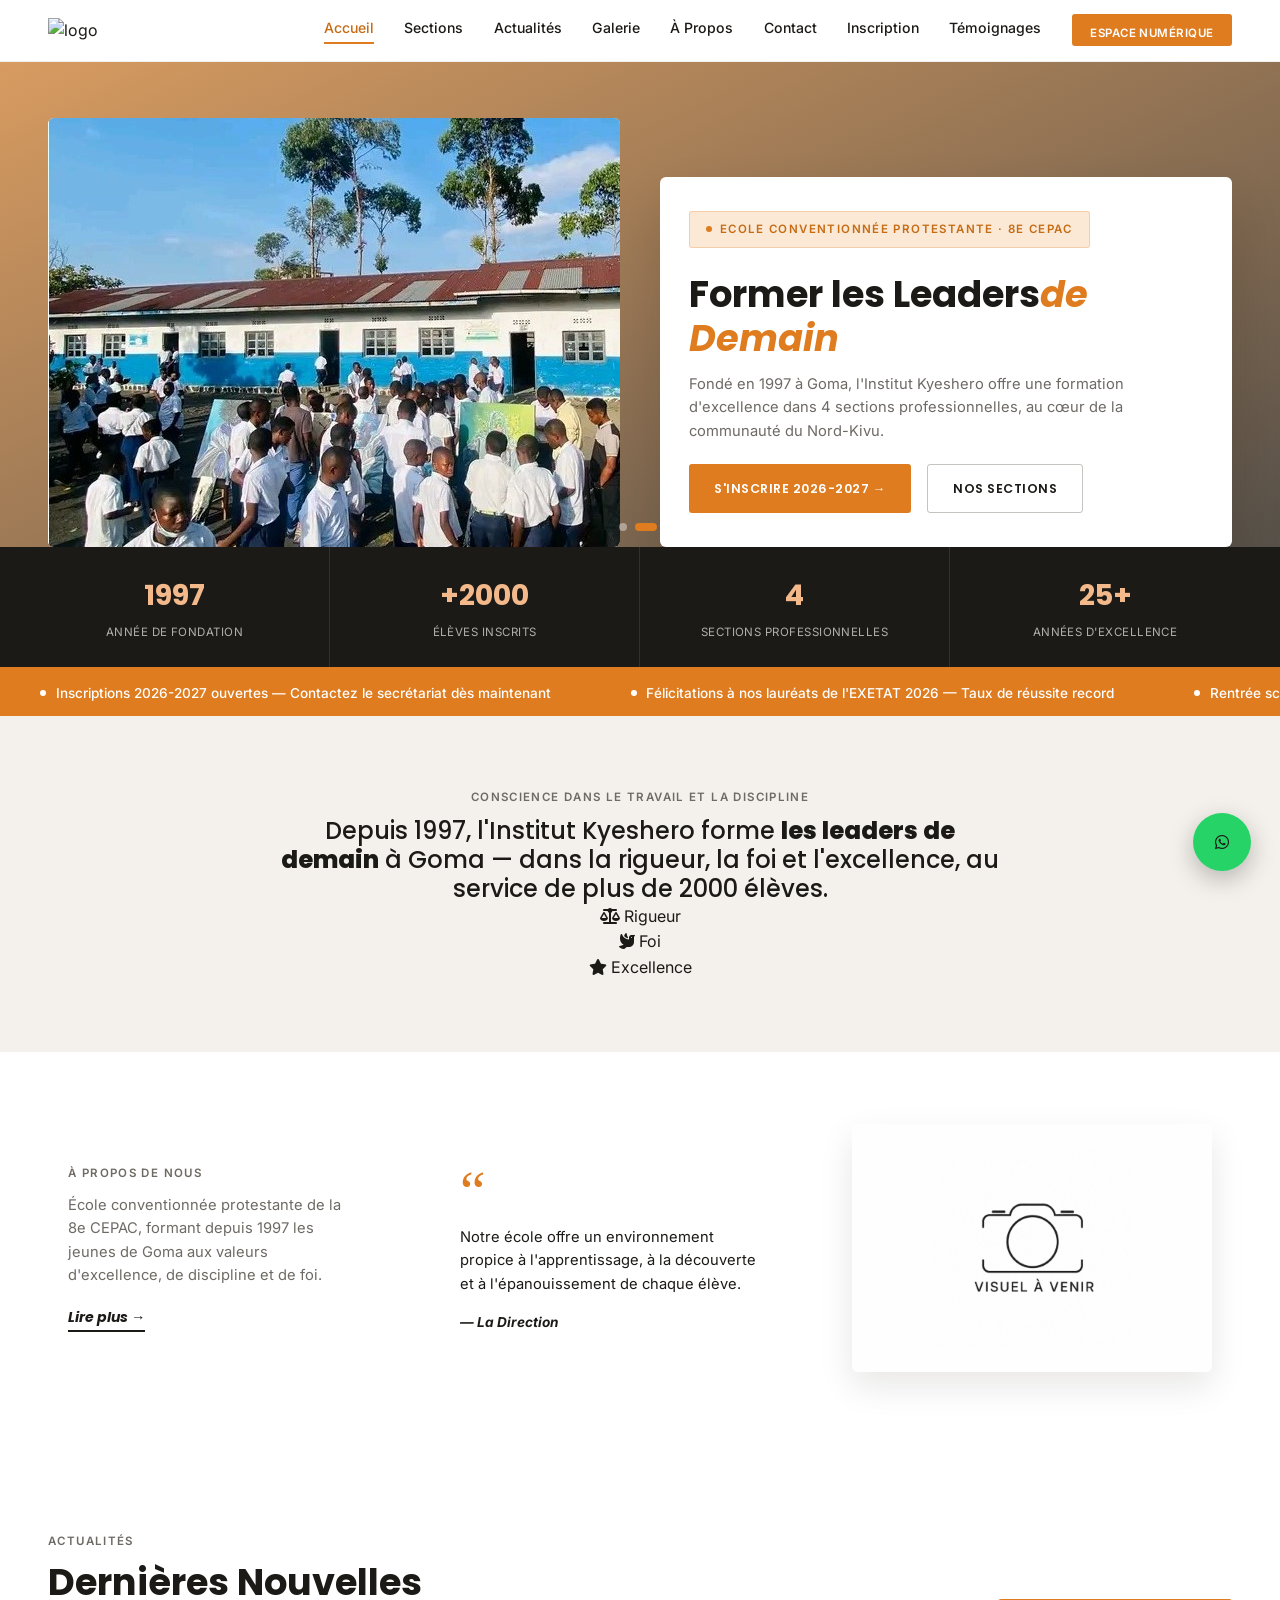
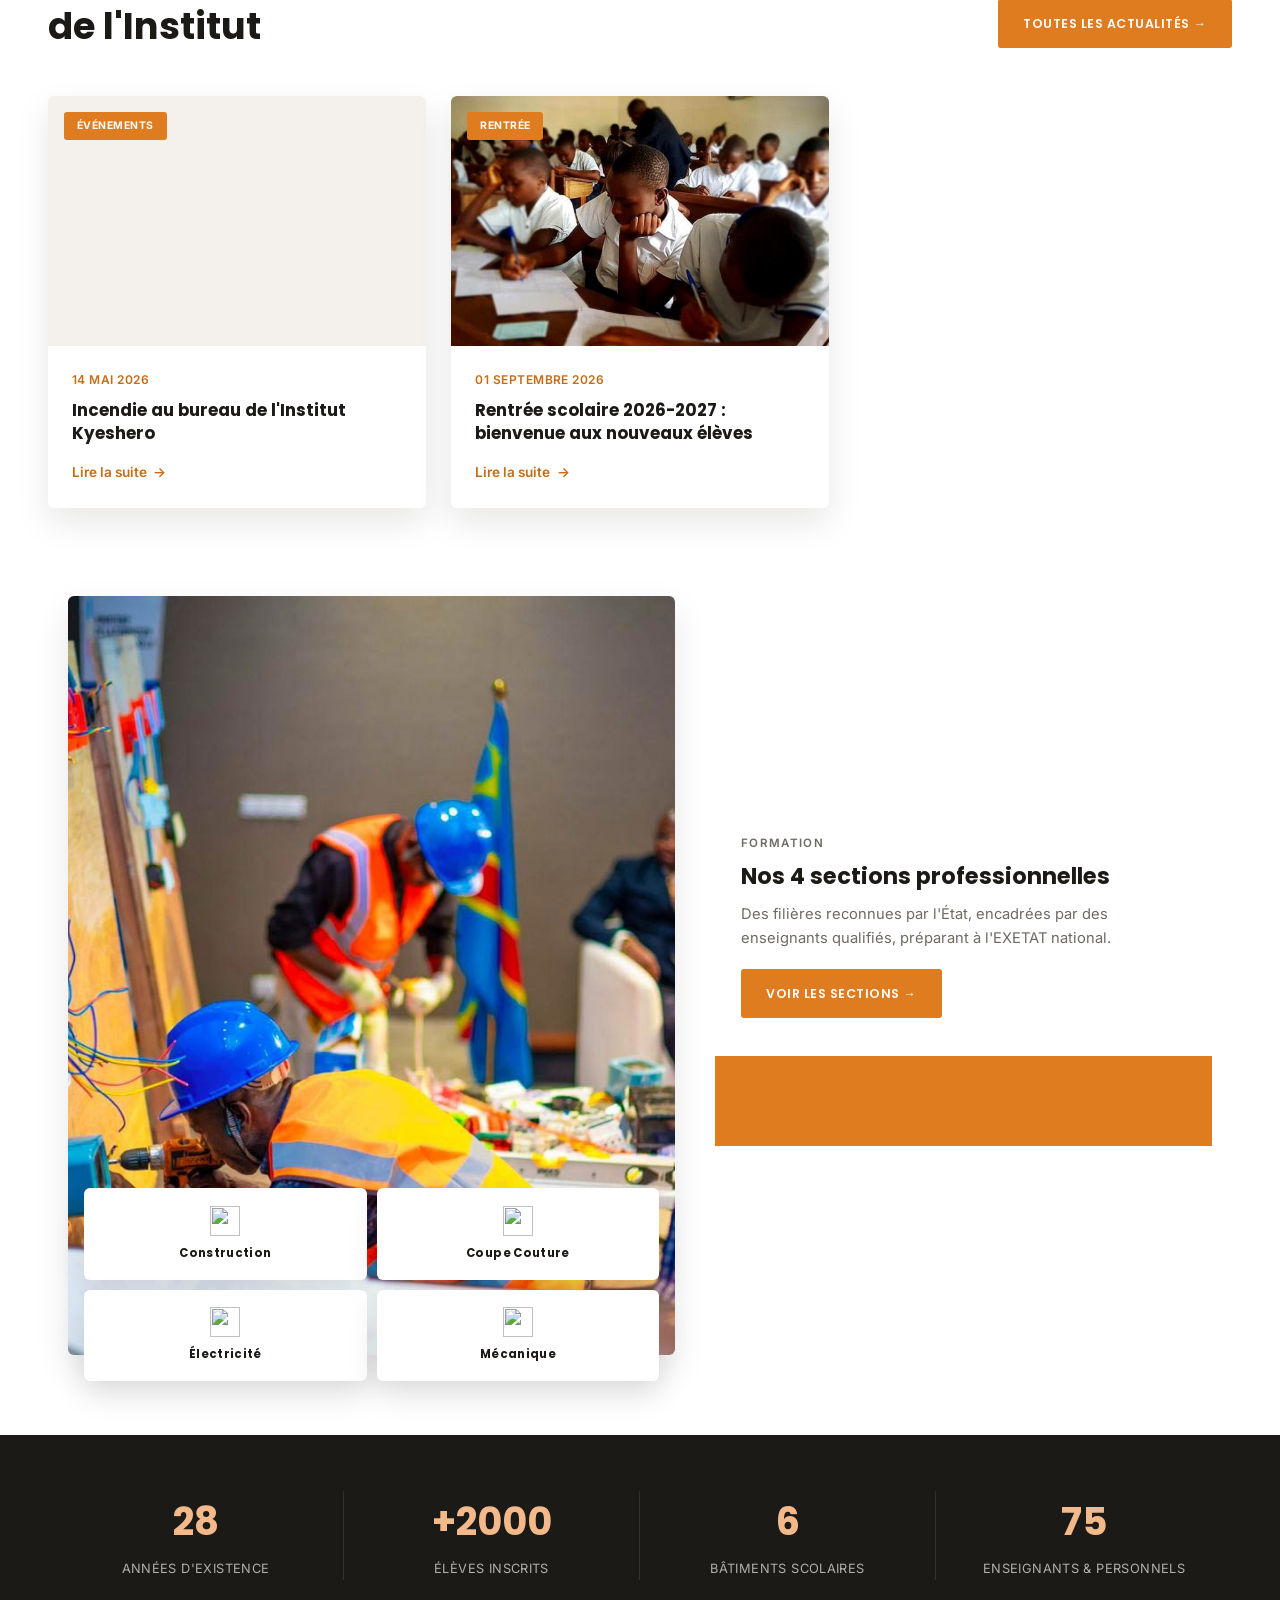
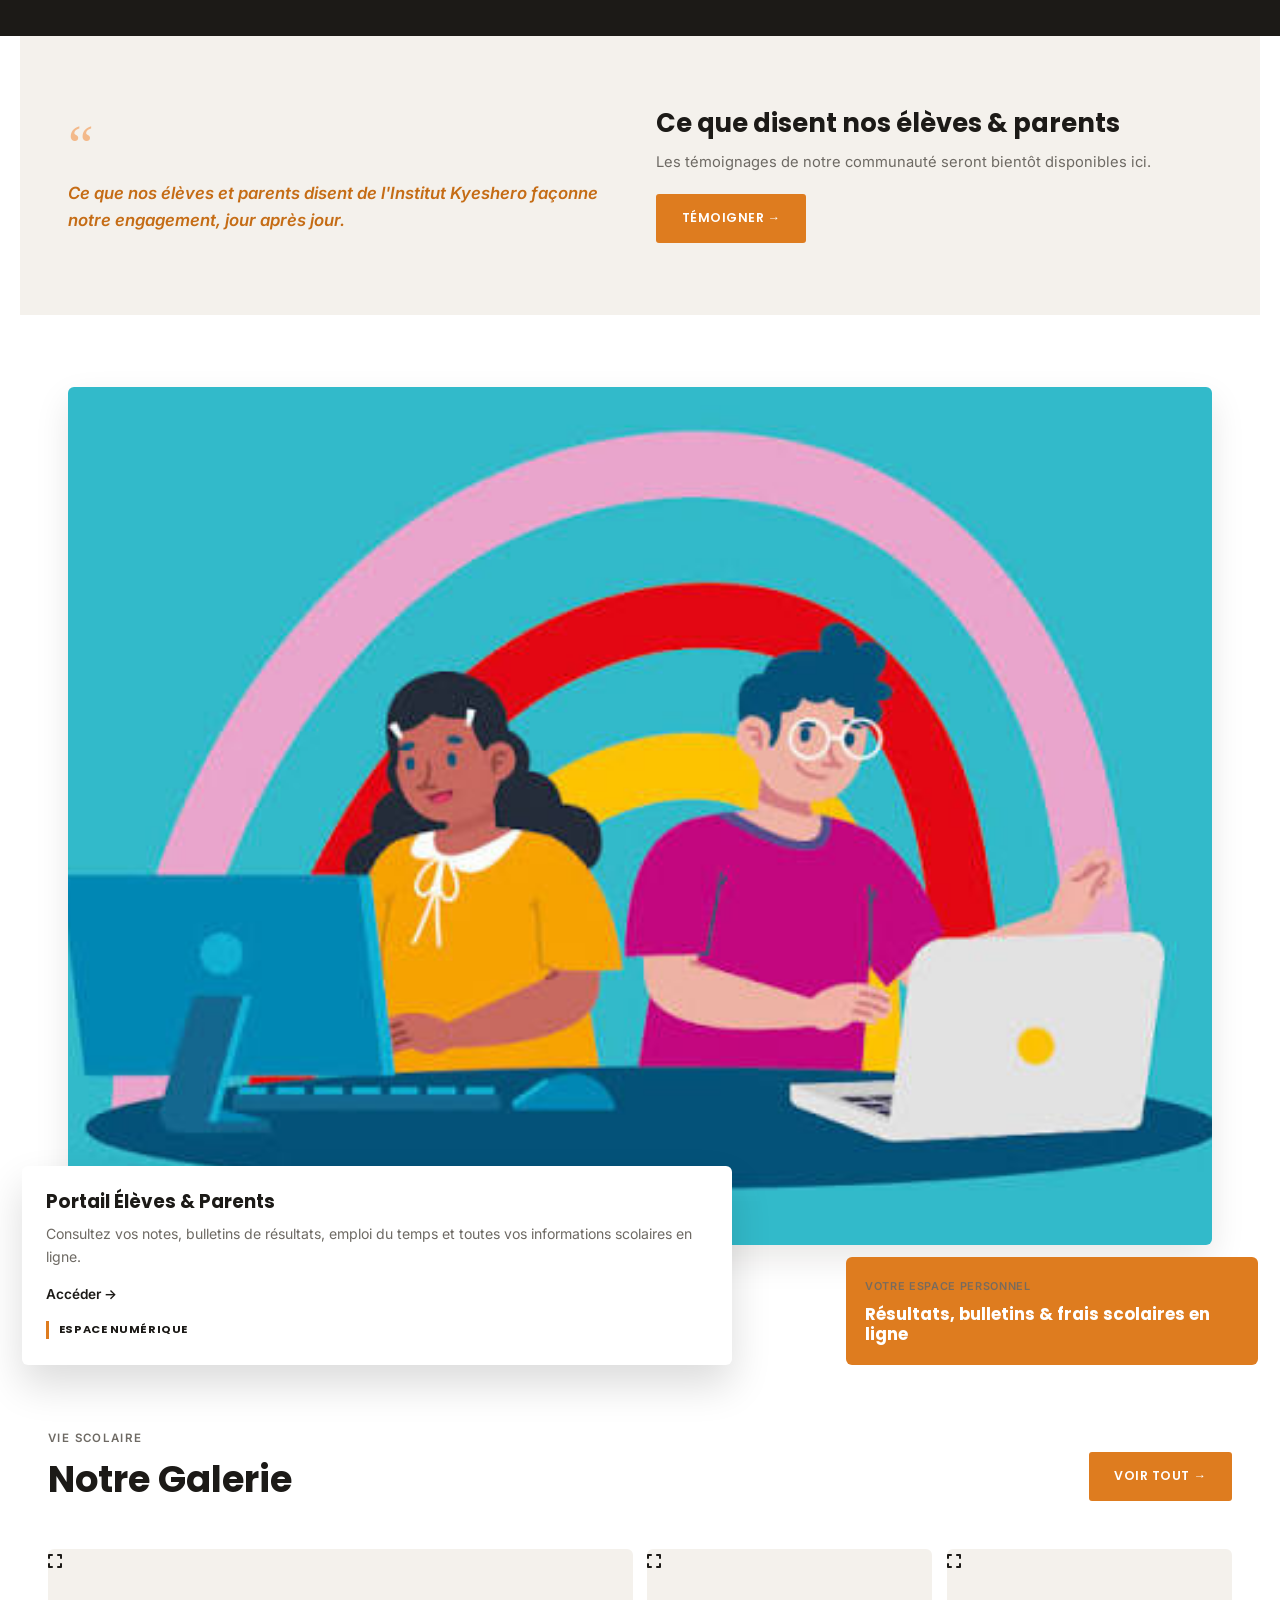
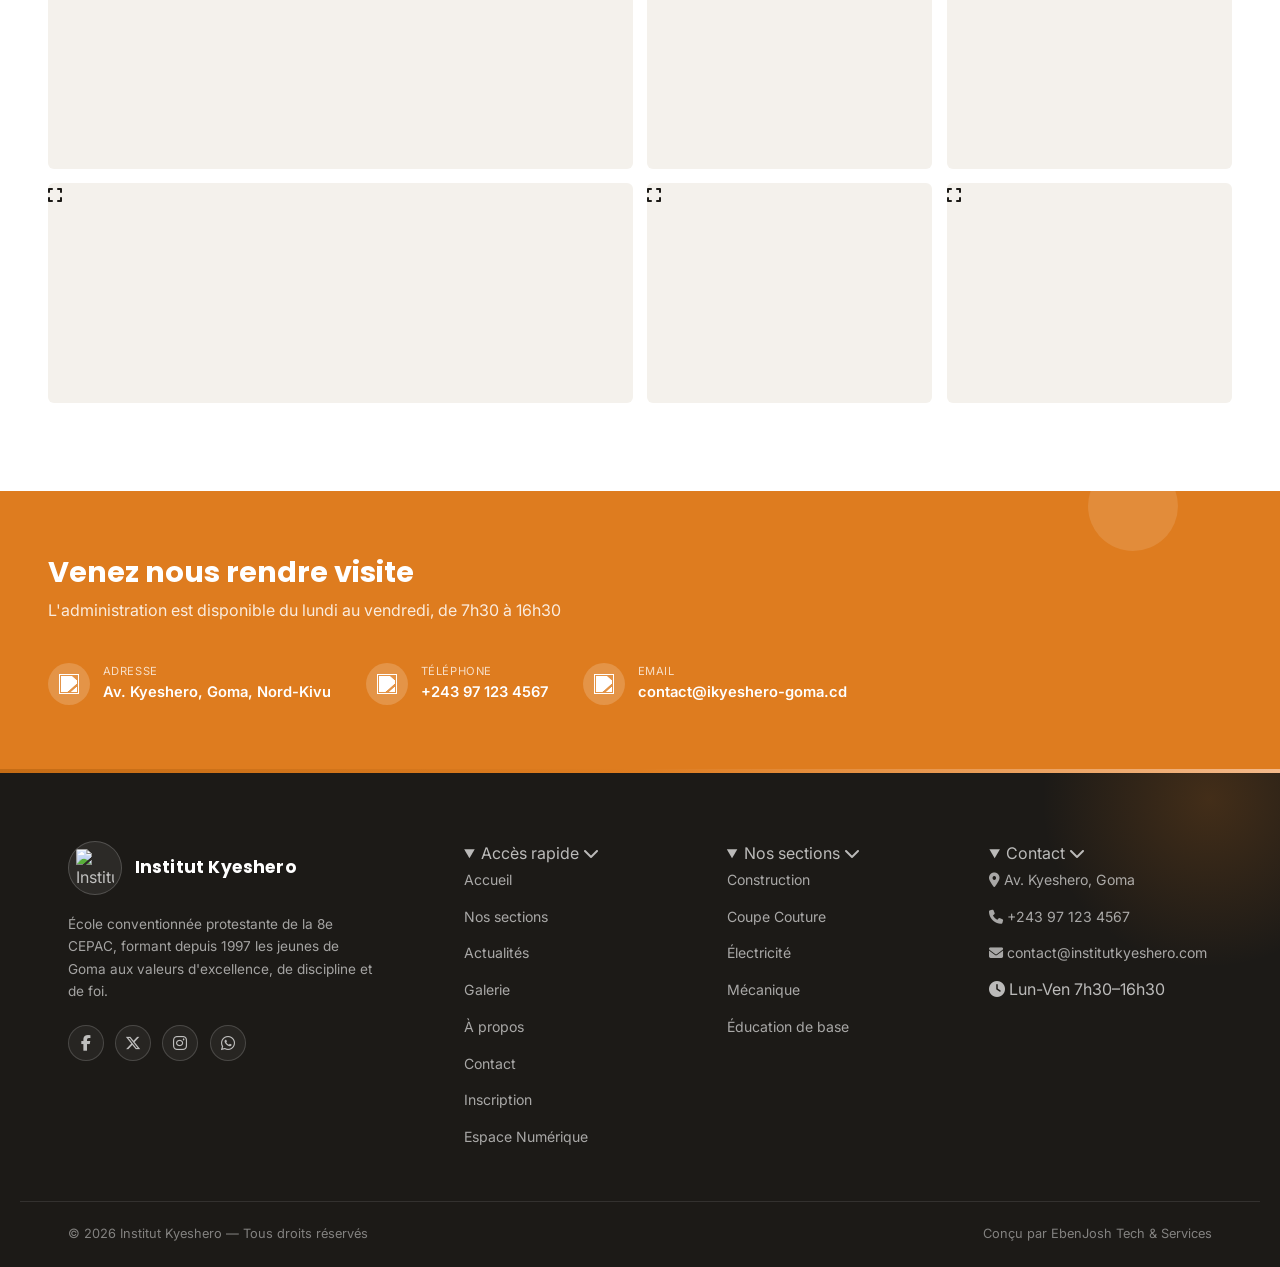
==== commit 70ccdb91: "mise a jour" ====
--- a/index.html
+++ b/index.html
@@ -293,7 +293,7 @@
                         l'épanouissement de chaque élève.</p>
                     <span class="quote-author">— La Direction</span>
                 </div>
-                <div class="apropos-photo" style="background-image:url(./pictures/6eme.jpg)"></div>
+                <div class="apropos-photo" style="background-image:url(./assets/avenir.jpg)"></div>
             </section>
 
 
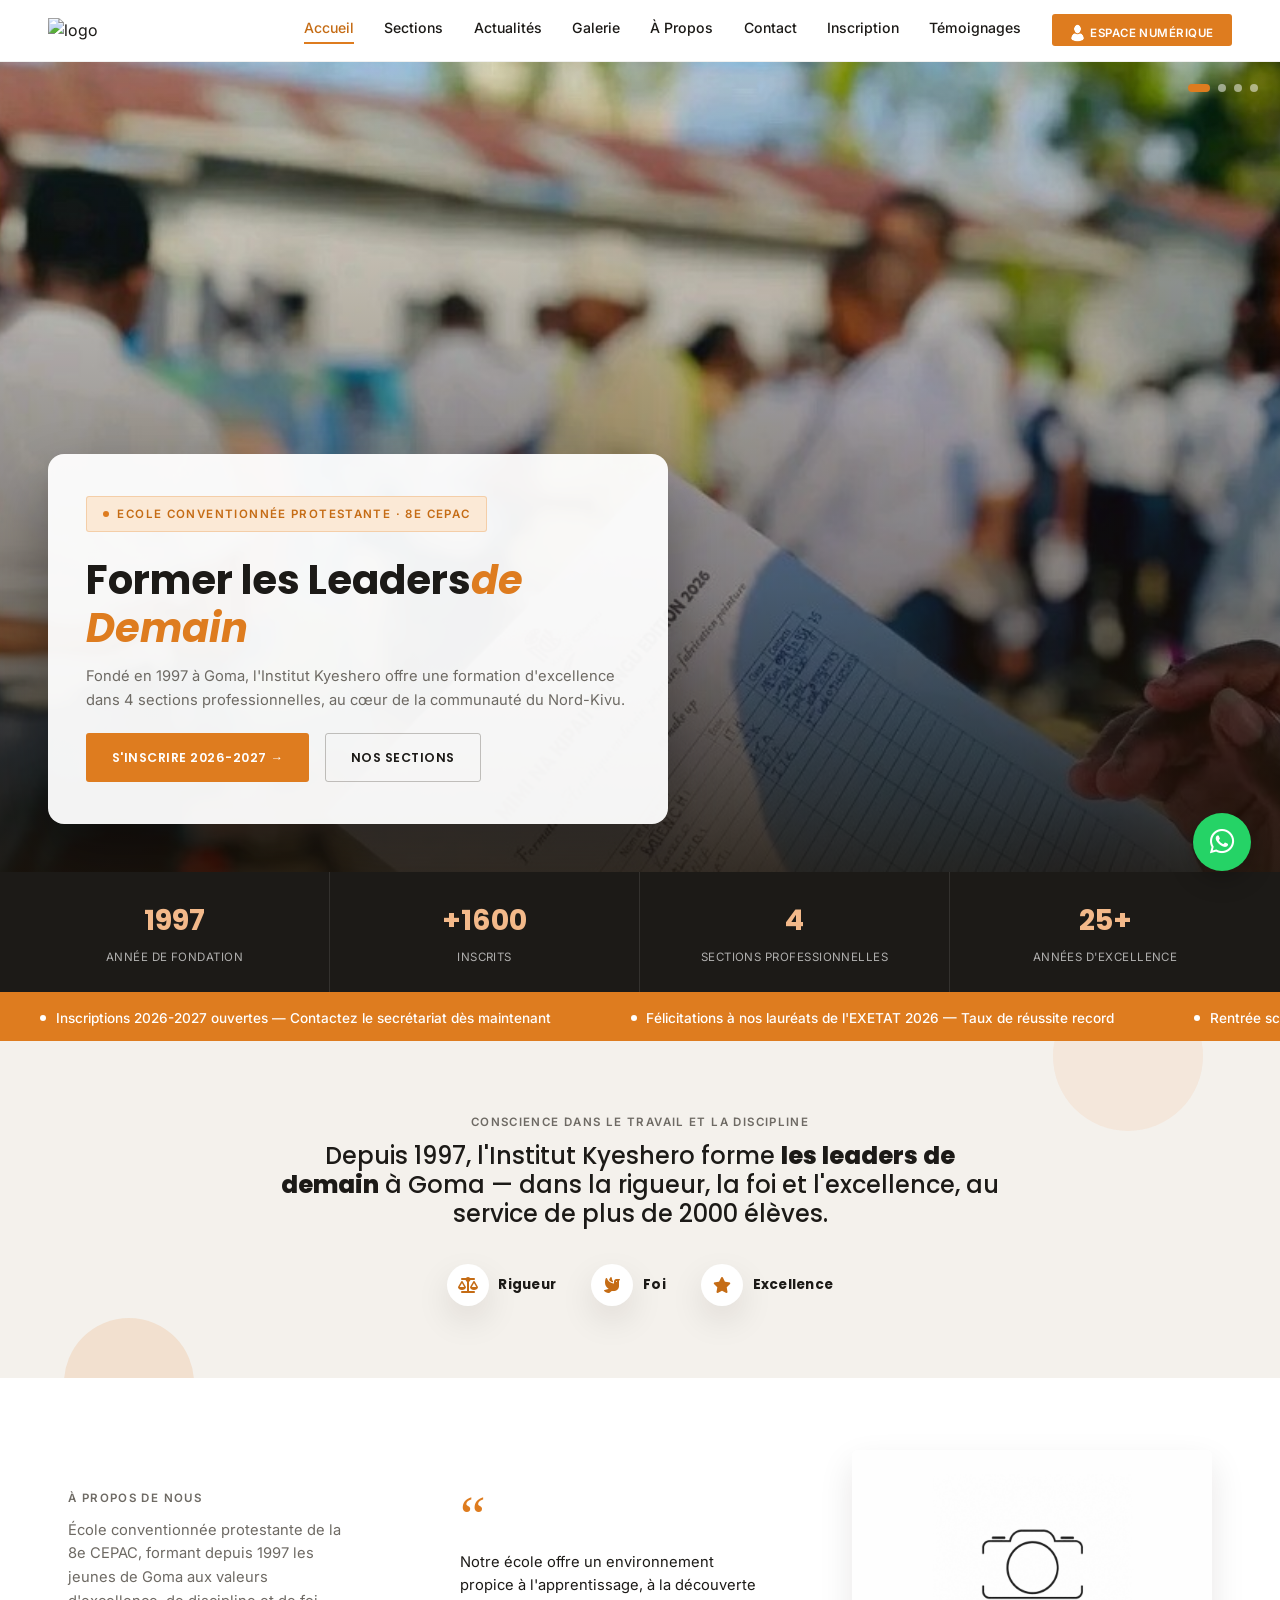
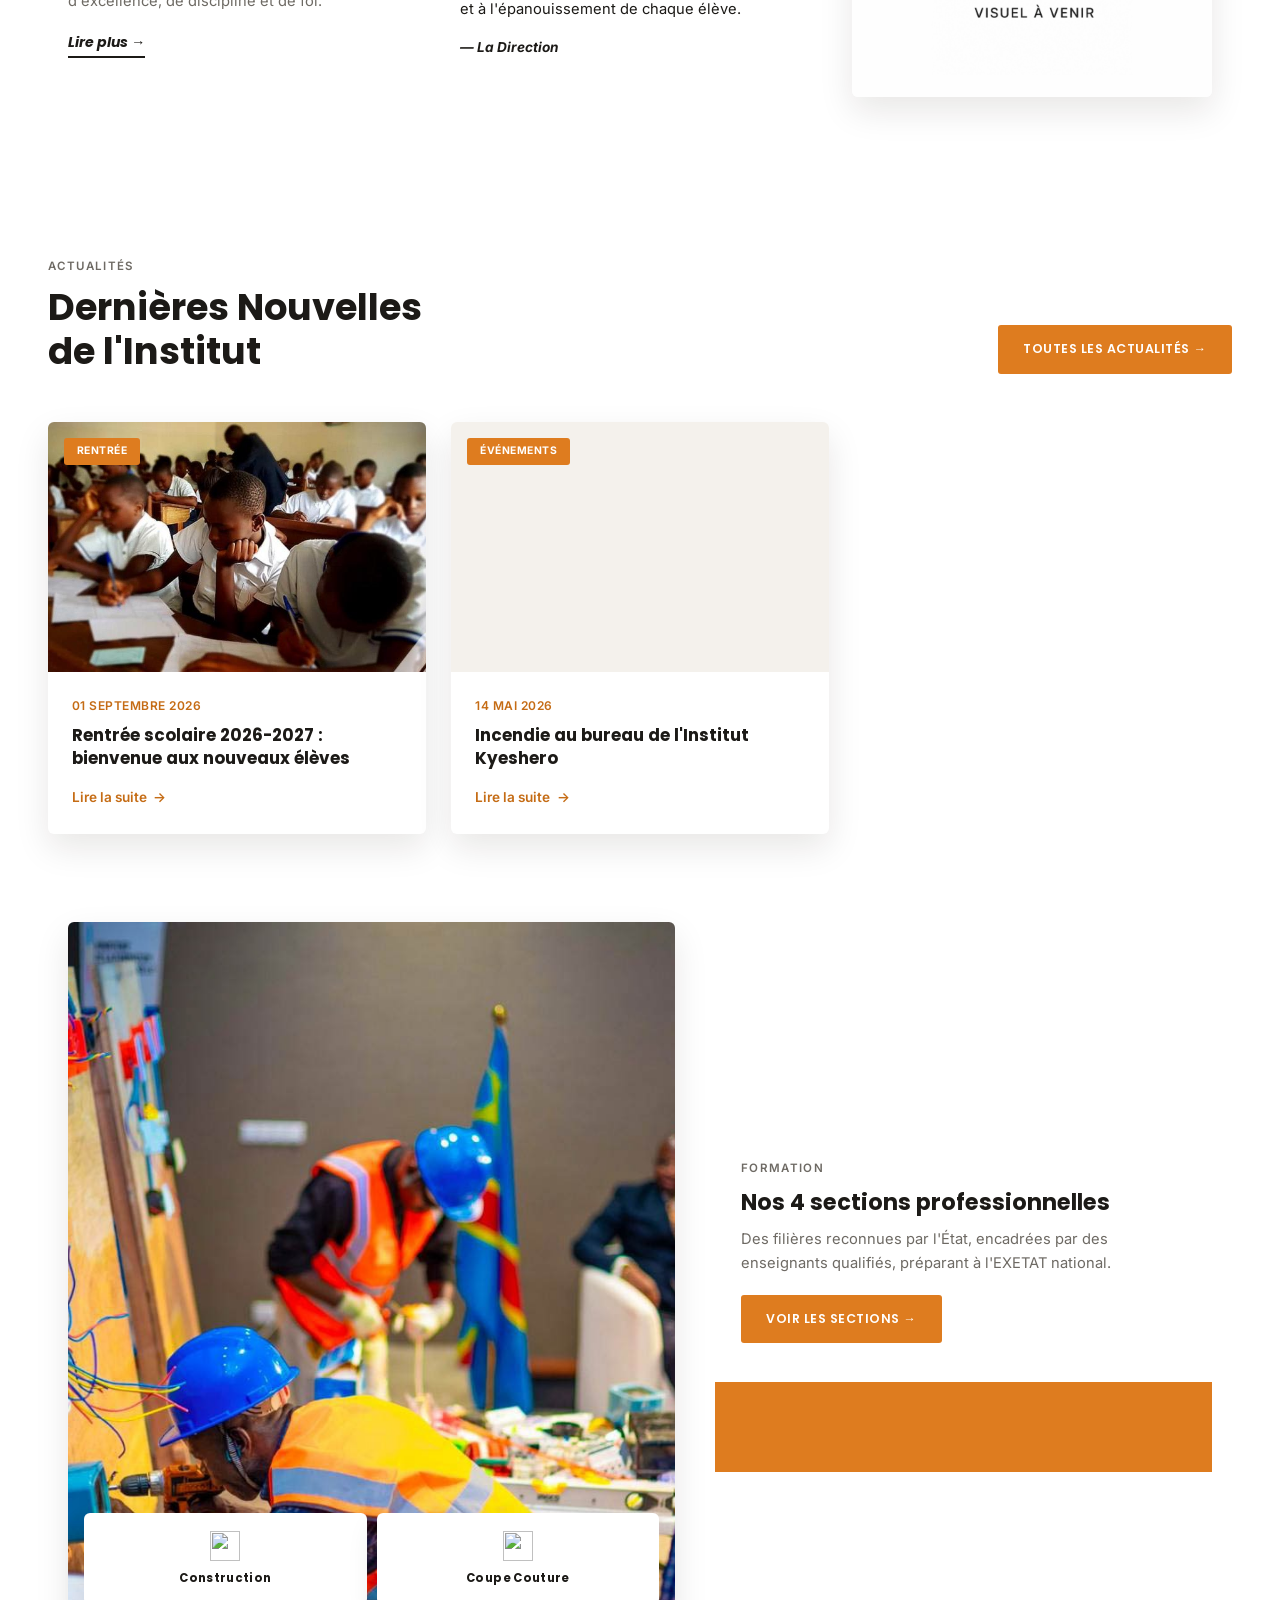
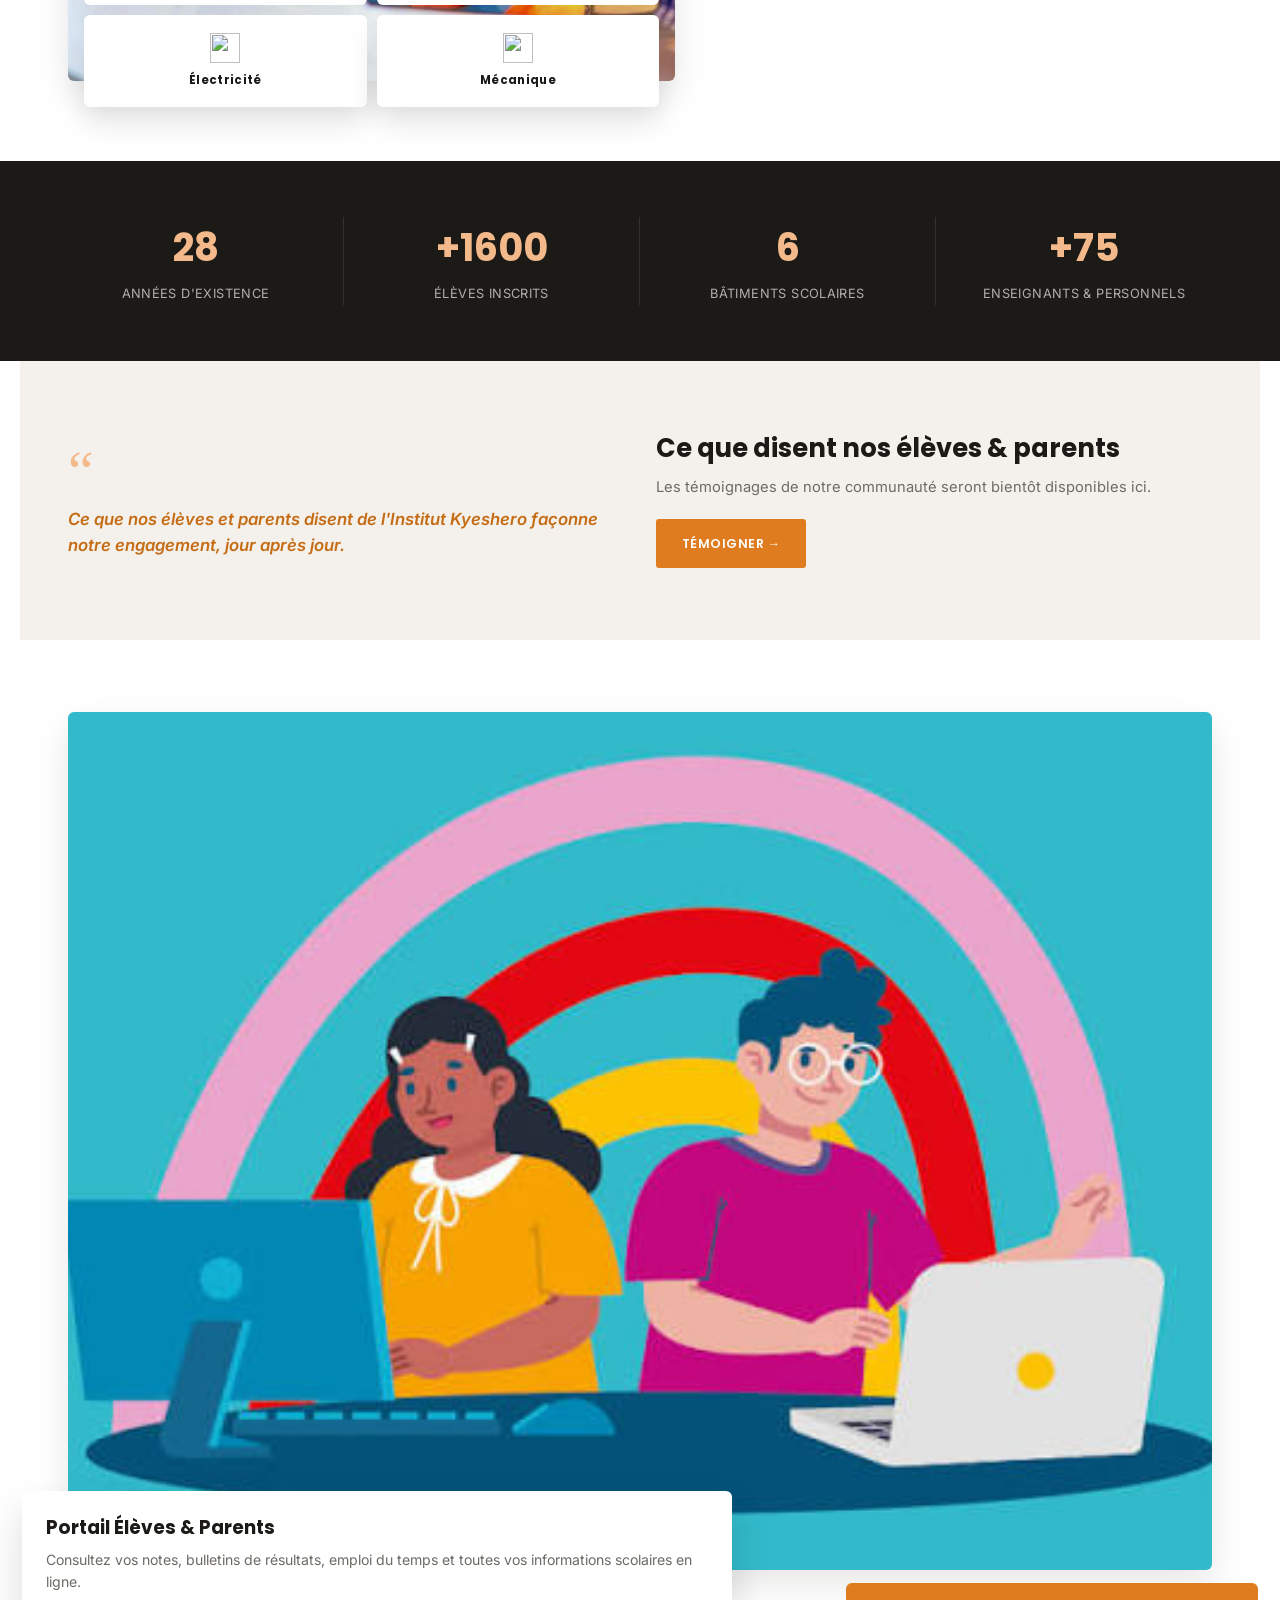
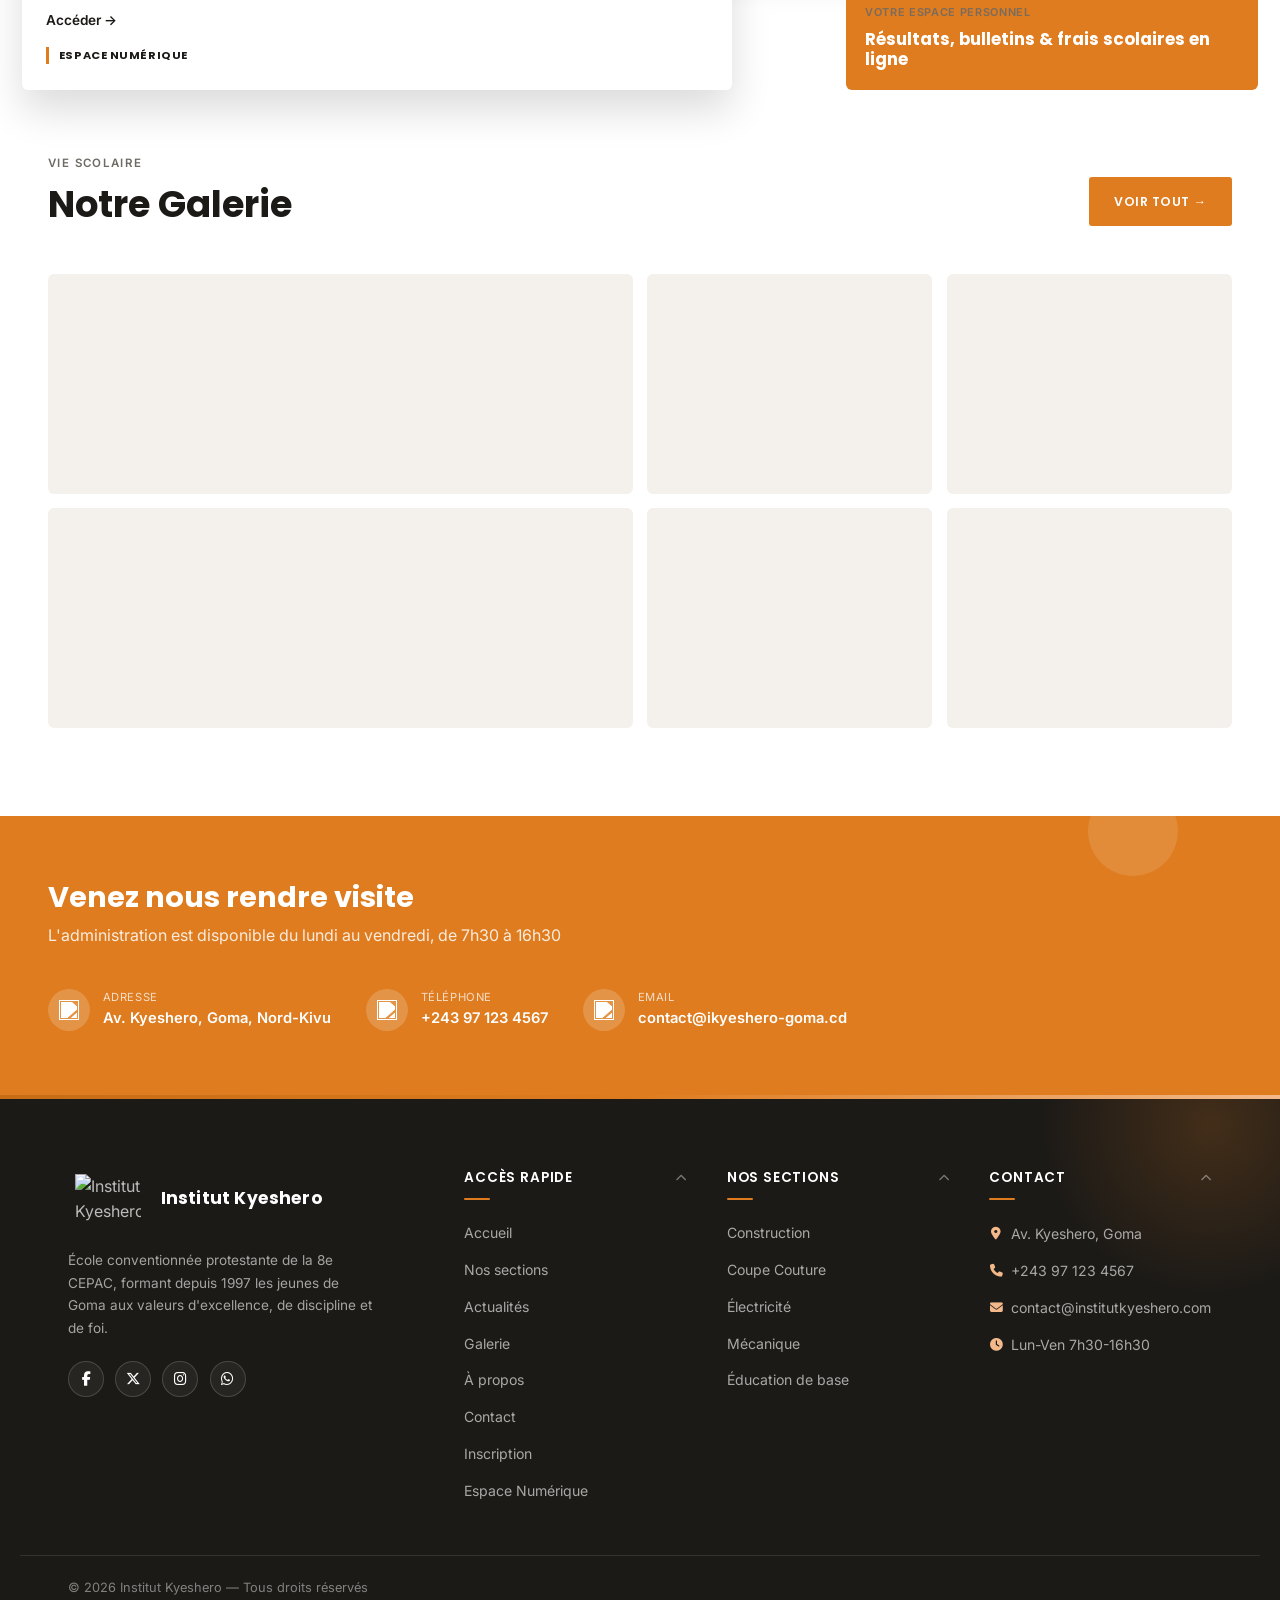
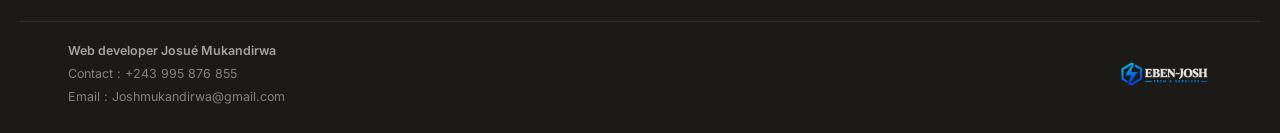
==== commit bdcb3e10: "nouvelle mise a jour" ====
--- a/index.html
+++ b/index.html
@@ -132,7 +132,10 @@
                 <a href="contacts.html">Contact</a>
                 <a href="inscriptions.html">Inscription</a>
                 <a href="temoignages.html">Témoignages</a>
-                <a href="espacenumerique.html" class="nav-espace">Espace Numérique</a>
+                <a href="espacenumerique.html" class="nav-espace">
+                    <img src="./icons/profil connexion (1).png" style="width: 15px;">
+                    Espace Numérique
+                </a>
             </div>
             <div class="hamburger" onclick="openMobileNav()">
                 <span></span><span></span><span></span>
@@ -147,10 +150,12 @@
                     <div class="logo-emblem">
                         <img src="./logos/logo (2).png" alt="logo">
                     </div>
-                    <!-- <div class="logo-text" style="filter:invert(1) brightness(2)">
+                    <div class="logo-text">
                         <h1>Institut Kyeshero</h1>
-                        <p>Conscience dans le travail et la discipline</p>
-                    </div> -->
+                        <p style="font-size: 8px;">
+                            Conscience dans le travail et la discipline
+                        </p>
+                    </div>
                 </div>
                 <button class="mob-close" onclick="closeMobileNav()"><i class="fa-solid fa-xmark"></i></button>
             </div>
@@ -160,9 +165,12 @@
             <a href="galerie.html">Galerie</a>
             <a href="propos.html">À Propos</a>
             <a href="contacts.html">Contact</a>
-            <a href="inscriptions.html" style="color:var(--gold-light)">Inscription</a>
-            <a href="temoignages.html" style="color:var(--gold-light)">Témoignages</a>
-            <a href="espacenumerique.html" style="color:var(--gold-light)">Espace Numérique</a>
+            <a href="inscriptions.html">Inscription</a>
+            <a href="temoignages.html">Témoignages</a>
+            <a href="espacenumerique.html" style="color:var(--gold-light);display: flex; gap: 10px;">
+                <img src="./icons/profil connexion (1).png" style="width: 25px;">
+                Espace Numérique
+            </a>
         </div>
 
         <!-- ─── HOME ─── -->
@@ -214,8 +222,8 @@
                         <div class="lbl">Année de fondation</div>
                     </div>
                     <div class="hero-stat">
-                        <div class="num">+2000</div>
-                        <div class="lbl">Élèves inscrits</div>
+                        <div class="num">+1600</div>
+                        <div class="lbl">inscrits</div>
                     </div>
                     <div class="hero-stat">
                         <div class="num">4</div>
@@ -326,6 +334,22 @@
                                 <a href="#" class="news-link">Lire la suite <span class="arrow">→</span></a>
                             </div>
                         </div> -->
+
+                        <div class="news-card reveal">
+                            <div class="news-img" style="background-image:url('./assets/rentrée.jpeg'); height: 250px;">
+                                <div class="news-category">Rentrée</div>
+                            </div>
+                            <div class="news-body">
+                                <div class="news-date">01 Septembre 2026</div>
+                                <div class="news-title">Rentrée scolaire 2026-2027 : bienvenue aux nouveaux élèves</div>
+                                <!-- <div class="news-excerpt">L'Institut Kyeshero accueille chaleureusement ses nouveaux
+                                    élèves pour une année scolaire placée sous le signe de l'excellence.</div> -->
+                                <a class="news-link" href="actualites.html">Lire la suite
+                                    <span class="arrow">→</span>
+                                </a>
+                            </div>
+                        </div>
+                        <!-- Card 2 -->
                         <div class="news-card reveal">
                             <div class="news-img tall"
                                 style="background-image:url(./pictures/incendies.jpg); height: 250px;">
@@ -336,21 +360,6 @@
                                 <div class="news-title">Incendie au bureau de l'Institut Kyeshero</div>
                                 <!-- <div class="news-excerpt">Le jeudi 14 mai 2026, un incendie s'est déclaré dans les
                                     installations de l'Institut Kyeshero, à Goma, en début d'après-midi.</div> -->
-                                <a class="news-link" href="actualites.html">Lire la suite
-                                    <span class="arrow">→</span>
-                                </a>
-                            </div>
-                        </div>
-                        <!-- Card 2 -->
-                        <div class="news-card reveal">
-                            <div class="news-img" style="background-image:url('./assets/rentrée.jpeg'); height: 250px;">
-                                <div class="news-category">Rentrée</div>
-                            </div>
-                            <div class="news-body">
-                                <div class="news-date">01 Septembre 2026</div>
-                                <div class="news-title">Rentrée scolaire 2026-2027 : bienvenue aux nouveaux élèves</div>
-                                <!-- <div class="news-excerpt">L'Institut Kyeshero accueille chaleureusement ses nouveaux
-                                    élèves pour une année scolaire placée sous le signe de l'excellence.</div> -->
                                 <a class="news-link" href="actualites.html">Lire la suite
                                     <span class="arrow">→</span>
                                 </a>
@@ -417,7 +426,7 @@
                         <div class="stat-lbl">Années d'existence</div>
                     </div>
                     <div class="stat-item">
-                        <span class="stat-num">+<span class="count-up" data-target="2000">0</span></span>
+                        <span class="stat-num">+<span class="count-up" data-target="1600">0</span></span>
                         <div class="stat-lbl">Élèves inscrits</div>
                     </div>
                     <div class="stat-item">
@@ -425,7 +434,7 @@
                         <div class="stat-lbl">Bâtiments scolaires</div>
                     </div>
                     <div class="stat-item">
-                        <span class="stat-num"><span class="count-up" data-target="75">0</span></span>
+                        <span class="stat-num">+<span class="count-up" data-target="75">0</span></span>
                         <div class="stat-lbl">Enseignants & personnels</div>
                     </div>
                 </div>
@@ -556,10 +565,12 @@
                     <p class="footer-brand-desc">École conventionnée protestante de la 8e CEPAC, formant depuis 1997
                         les jeunes de Goma aux valeurs d'excellence, de discipline et de foi.</p>
                     <div class="footer-socials">
-                        <a href="#" aria-label="Facebook"><i class="fa-brands fa-facebook-f"></i></a>
-                        <a href="#" aria-label="X"><i class="fa-brands fa-x-twitter"></i></a>
-                        <a href="#" aria-label="Instagram"><i class="fa-brands fa-instagram"></i></a>
-                        <a href="https://wa.me/243971234567" aria-label="WhatsApp" target="_blank"><i
+                        <a href="#" aria-label="Facebook" class="js-coming-soon"><i
+                                class="fa-brands fa-facebook-f"></i></a>
+                        <a href="#" aria-label="X" class="js-coming-soon"><i class="fa-brands fa-x-twitter"></i></a>
+                        <a href="#" aria-label="Instagram" class="js-coming-soon"><i
+                                class="fa-brands fa-instagram"></i></a>
+                        <a href="#" aria-label="WhatsApp" class="js-coming-soon"><i
                                 class="fa-brands fa-whatsapp"></i></a>
                     </div>
                 </div>
@@ -597,18 +608,27 @@
                         <li><a href="tel:+243971234567"><i class="fa-solid fa-phone"></i> +243 97 123 4567</a></li>
                         <li><a href="mailto:contact@institutkyeshero.com"><i class="fa-solid fa-envelope"></i>
                                 contact@institutkyeshero.com</a></li>
-                        <li><span><i class="fa-solid fa-clock"></i> Lun-Ven 7h30–16h30</span></li>
+                        <li><span><i class="fa-solid fa-clock"></i> Lun-Ven 7h30-16h30</span></li>
                     </ul>
                 </details>
             </div>
             <div class="footer-bottom">
                 <span>&copy; 2026 Institut Kyeshero — Tous droits réservés</span>
-                <span class="footer-credit">Conçu par EbenJosh Tech & Services</span>
+            </div>
+            <div class="footer-dev">
+                <div class="footer-dev-info">
+                    <span>Web developer Josué Mukandirwa</span>
+                    <span>Contact : +243 995 876 855</span>
+                    <span>Email : Joshmukandirwa@gmail.com</span>
+                </div>
+                <div class="footer-dev-logo">
+                    <img src="./logos/ebenjosh-tech-logo.png" alt="EbenJosh Tech & Services">
+                </div>
             </div>
         </footer>
 
         <!-- WHATSAPP -->
-        <a href="https://wa.me/243971234567" class="wa-btn" aria-label="Contacter sur WhatsApp" target="_blank">
+        <a href="#" class="wa-btn js-coming-soon" aria-label="Contacter sur WhatsApp">
             <i class="fa-brands fa-whatsapp"></i>
         </a>
 
--- a/style.css
+++ b/style.css
@@ -136,7 +136,7 @@
 }
 
 .logo-emblem img {
-  width: 60px;
+  width: 70px;
 }
 
 .logo-text h1 {
@@ -191,6 +191,8 @@
 }
 
 .nav-espace {
+  display: flex;
+  gap: 5px;
   background: var(--orange);
   color: var(--white) !important;
   padding: 0.6rem 1.15rem;
@@ -291,41 +293,50 @@
 }
 
 /* ===========================================================
-   HERO
+   HERO — Page d'accueil (photo plein cadre + carte flottante)
    =========================================================== */
 .hero {
   position: relative;
-  min-height: 88vh;
-  display: flex;
-  flex-direction: column;
-  justify-content: center;
+  min-height: 82vh;
+  display: flex;
+  align-items: flex-end;
   overflow: hidden;
-  padding: 4rem 3rem 8rem;
-}
-
+  padding: 2rem 1.3rem 2.4rem;
+}
+
+.hero-media,
 .hero-slides {
   position: absolute;
   inset: 0;
-  z-index: -2;
+  z-index: 0;
 }
 
 .hslide {
   position: absolute;
-  /* width: 10px; */
-  height: 450px;
   inset: 0;
   background-size: cover;
   background-position: center;
-  background-color: var(--cream);
+  background-color: var(--ink);
   opacity: 0;
-  transition: opacity 1.2s ease;
+  transform: scale(1.08);
+  transition: opacity 1.4s ease;
 }
 
 .hslide.active {
   opacity: 1;
-}
-
-/* Fallback visual pattern until real photos are wired in via background-image */
+  animation: heroKenBurns 7s ease-in-out forwards;
+}
+
+@keyframes heroKenBurns {
+  from {
+    transform: scale(1.08);
+  }
+  to {
+    transform: scale(1);
+  }
+}
+
+/* Dégradé de secours tant qu'une photo n'est pas (encore) chargée */
 .hslide-1 {
   background-image: linear-gradient(135deg, #ead9c4, #ddcbb0);
 }
@@ -342,17 +353,26 @@
   background-image: linear-gradient(135deg, #e7d2b4, #d8c09e);
 }
 
+/* La vraie photo est posée ici (voir style inline dans le HTML) :
+   background-size/position lui étaient manquants, d'où l'affichage
+   écrasé/décalé du carrousel constaté sur le rendu. */
 .hslide-overlay {
   position: absolute;
   inset: 0;
-  /* background: linear-gradient(180deg, rgba(28, 26, 23, 0.25) 0%, rgba(28, 26, 23, 0.68) 100%); */
-}
-
-.hero-content {
-  position: relative;
-  z-index: 2;
-  max-width: 680px;
-  color: var(--white);
+  background-size: cover;
+  background-position: center;
+}
+
+.hslide-overlay::after {
+  content: "";
+  position: absolute;
+  inset: 0;
+  background: linear-gradient(
+    180deg,
+    rgba(28, 20, 10, 0.1) 0%,
+    rgba(28, 20, 10, 0.5) 65%,
+    rgba(28, 20, 10, 0.88) 100%
+  );
 }
 
 .hero-eyebrow {
@@ -369,20 +389,6 @@
   margin-bottom: 1.5rem;
 }
 
-.hero-content h2 {
-  font-family: var(--font-head);
-  font-size: clamp(2.2rem, 5vw, 3.6rem);
-  font-weight: 700;
-  color: var(--white);
-  margin-bottom: 1.2rem;
-}
-
-.hero-content h2 em {
-  display: block;
-  font-style: italic;
-  color: var(--orange-light);
-}
-
 .hero-tagline {
   font-size: 1.05rem;
   color: rgba(255, 255, 255, 0.85);
@@ -409,16 +415,42 @@
   text-transform: uppercase;
   padding: 0.9rem 1.6rem;
   border-radius: 3px;
+  position: relative;
+  overflow: hidden;
+  isolation: isolate;
   transition:
     background 0.2s ease,
     transform 0.2s ease,
     box-shadow 0.2s ease;
 }
 
+.btn-gold::before {
+  content: "";
+  position: absolute;
+  inset: 0;
+  z-index: -1;
+  background: linear-gradient(
+    115deg,
+    transparent 20%,
+    rgba(255, 255, 255, 0.35) 45%,
+    transparent 70%
+  );
+  transform: translateX(-120%);
+  transition: transform 0.6s ease;
+}
+
+.btn-gold:hover::before {
+  transform: translateX(120%);
+}
+
 .btn-gold:hover {
   background: var(--orange-dark);
   transform: translateY(-2px);
   box-shadow: 0 10px 24px rgba(222, 124, 31, 0.35);
+}
+
+.btn-gold:active {
+  transform: translateY(0);
 }
 
 .btn-ghost {
@@ -447,8 +479,8 @@
 
 .hdots {
   position: absolute;
-  bottom: 210px;
-  left: 3rem;
+  top: 1.4rem;
+  right: 1.4rem;
   display: flex;
   gap: 0.5rem;
   z-index: 3;
@@ -458,7 +490,7 @@
   width: 8px;
   height: 8px;
   border-radius: 50%;
-  background: rgba(255, 255, 255, 0.4);
+  background: rgba(255, 255, 255, 0.5);
   cursor: pointer;
   transition:
     background 0.2s ease,
@@ -469,17 +501,6 @@
   background: var(--orange);
   width: 22px;
   border-radius: 5px;
-}
-
-.hero-stats {
-  position: absolute;
-  bottom: 0;
-  left: 0;
-  right: 0;
-  z-index: 3;
-  background: var(--ink);
-  display: grid;
-  grid-template-columns: repeat(4, 1fr);
 }
 
 .hero-stat {
@@ -508,96 +529,36 @@
 }
 
 /* ===========================================================
-   HERO — PAGE D'ACCUEIL (disposition façon prototype :
-   photo + carte blanche superposée + bloc orange)
+   HERO — carte flottante par-dessus la photo.
    Scopé à #view-home pour ne pas impacter le hero des autres pages.
    =========================================================== */
-#view-home .hero {
-  position: relative;
-  min-height: 0;
-  display: grid;
-  grid-template-columns: 1fr;
-  /* max-width: 1240px; */
-  margin: 0 auto;
-  padding: 2.5rem 3rem 2.5rem;
-  overflow: visible;
-  background-image:
-    linear-gradient(155deg, rgba(197, 108, 21, 0.68), rgba(28, 20, 10, 0.74)),
-    url("./pictures/couture.jpg");
-  background-size: cover;
-  background-position: center;
-}
-
-/* #view-home .hero-media {
-  position: relative;
-} */
-
-#view-home .hero-slides {
-  position: relative;
-  inset: auto;
-  z-index: 0;
-  width: 100%;
-  aspect-ratio: 4 / 3;
-  border-radius: var(--radius);
-  overflow: hidden;
-}
-
-#view-home .hslide {
-  position: absolute;
-  inset: 0;
-}
-
-#view-home .hero-circle {
-  position: absolute;
-  top: -22px;
-  right: -14px;
-  width: 92px;
-  height: 92px;
-  border-radius: 50%;
-  background: linear-gradient(135deg, var(--orange-light), var(--orange-dark));
-  box-shadow:
-    0 14px 28px rgba(222, 124, 31, 0.4),
-    0 0 0 6px var(--cream);
-  z-index: 1;
-  display: flex;
-  align-items: center;
-  justify-content: center;
-}
-
-/* #view-home .hero-circle::after {
-  content: "🎓";
-  font-size: 1.9rem;
-  line-height: 1;
-  filter: drop-shadow(0 2px 3px rgba(0, 0, 0, 0.18));
-} */
-
-#view-home .hdots {
-  place-content: center;
-  bottom: 16px;
-  right: 20px;
-  top: auto;
-  z-index: 3;
-}
-
 #view-home .hero-block {
   position: relative;
-  margin: -56px 0 0;
   z-index: 2;
-}
-
-#view-home .hero-orange {
-  display: none;
+  width: 100%;
+  max-width: 620px;
+  animation: heroCardIn 0.8s ease both;
+}
+
+@keyframes heroCardIn {
+  from {
+    opacity: 0;
+    transform: translateY(28px);
+  }
+  to {
+    opacity: 1;
+    transform: translateY(0);
+  }
 }
 
 #view-home .hero-card {
   position: relative;
-  z-index: 2;
-  margin-left: 8%;
-  max-width: none;
-  background: var(--white);
-  padding: 2.1rem 1.8rem;
-  border-radius: var(--radius);
-  box-shadow: 0 26px 50px rgba(28, 20, 10, 0.16);
+  background: rgba(255, 255, 255, 0.95);
+  backdrop-filter: blur(18px);
+  -webkit-backdrop-filter: blur(18px);
+  padding: 2.1rem 1.9rem;
+  border-radius: 16px;
+  box-shadow: 0 30px 60px rgba(0, 0, 0, 0.35);
 }
 
 #view-home .hero-card .hero-eyebrow {
@@ -620,7 +581,7 @@
 
 #view-home .hero-card h2 {
   color: var(--ink);
-  font-size: clamp(1.6rem, 3.2vw, 2.3rem);
+  font-size: clamp(1.7rem, 3.6vw, 2.5rem);
   margin-bottom: 0.8rem;
 }
 
@@ -671,6 +632,17 @@
   }
 }
 
+@media (min-width: 860px) {
+  .hero {
+    min-height: 90vh;
+    padding: 3rem;
+  }
+
+  #view-home .hero-card {
+    padding: 2.6rem 2.4rem;
+  }
+}
+
 /* Bande stats : superposée en absolu à l'origine, désormais bande statique sous le hero */
 .hero-stats-wrap {
   background: var(--ink);
@@ -691,6 +663,91 @@
   background: var(--cream);
   padding: 4.5rem 3rem;
   text-align: center;
+  position: relative;
+  overflow: hidden;
+}
+
+.mission-circle {
+  position: absolute;
+  top: -60px;
+  right: 6%;
+  width: 150px;
+  height: 150px;
+  border-radius: 50%;
+  background: var(--orange-light);
+  opacity: 0.18;
+}
+
+.mission-circle-2 {
+  position: absolute;
+  bottom: -70px;
+  left: 5%;
+  width: 130px;
+  height: 130px;
+  border-radius: 50%;
+  background: var(--orange);
+  opacity: 0.14;
+}
+
+.mission-values {
+  display: flex;
+  justify-content: center;
+  gap: 2.2rem;
+  margin-top: 2.2rem;
+  flex-wrap: wrap;
+  position: relative;
+  z-index: 1;
+}
+
+.mission-value {
+  display: flex;
+  align-items: center;
+  gap: 0.6rem;
+  font-family: var(--font-head);
+  font-weight: 700;
+  font-size: 0.85rem;
+  color: var(--ink);
+  letter-spacing: 0.02em;
+  opacity: 0;
+  transform: translateY(16px);
+  transition:
+    opacity 0.6s ease,
+    transform 0.6s cubic-bezier(0.34, 1.56, 0.64, 1);
+}
+
+.mission.in-view .mission-value {
+  opacity: 1;
+  transform: translateY(0);
+}
+
+.mission.in-view .mission-value:nth-child(2) {
+  transition-delay: 0.12s;
+}
+.mission.in-view .mission-value:nth-child(3) {
+  transition-delay: 0.24s;
+}
+
+.mission-value-ico {
+  width: 42px;
+  height: 42px;
+  border-radius: 50%;
+  background: var(--white);
+  color: var(--orange-dark);
+  display: flex;
+  align-items: center;
+  justify-content: center;
+  font-size: 1rem;
+  box-shadow: var(--shadow);
+  transition:
+    transform 0.3s ease,
+    background 0.3s ease,
+    color 0.3s ease;
+}
+
+.mission-value:hover .mission-value-ico {
+  background: var(--orange);
+  color: #fff;
+  transform: translateY(-4px) rotate(-8deg);
 }
 
 .eyebrow {
@@ -1074,6 +1131,20 @@
   margin: 0 auto;
 }
 
+/* Grille Informations / Pièces requises (page Contact) */
+.contact-grid {
+  display: grid;
+  grid-template-columns: 1fr 1fr;
+  gap: 64px;
+}
+
+@media (max-width: 470px) {
+  .contact-grid {
+    grid-template-columns: 1fr;
+    gap: 32px;
+  }
+}
+
 .section-head-row {
   display: flex;
   justify-content: space-between;
@@ -1119,11 +1190,21 @@
   border-radius: var(--radius);
   overflow: hidden;
   box-shadow: var(--shadow);
-  transition: transform 0.25s ease;
+  transition:
+    transform 0.25s ease,
+    box-shadow 0.25s ease;
 }
 
 .news-card:hover {
   transform: translateY(-6px);
+  box-shadow: 0 18px 34px rgba(28, 20, 10, 0.14);
+}
+
+.news-card.reveal:nth-child(2) {
+  transition-delay: 0.12s;
+}
+.news-card.reveal:nth-child(3) {
+  transition-delay: 0.24s;
 }
 
 .news-img {
@@ -1559,14 +1640,202 @@
   background-position: center;
   background-color: var(--cream);
   border-radius: var(--radius);
+  position: relative;
+  overflow: hidden;
+  cursor: pointer;
   transition:
     transform 0.3s ease,
     box-shadow 0.3s ease;
 }
 
+.gal-item img {
+  position: absolute;
+  inset: 0;
+  width: 100%;
+  height: 100%;
+  object-fit: cover;
+  display: block;
+}
+
 .gal-item:hover {
   transform: scale(1.02);
   box-shadow: var(--shadow);
+}
+
+.gal-item-overlay {
+  position: absolute;
+  inset: 0;
+  display: flex;
+  align-items: center;
+  justify-content: center;
+  background: rgba(28, 20, 10, 0);
+  color: #fff;
+  font-size: 1.3rem;
+  opacity: 0;
+  transition:
+    background 0.3s ease,
+    opacity 0.3s ease;
+}
+
+.gal-item:hover .gal-item-overlay {
+  background: rgba(28, 20, 10, 0.38);
+  opacity: 1;
+}
+
+.gal-item.reveal:nth-child(2) {
+  transition-delay: 0.08s;
+}
+.gal-item.reveal:nth-child(3) {
+  transition-delay: 0.16s;
+}
+.gal-item.reveal:nth-child(4) {
+  transition-delay: 0.24s;
+}
+.gal-item.reveal:nth-child(5) {
+  transition-delay: 0.32s;
+}
+.gal-item.reveal:nth-child(6) {
+  transition-delay: 0.4s;
+}
+
+.gal-item-hidden {
+  display: none !important;
+}
+
+/* ---------- Filtres galerie ---------- */
+.gallery-filters {
+  display: flex;
+  flex-wrap: wrap;
+  gap: 0.6rem;
+  margin-bottom: 1.8rem;
+}
+
+.gallery-filter-btn {
+  font-family: var(--font-body);
+  font-size: 0.92rem;
+  font-weight: 600;
+  color: var(--ink);
+  background: var(--cream);
+  border: 1.5px solid transparent;
+  border-radius: 999px;
+  padding: 0.55rem 1.3rem;
+  cursor: pointer;
+  transition:
+    background 0.25s ease,
+    color 0.25s ease,
+    border-color 0.25s ease;
+}
+
+.gallery-filter-btn:hover {
+  border-color: var(--orange-light);
+}
+
+.gallery-filter-btn.active {
+  background: var(--orange);
+  color: #fff;
+}
+
+.gallery-empty {
+  text-align: center;
+  color: var(--text);
+  padding: 2.5rem 0;
+}
+
+/* ---------- Visionneuse (lightbox) ---------- */
+.lightbox {
+  position: fixed;
+  inset: 0;
+  background: rgba(17, 12, 6, 0.94);
+  display: flex;
+  align-items: center;
+  justify-content: center;
+  opacity: 0;
+  visibility: hidden;
+  transition: opacity 0.3s ease;
+  z-index: 2000;
+  padding: 2rem;
+}
+
+.lightbox.open {
+  opacity: 1;
+  visibility: visible;
+}
+
+.lightbox-figure {
+  max-width: 90vw;
+  max-height: 85vh;
+  margin: 0;
+  text-align: center;
+}
+
+.lightbox-figure img {
+  max-width: 90vw;
+  max-height: 75vh;
+  border-radius: var(--radius);
+  box-shadow: 0 20px 60px rgba(0, 0, 0, 0.5);
+}
+
+.lightbox-figure figcaption {
+  color: var(--orange-light);
+  font-family: var(--font-body);
+  margin-top: 1rem;
+  font-size: 0.95rem;
+}
+
+.lightbox-close,
+.lightbox-nav {
+  position: absolute;
+  background: rgba(255, 255, 255, 0.08);
+  border: none;
+  color: #fff;
+  width: 46px;
+  height: 46px;
+  border-radius: 50%;
+  display: flex;
+  align-items: center;
+  justify-content: center;
+  cursor: pointer;
+  font-size: 1.1rem;
+  transition: background 0.25s ease;
+}
+
+.lightbox-close:hover,
+.lightbox-nav:hover {
+  background: var(--orange);
+}
+
+.lightbox-close {
+  top: 1.5rem;
+  right: 1.5rem;
+}
+
+.lightbox-prev {
+  left: 1.5rem;
+  top: 50%;
+  transform: translateY(-50%);
+}
+
+.lightbox-next {
+  right: 1.5rem;
+  top: 50%;
+  transform: translateY(-50%);
+}
+
+@media (max-width: 640px) {
+  .lightbox-nav {
+    width: 40px;
+    height: 40px;
+  }
+  .lightbox-prev {
+    left: 0.5rem;
+  }
+  .lightbox-next {
+    right: 0.5rem;
+  }
+  .lightbox-close {
+    top: 0.75rem;
+    right: 0.75rem;
+  }
 }
 
 /* ===========================================================
@@ -1699,11 +1968,7 @@
 }
 
 .footer-logo-row .logo-emblem {
-  width: 54px;
-  height: 54px;
-  border-radius: 50%;
-  background: rgba(255, 255, 255, 0.07);
-  border: 1px solid rgba(255, 255, 255, 0.18);
+  width: 80px;
   display: flex;
   align-items: center;
   justify-content: center;
@@ -1761,14 +2026,19 @@
   transform: translateY(-3px);
 }
 
-.footer-socials img {
-  width: 16px;
-  height: 16px;
-  filter: brightness(0) invert(1);
-}
-
-.footer-col h4 {
+.footer-socials i {
+  font-size: 0.9rem;
+  color: var(--white);
+}
+
+.footer-col {
+  border: none;
+}
+
+.footer-col summary {
   position: relative;
+  cursor: pointer;
+  list-style: none;
   color: var(--white);
   font-family: var(--font-head);
   font-size: 0.85rem;
@@ -1777,9 +2047,16 @@
   letter-spacing: 0.06em;
   margin-bottom: 1.3rem;
   padding-bottom: 0.7rem;
-}
-
-.footer-col h4::after {
+  display: flex;
+  align-items: center;
+  justify-content: space-between;
+}
+
+.footer-col summary::-webkit-details-marker {
+  display: none;
+}
+
+.footer-col summary::after {
   content: "";
   position: absolute;
   left: 0;
@@ -1790,16 +2067,39 @@
   background: var(--orange);
 }
 
+.footer-caret {
+  font-size: 0.7rem;
+  color: rgba(255, 255, 255, 0.4);
+  transition: transform 0.25s ease;
+}
+
+.footer-col[open] .footer-caret {
+  transform: rotate(180deg);
+}
+
 .footer-col li {
   margin-bottom: 0.7rem;
-}
-
-.footer-col a {
+  list-style: none;
+}
+
+.footer-col a,
+.footer-col span {
   font-size: 0.88rem;
   color: rgba(255, 255, 255, 0.62);
+  display: inline-flex;
+  align-items: center;
+  gap: 0.5rem;
   transition:
     color 0.2s ease,
     padding-left 0.2s ease;
+}
+
+.footer-col a i,
+.footer-col span i {
+  color: var(--orange-light);
+  font-size: 0.8rem;
+  width: 14px;
+  text-align: center;
 }
 
 .footer-col a:hover {
@@ -1821,6 +2121,126 @@
   gap: 0.5rem;
   font-size: 0.8rem;
   color: rgba(255, 255, 255, 0.45);
+}
+
+.footer-credit {
+  font-size: 0.75rem;
+  color: rgba(255, 255, 255, 0.4);
+}
+
+/* ===========================================================
+   FOOTER — bloc développeur (sous le copyright)
+   =========================================================== */
+.footer-dev {
+  position: relative;
+  z-index: 1;
+  border-top: 1px solid rgba(255, 255, 255, 0.1);
+  max-width: 1240px;
+  margin: 0 auto;
+  padding: 1.2rem 3rem 1.6rem;
+  display: flex;
+  justify-content: space-between;
+  align-items: center;
+  flex-wrap: wrap;
+  gap: 1rem;
+}
+
+.footer-dev-info {
+  display: flex;
+  flex-direction: column;
+  gap: 0.2rem;
+  font-size: 0.78rem;
+  color: rgba(255, 255, 255, 0.45);
+}
+
+.footer-dev-info span:first-child {
+  color: rgba(255, 255, 255, 0.6);
+  font-weight: 600;
+}
+
+.footer-dev-logo img {
+  height: 32px;
+  width: auto;
+  display: block;
+  opacity: 0.9;
+}
+
+@media (max-width: 767.98px) {
+  .footer-dev {
+    flex-direction: column;
+    text-align: center;
+    padding: 1.2rem 1.5rem 1.8rem;
+  }
+}
+
+/* ===========================================================
+   TOAST — lien pas encore disponible
+   =========================================================== */
+.coming-soon-toast {
+  position: fixed;
+  left: 50%;
+  bottom: 1.8rem;
+  transform: translateX(-50%) translateY(20px);
+  background: #1a1a1a;
+  color: #fff;
+  padding: 0.85rem 1.4rem;
+  border-radius: 10px;
+  font-size: 0.85rem;
+  font-weight: 500;
+  box-shadow: 0 10px 30px rgba(0, 0, 0, 0.3);
+  z-index: 999;
+  opacity: 0;
+  pointer-events: none;
+  transition: opacity 0.25s ease, transform 0.25s ease;
+  display: flex;
+  align-items: center;
+  gap: 0.6rem;
+  max-width: 90vw;
+  text-align: center;
+}
+
+.coming-soon-toast i {
+  color: var(--orange-light, #ff9a3c);
+}
+
+.coming-soon-toast.show {
+  opacity: 1;
+  transform: translateX(-50%) translateY(0);
+}
+
+@media (max-width: 540px) {
+  .coming-soon-toast {
+    bottom: 5.5rem;
+    font-size: 0.8rem;
+    padding: 0.75rem 1.1rem;
+  }
+}
+
+@media (max-width: 767.98px) {
+  .footer-col {
+    border-bottom: 1px solid rgba(255, 255, 255, 0.1);
+    padding-bottom: 0.9rem;
+    margin-bottom: 0.9rem;
+  }
+
+  .footer-col summary {
+    margin-bottom: 0.9rem;
+  }
+
+  .footer-col[open] ul {
+    animation: footerReveal 0.25s ease;
+  }
+}
+
+@keyframes footerReveal {
+  from {
+    opacity: 0;
+    transform: translateY(-4px);
+  }
+  to {
+    opacity: 1;
+    transform: translateY(0);
+  }
 }
 
 /* ===========================================================
@@ -1846,10 +2266,9 @@
   transform: scale(1.08);
 }
 
-.wa-btn img {
-  width: 28px;
-  height: 28px;
-  filter: brightness(0) invert(1);
+.wa-btn i {
+  font-size: 28px;
+  color: var(--white);
 }
 
 /* ===========================================================
@@ -1869,15 +2288,15 @@
   }
 
   .footer-grid {
-    grid-template-columns: 1.4fr 1fr 1fr;
-  }
-
-  .footer-grid .footer-col:last-child {
+    grid-template-columns: 1fr 1fr;
+  }
+
+  .footer-grid .footer-brand {
     grid-column: span 2;
   }
 }
 
-@media (max-width: 930px) {
+@media (max-width: 1080px) {
   #navbar {
     padding: 0.8rem 1.3rem;
   }
@@ -2004,12 +2423,12 @@
   }
 
   .footer-grid {
-    grid-template-columns: 1fr 1fr;
+    grid-template-columns: 1fr;
     padding: 3rem 1.5rem 2rem;
   }
 
   .footer-grid .footer-brand {
-    grid-column: span 2;
+    grid-column: span 1;
   }
 
   .footer-bottom {
@@ -2030,18 +2449,6 @@
 
   .gallery-masonry > div[style*="span 2"] {
     grid-column: span 1;
-  }
-
-  .footer-grid {
-    grid-template-columns: 1fr;
-  }
-
-  .footer-grid .footer-brand {
-    grid-column: span 1;
-  }
-
-  .hero-content h2 {
-    font-size: 2.1rem;
   }
 
   .wa-btn {
@@ -2053,21 +2460,6 @@
 }
 
 @media (min-width: 860px) {
-  #view-home .hero {
-    grid-template-columns: 1fr 1fr;
-    align-items: end;
-    gap: 2.5rem;
-    padding: 3.5rem 3rem 0;
-  }
-
-  #view-home .hero-block {
-    margin: 0;
-  }
-
-  #view-home .hero-card {
-    margin-left: 0;
-  }
-
   .apropos {
     grid-template-columns: 1fr 1fr 1fr;
     align-items: center;
@@ -2228,6 +2620,51 @@
   color: var(--ink);
 }
 
+/* Animations "stylées" sur les cartes info-tile */
+.info-tile {
+  transition:
+    transform 0.35s cubic-bezier(0.34, 1.56, 0.64, 1),
+    box-shadow 0.35s ease,
+    border-left-color 0.35s ease;
+}
+
+.info-tile:hover {
+  transform: translateY(-7px);
+  box-shadow: 0 16px 32px rgba(28, 20, 10, 0.12);
+  border-left-color: var(--ink);
+}
+
+.info-tile .info-tile-icon {
+  font-size: 15px;
+  transition:
+    transform 0.4s cubic-bezier(0.34, 1.56, 0.64, 1),
+    background 0.35s ease;
+}
+
+.info-tile:hover .info-tile-icon {
+  transform: rotate(-12deg) scale(1.18);
+  background: var(--orange);
+  color: #fff;
+}
+
+.info-tile.reveal {
+  transition:
+    opacity 0.6s ease,
+    transform 0.6s cubic-bezier(0.34, 1.56, 0.64, 1),
+    box-shadow 0.35s ease,
+    border-left-color 0.35s ease;
+}
+
+.info-tile.reveal:nth-child(2) {
+  transition-delay: 0.1s;
+}
+.info-tile.reveal:nth-child(3) {
+  transition-delay: 0.2s;
+}
+.info-tile.reveal:nth-child(4) {
+  transition-delay: 0.3s;
+}
+
 /* État "à venir" illustré (ex : témoignages en attente) */
 .empty-state {
   max-width: 460px;
@@ -2546,3 +2983,92 @@
     padding-left: 20px;
   }
 }
+
+/* ===========================================================
+   FINITIONS PREMIUM — scrollbar, sélection, fondu, retour en haut
+   =========================================================== */
+
+/* Barre de défilement personnalisée (navigateurs Webkit) */
+::-webkit-scrollbar {
+  width: 10px;
+}
+::-webkit-scrollbar-track {
+  background: var(--cream);
+}
+::-webkit-scrollbar-thumb {
+  background: var(--orange-light);
+  border-radius: 999px;
+  border: 2px solid var(--cream);
+}
+::-webkit-scrollbar-thumb:hover {
+  background: var(--orange);
+}
+html {
+  scrollbar-width: thin;
+  scrollbar-color: var(--orange-light) var(--cream);
+}
+
+/* Sélection de texte aux couleurs de la maison */
+::selection {
+  background: var(--orange);
+  color: #fff;
+}
+
+/* Fondu en douceur à l'arrivée sur la page */
+body {
+  opacity: 0;
+  animation: siteFadeIn 0.5s ease forwards;
+  animation-delay: 0.15s;
+}
+@keyframes siteFadeIn {
+  to {
+    opacity: 1;
+  }
+}
+
+/* Bouton "Retour en haut" */
+.back-to-top {
+  position: fixed;
+  right: 24px;
+  bottom: 100px;
+  width: 46px;
+  height: 46px;
+  border-radius: 50%;
+  background: var(--ink);
+  color: var(--orange-light);
+  display: flex;
+  align-items: center;
+  justify-content: center;
+  font-size: 1.05rem;
+  box-shadow: var(--shadow);
+  opacity: 0;
+  visibility: hidden;
+  transform: translateY(12px);
+  transition:
+    opacity 0.3s ease,
+    transform 0.3s ease,
+    visibility 0.3s,
+    background 0.25s ease,
+    color 0.25s ease;
+  z-index: 900;
+  cursor: pointer;
+}
+.back-to-top.visible {
+  opacity: 1;
+  visibility: visible;
+  transform: translateY(0);
+}
+.back-to-top:hover {
+  background: var(--orange);
+  color: #fff;
+}
+
+@media (max-width: 640px) {
+  .back-to-top {
+    right: 16px;
+    bottom: 82px;
+    width: 40px;
+    height: 40px;
+    font-size: 0.95rem;
+  }
+}
